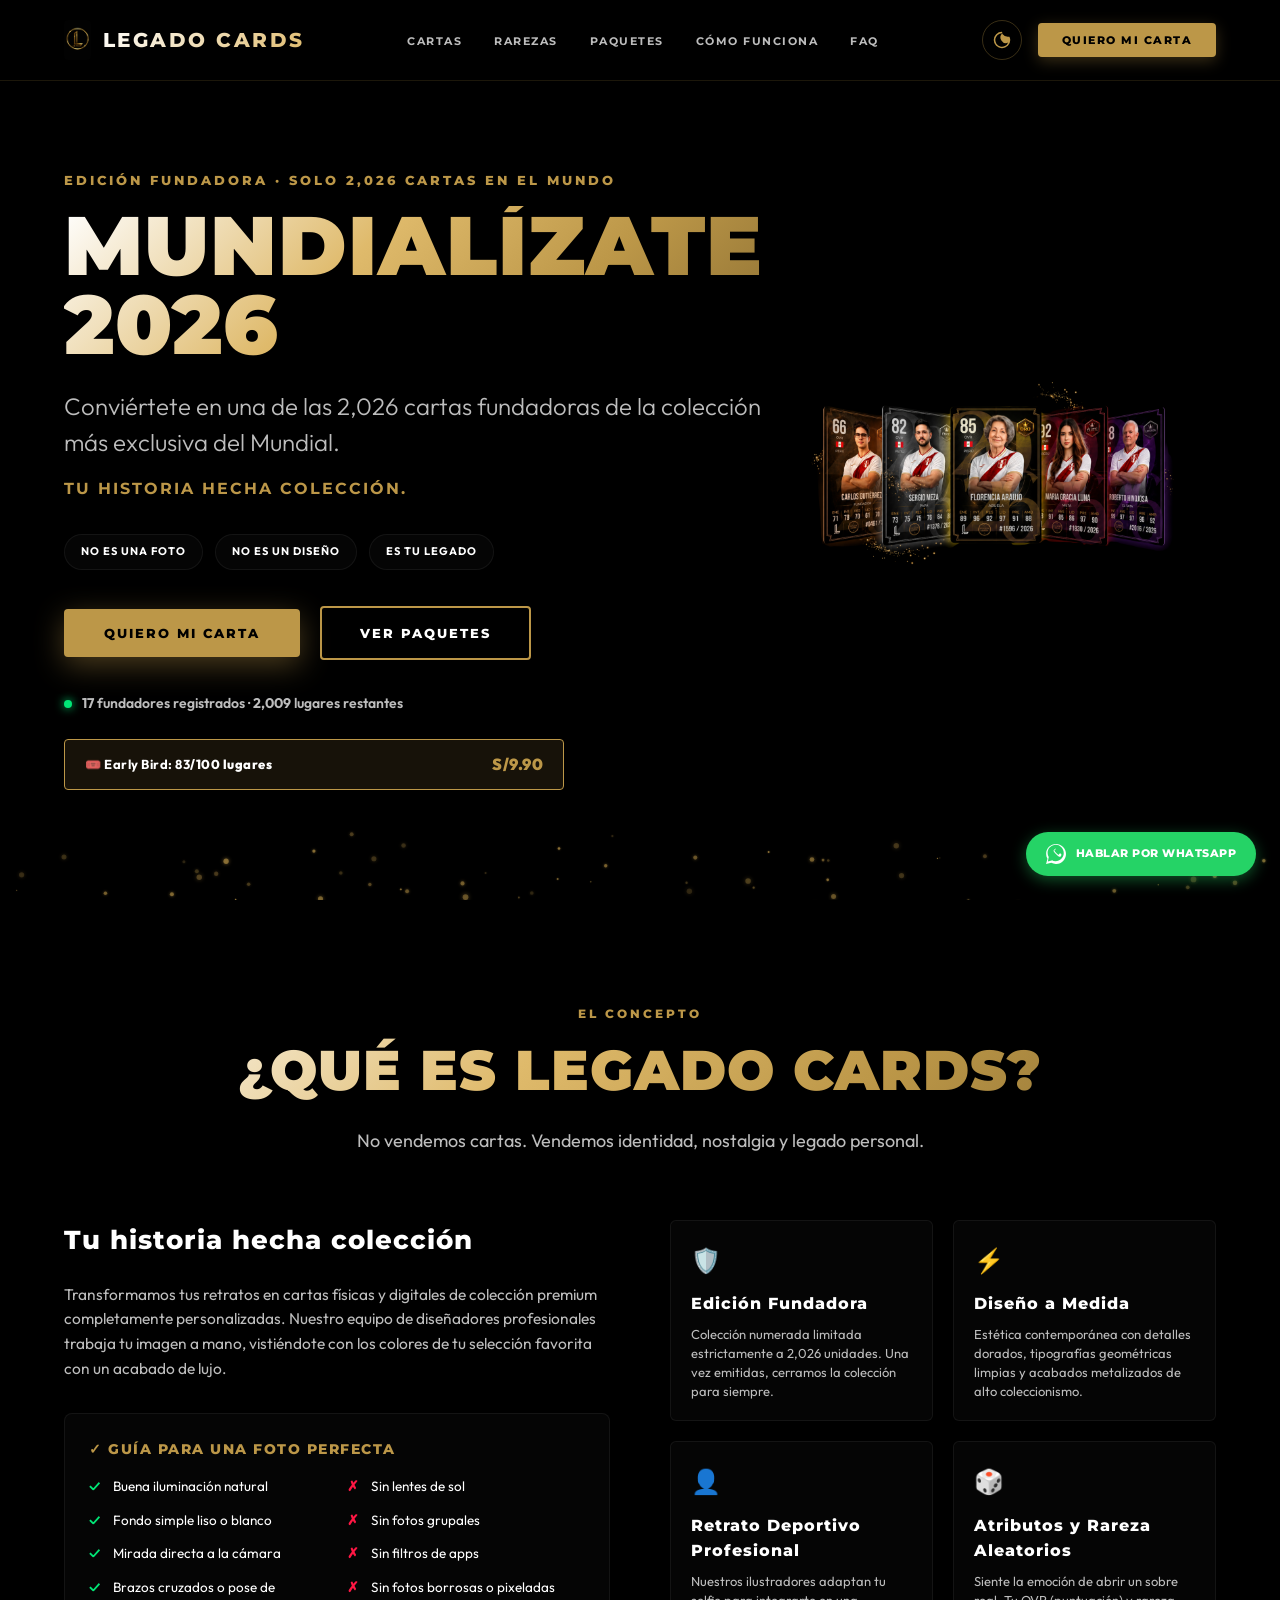
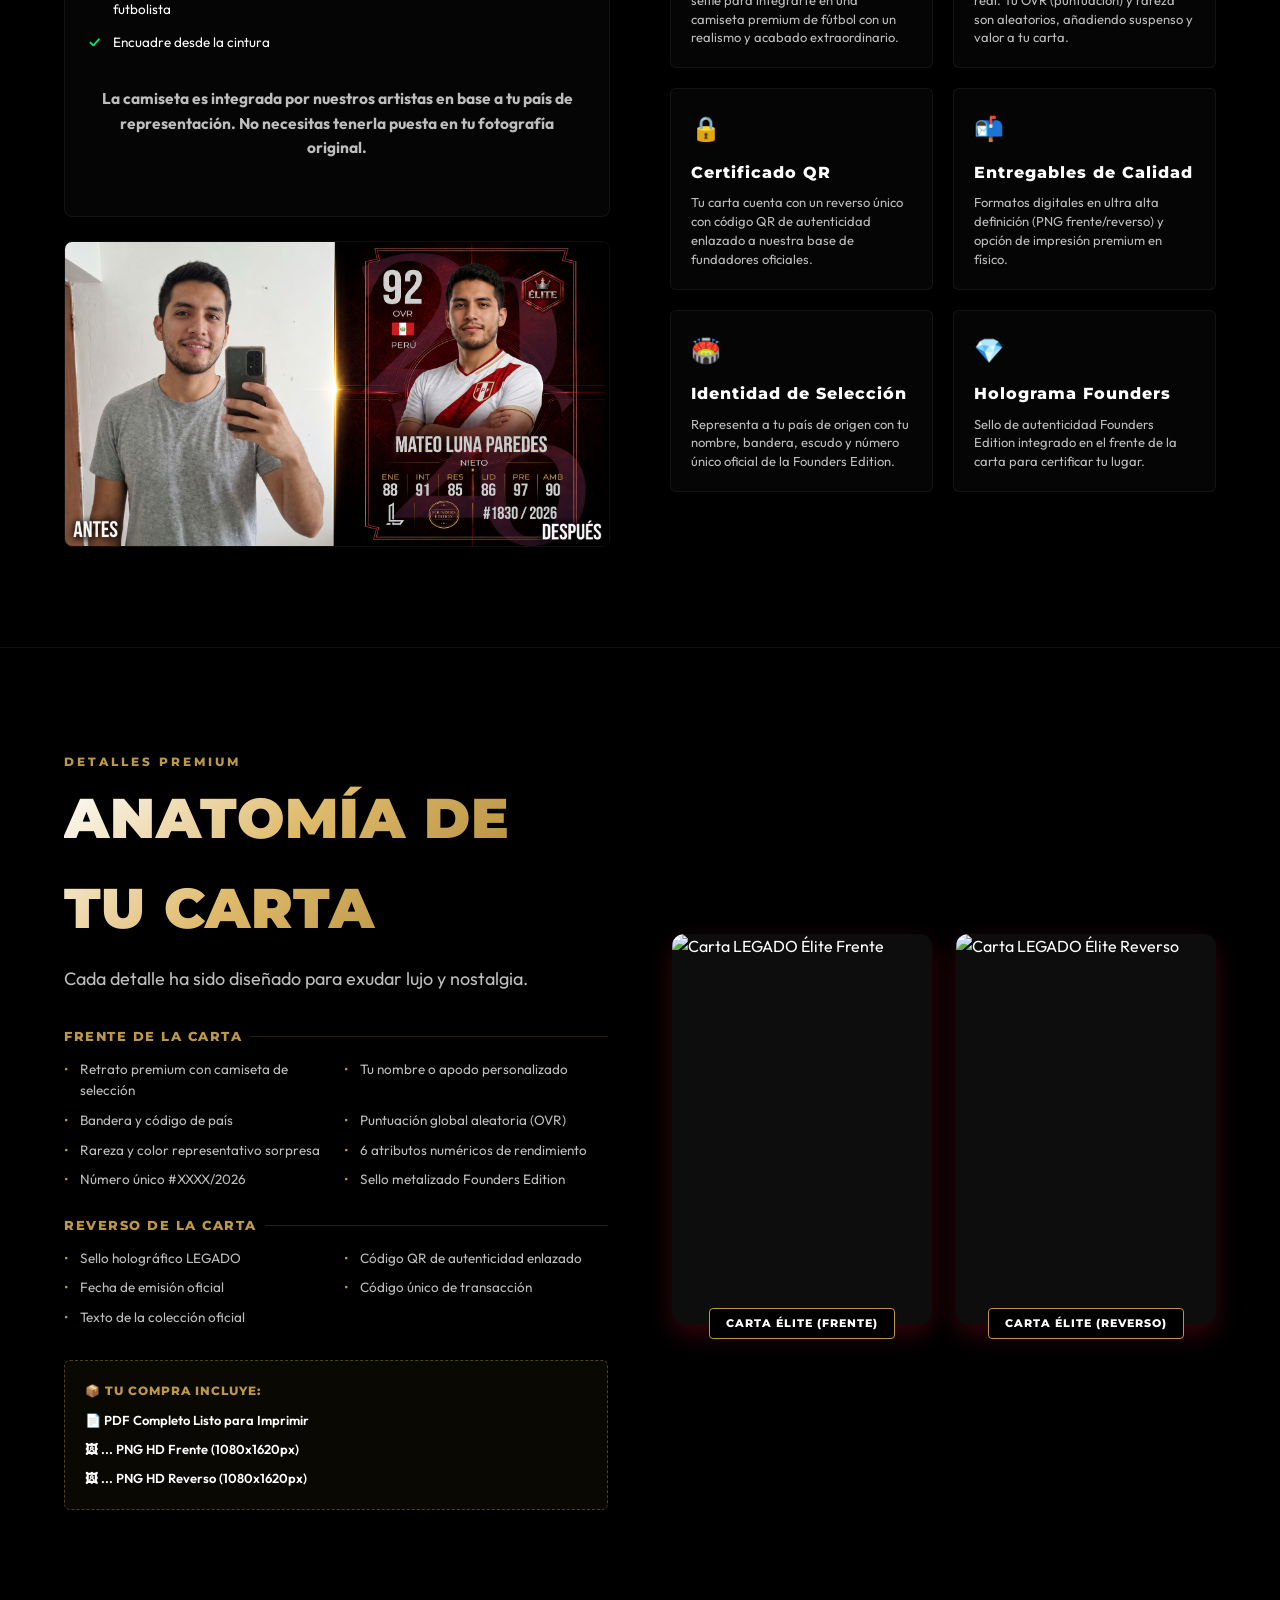
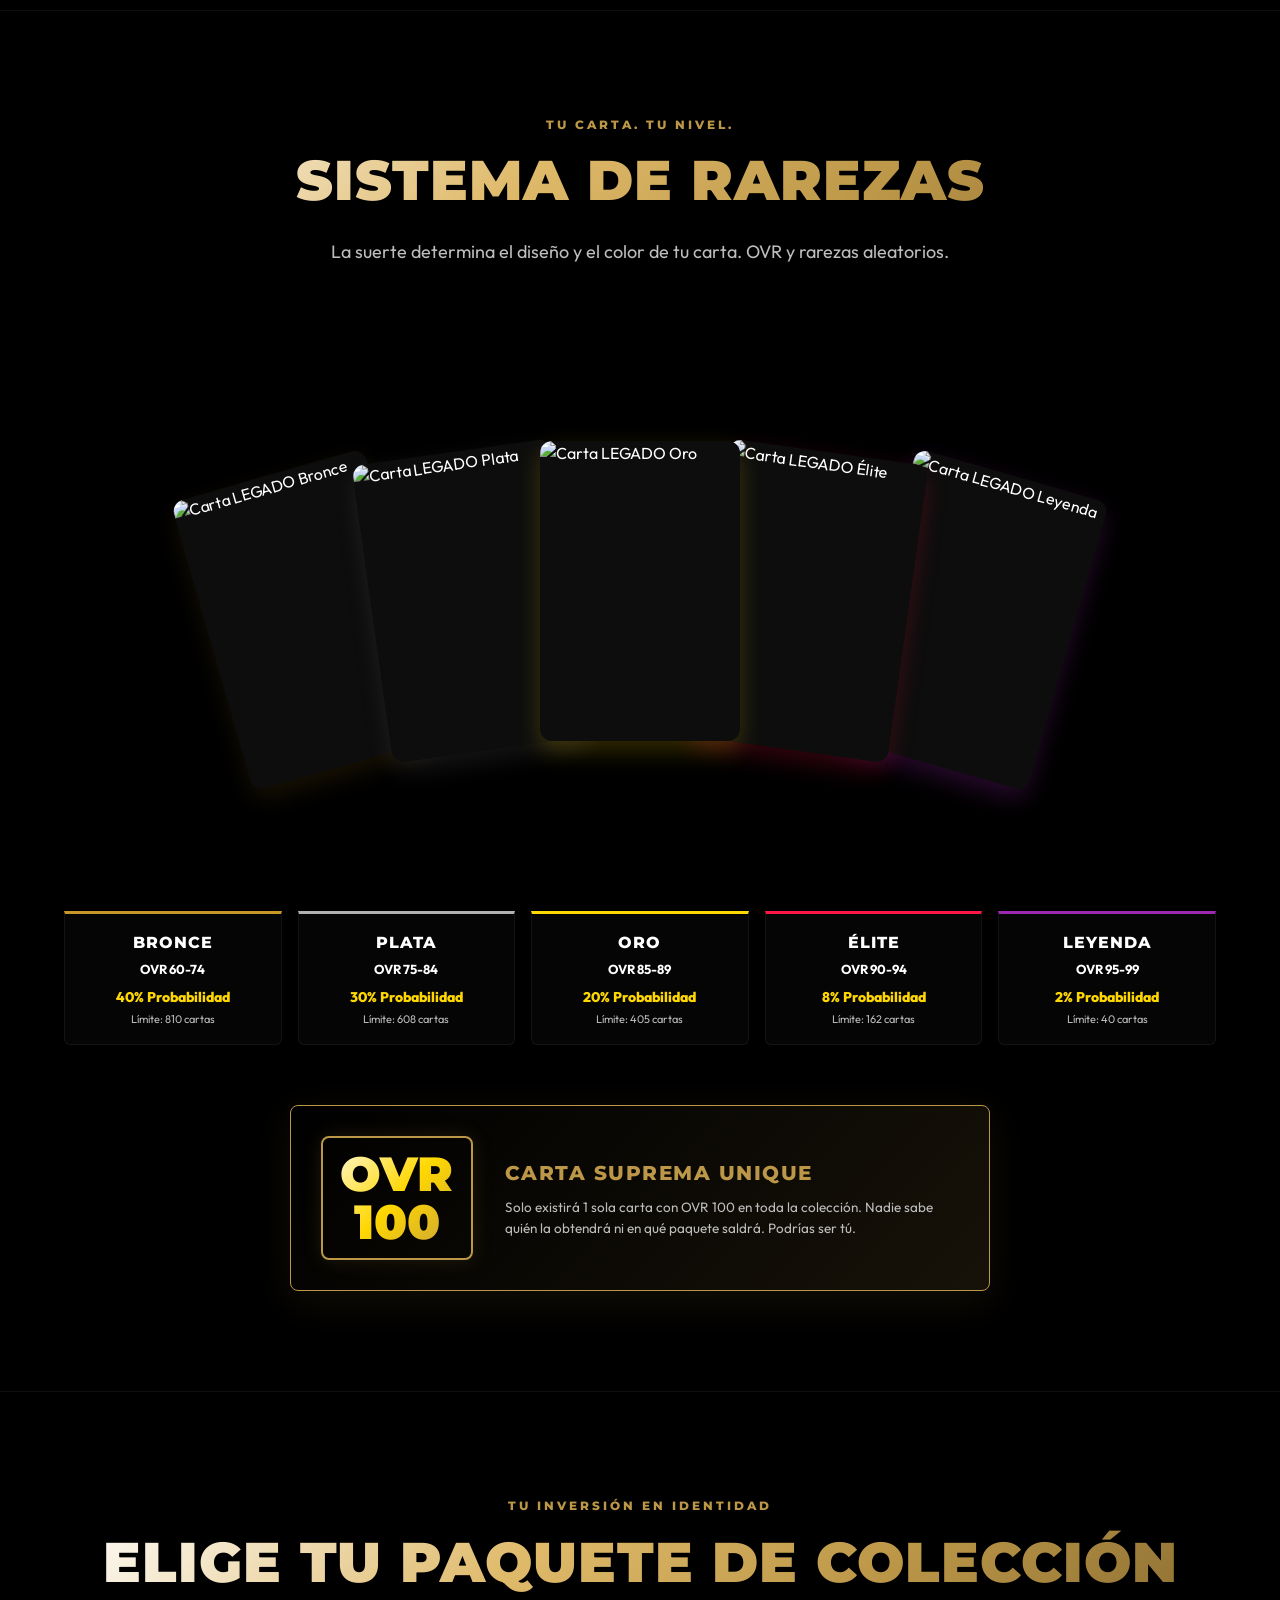
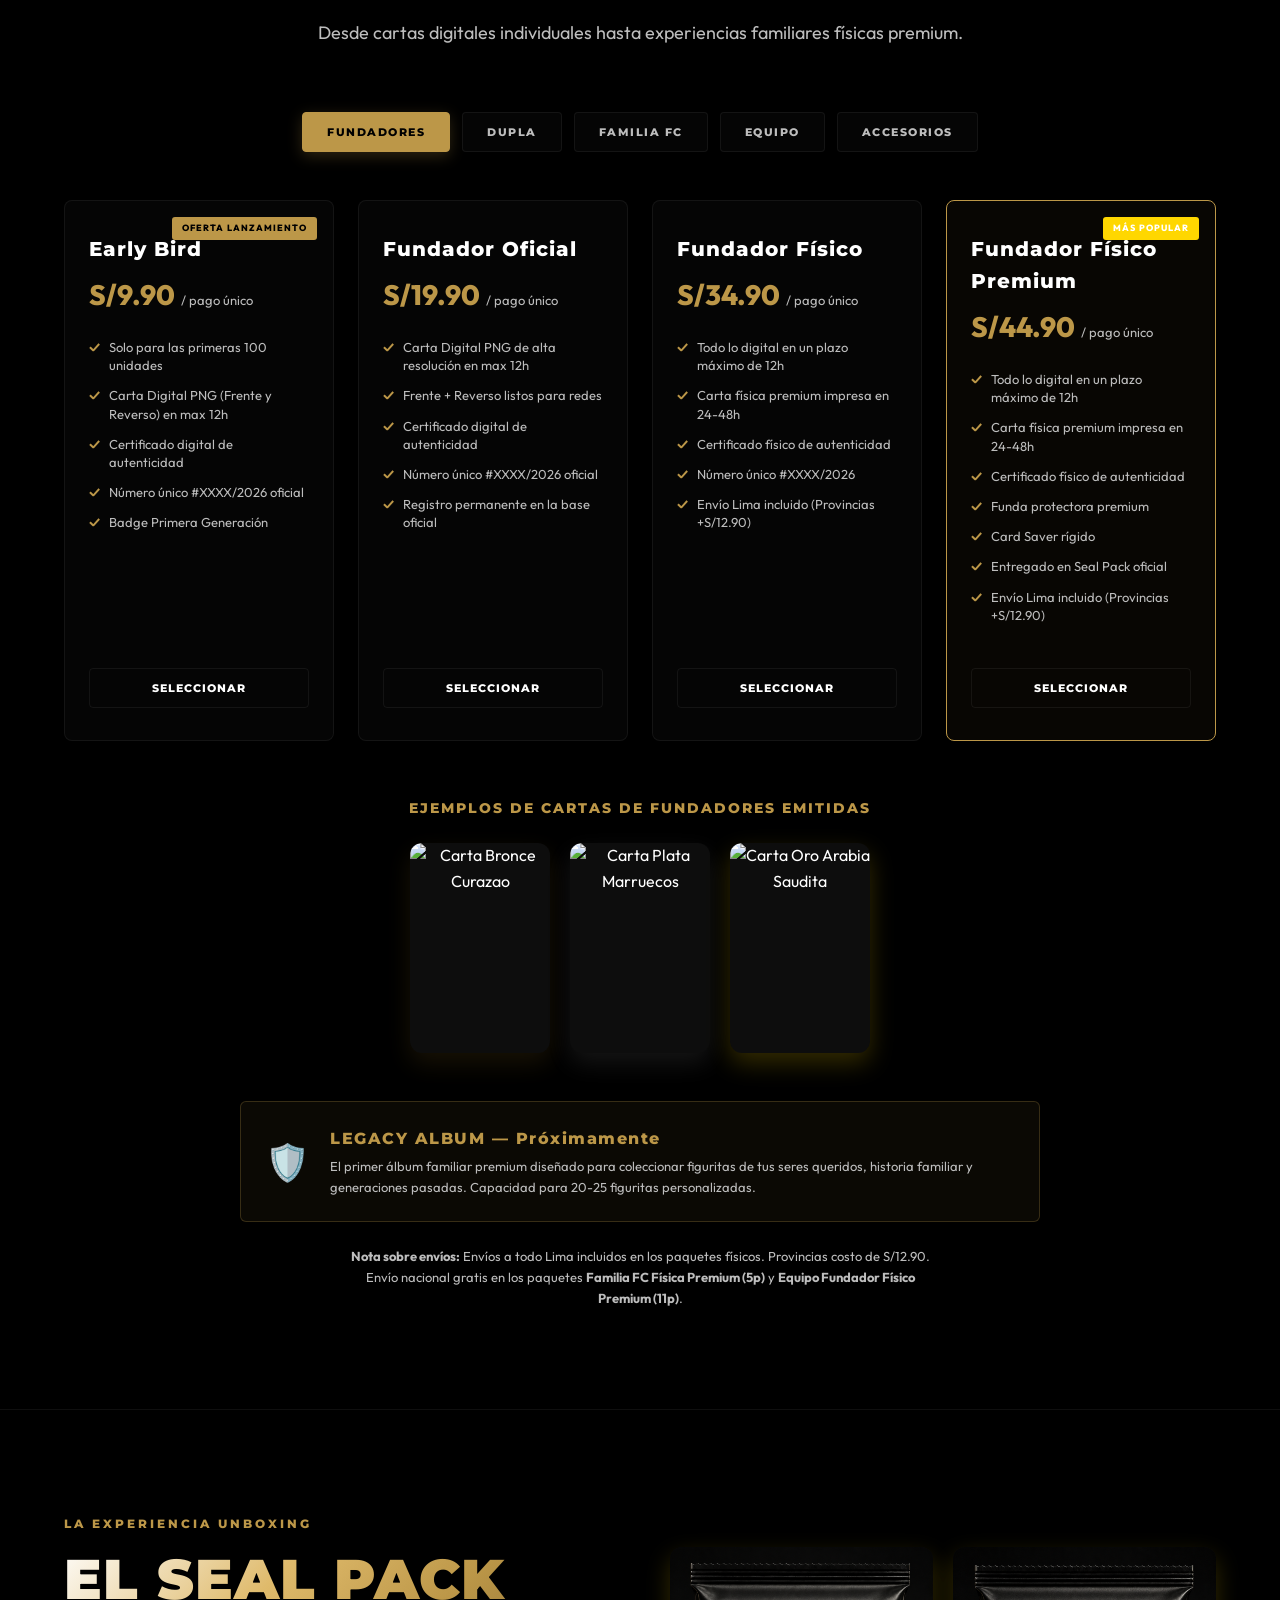
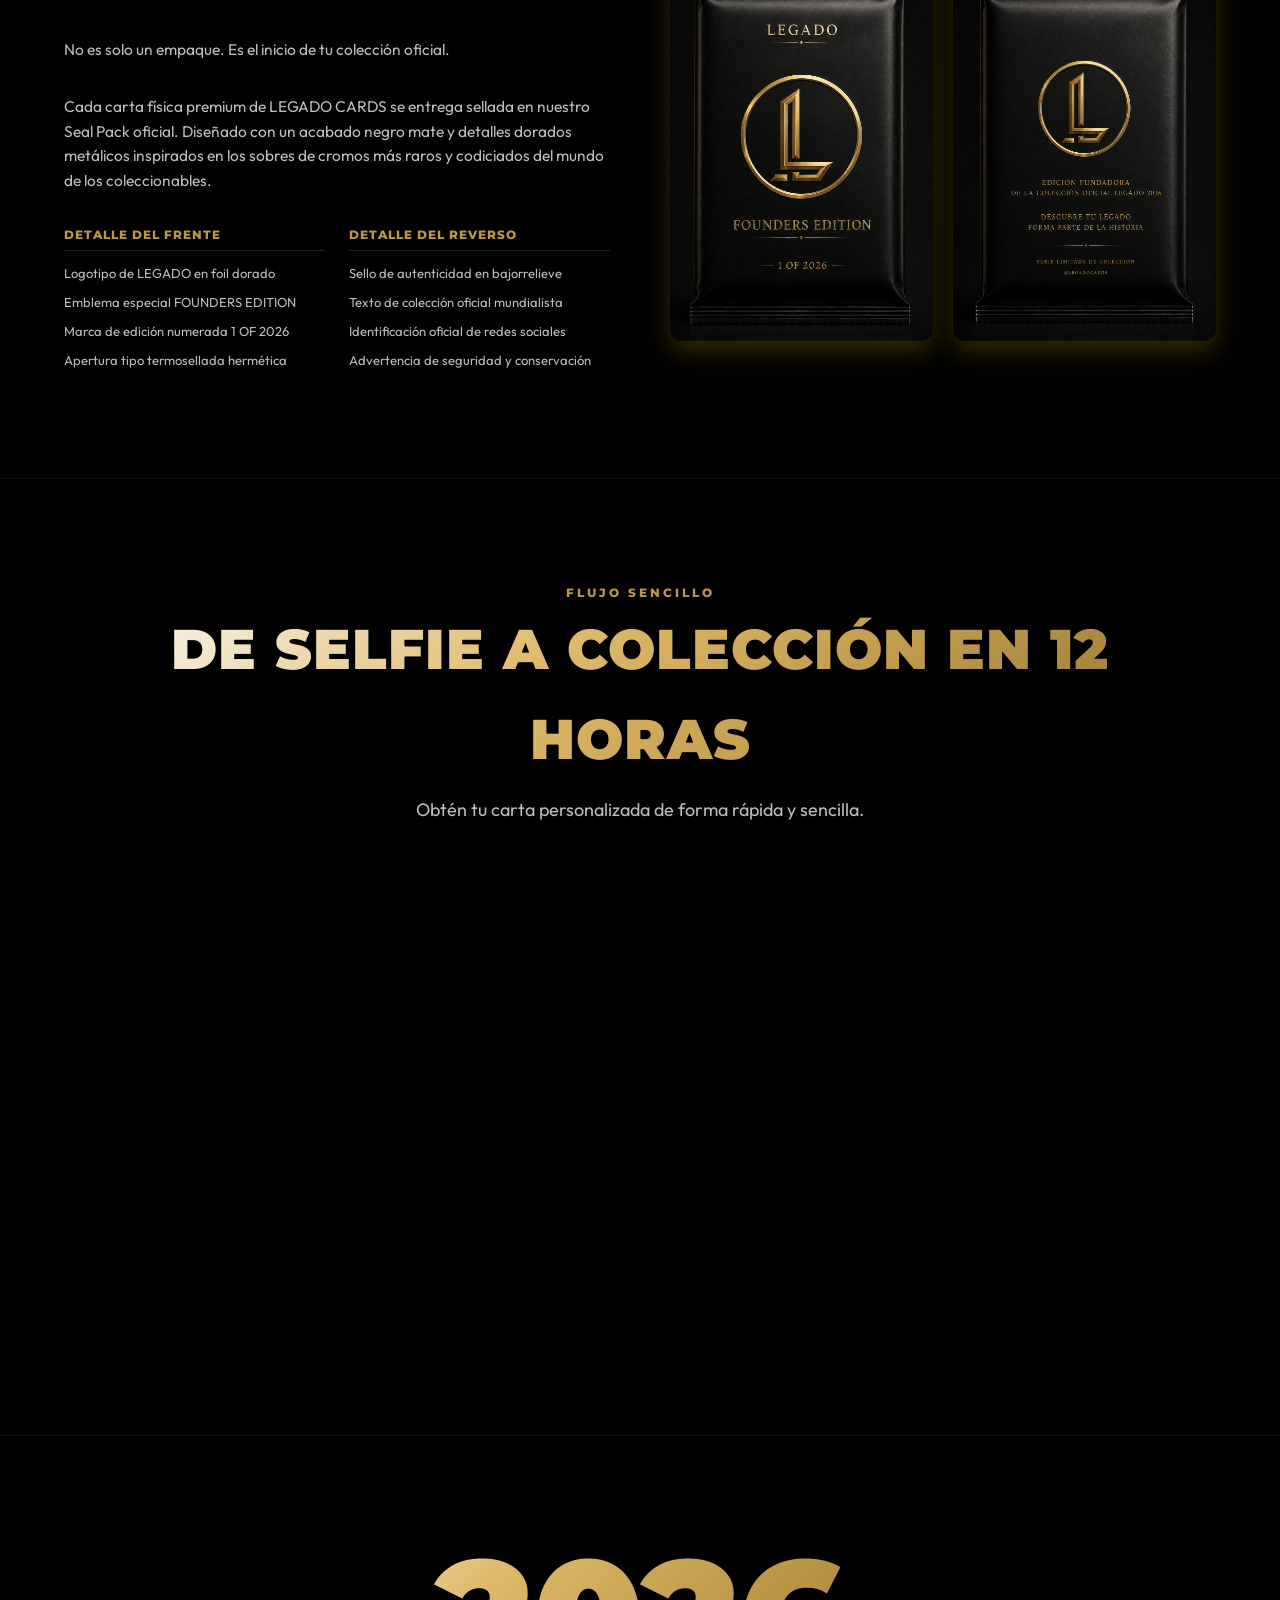
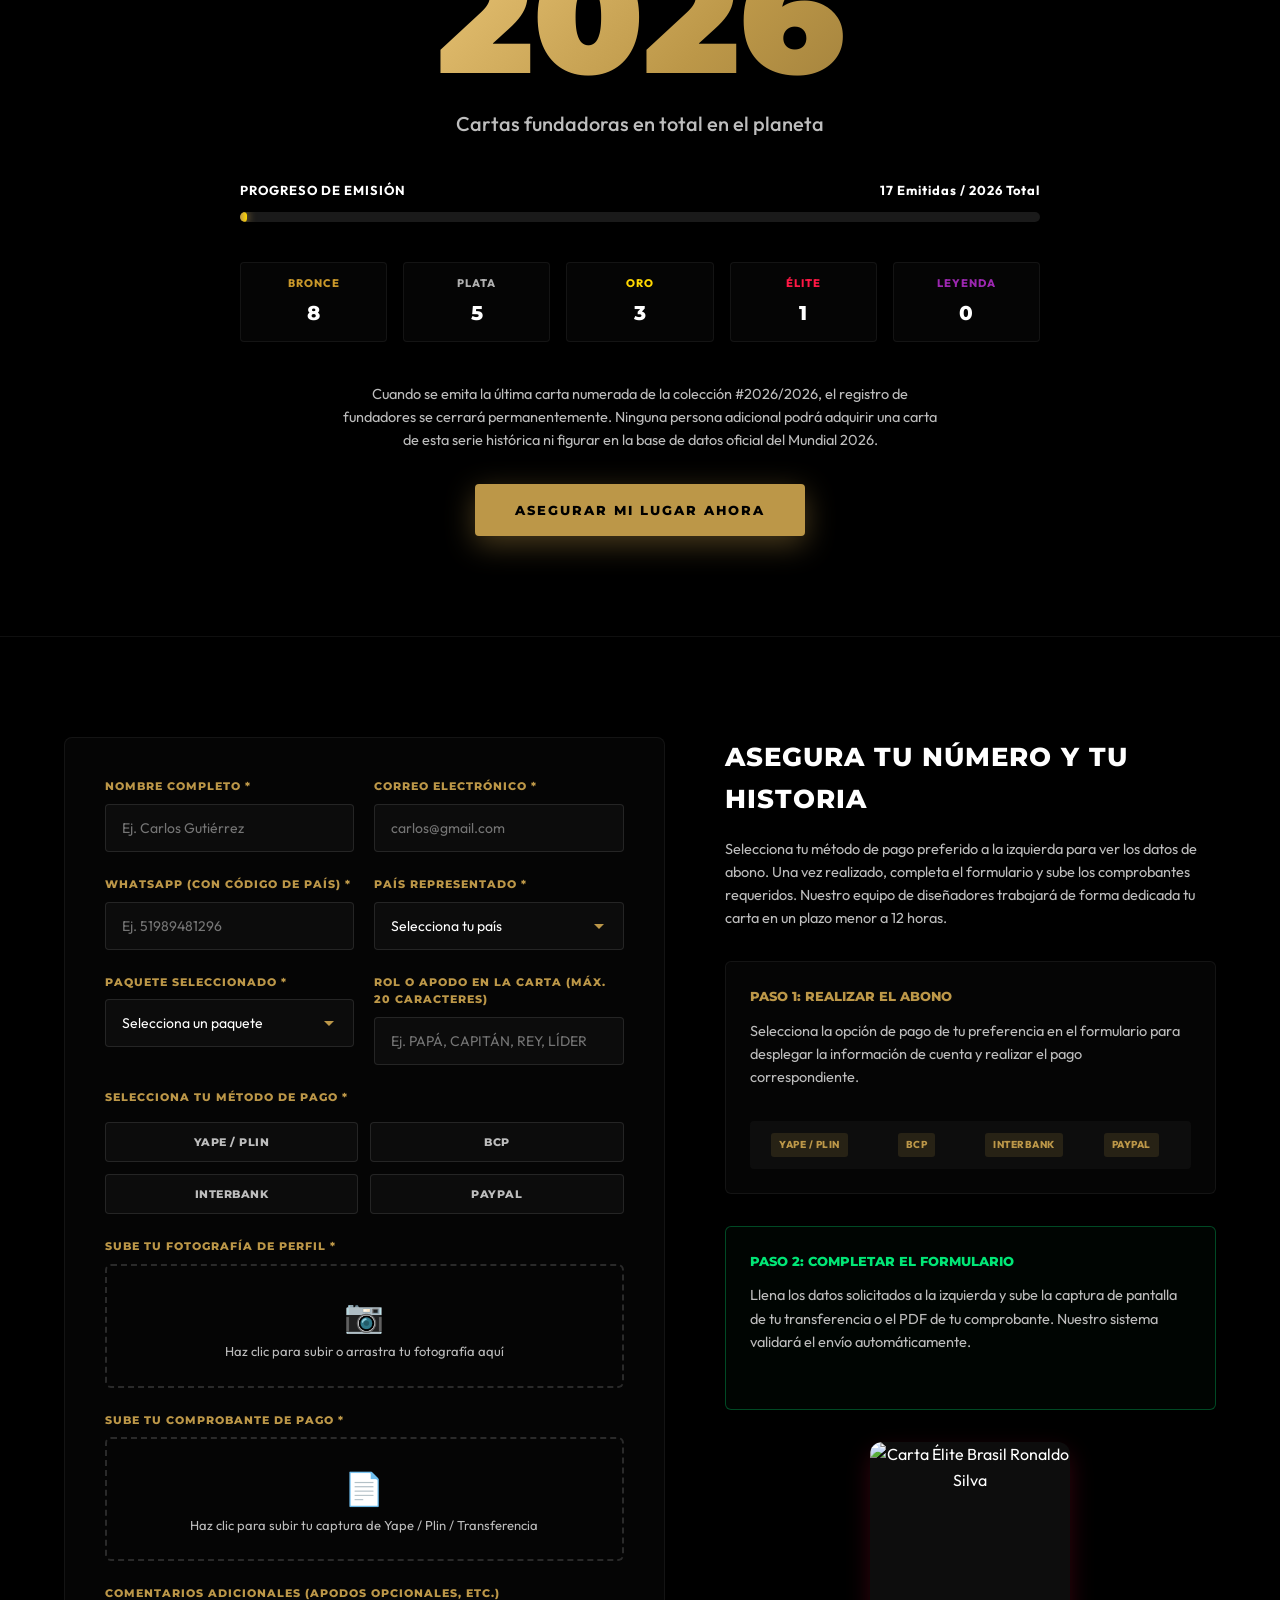
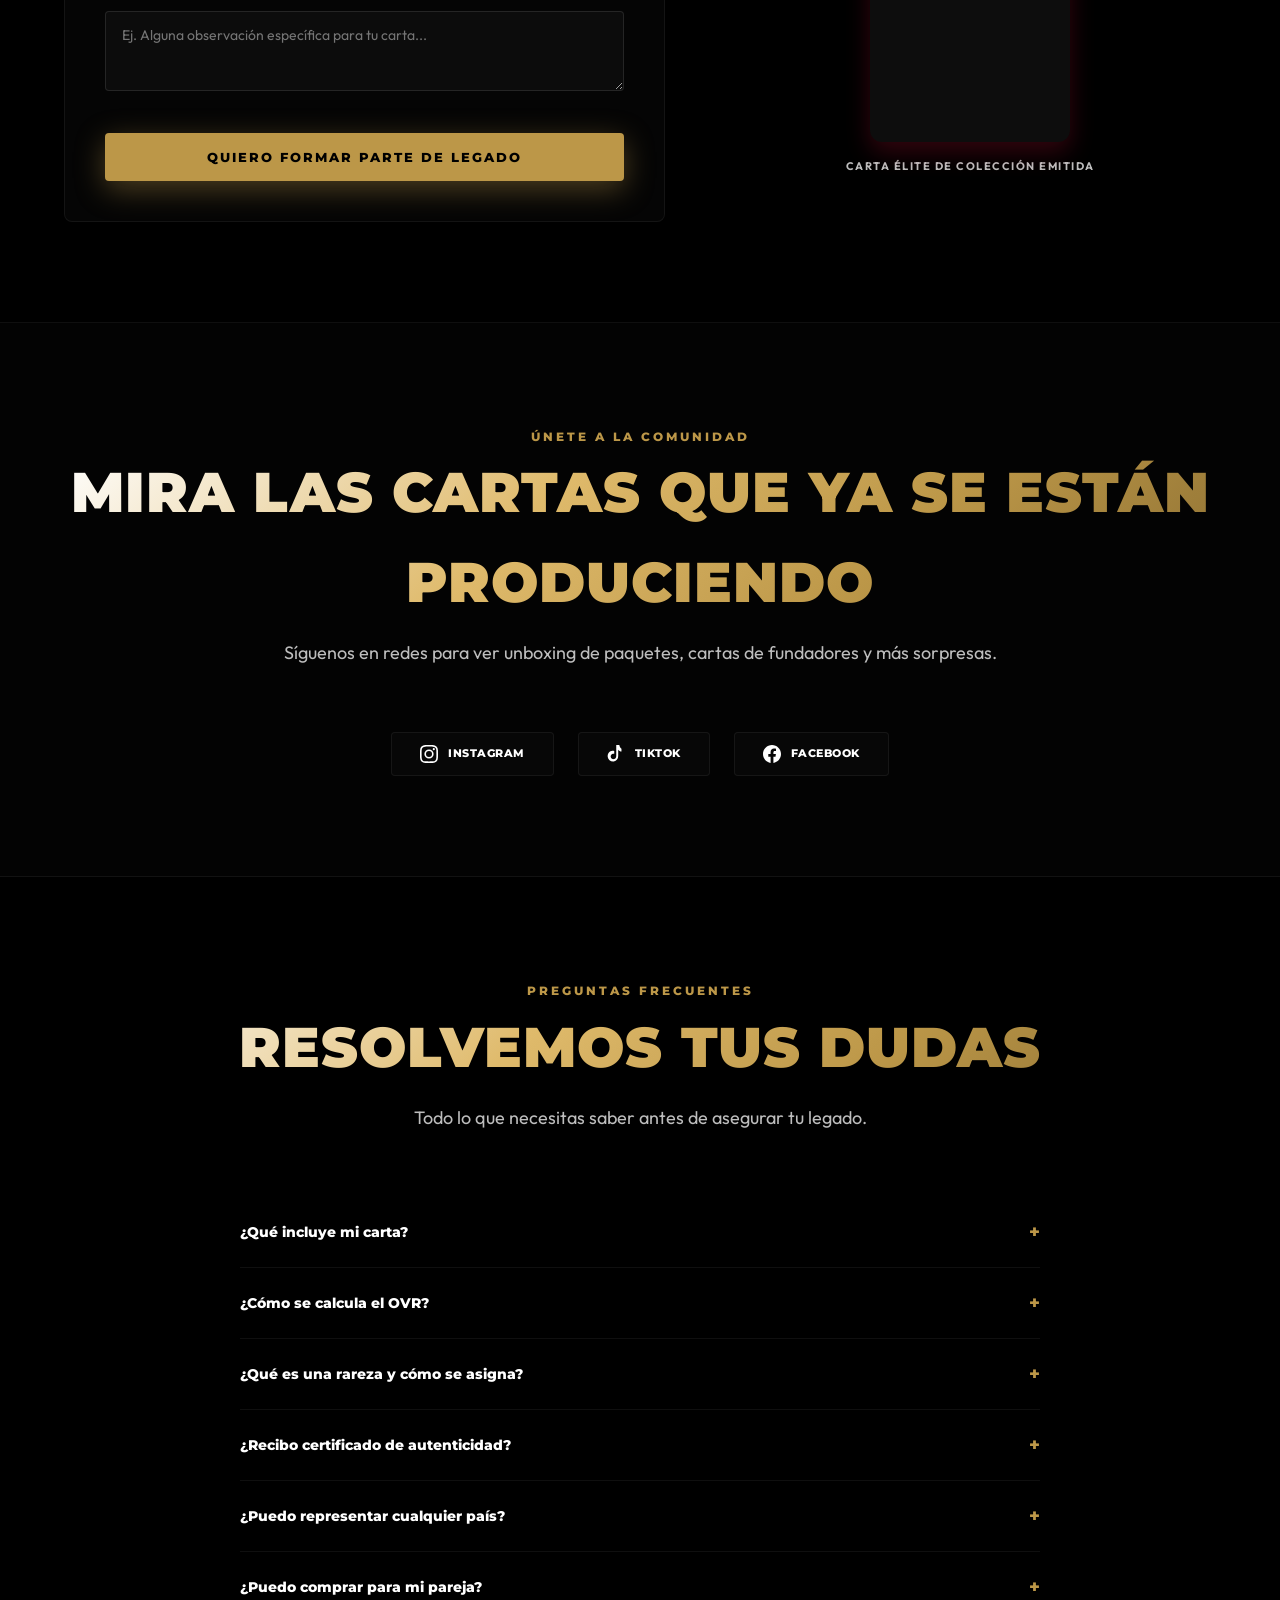
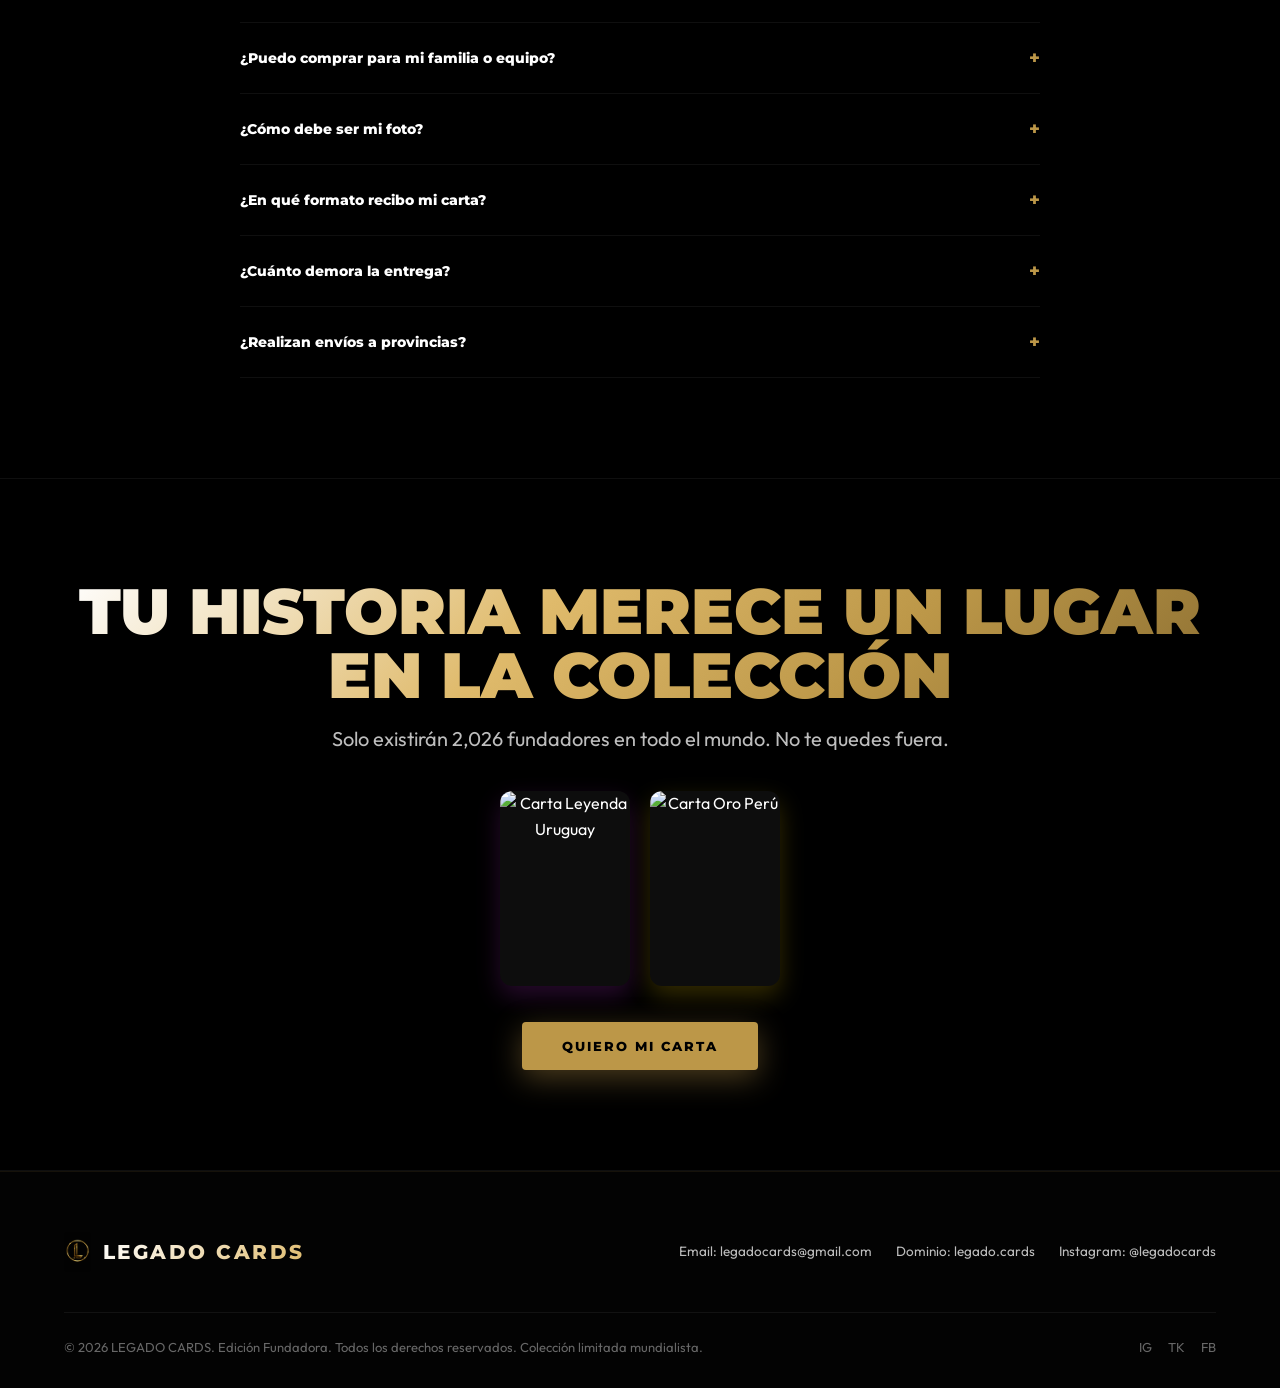
==== index.html @ 83a38742 "Initial commit: Landing page premium LEGADO CARDS" ====
<!DOCTYPE html>
<html lang="es">
<head>
  <meta charset="UTF-8">
  <meta name="viewport" content="width=device-width, initial-scale=1.0">
  
  <!-- SEO & Optimization -->
  <title>LEGADO CARDS | Tu Historia Hecha Colección - Mundial 2026</title>
  <meta name="description" content="Transformamos a personas reales en cartas coleccionables premium personalizadas para el Mundial 2026. Edición Limitada Fundadora.">
  <meta name="keywords" content="legado cards, cartas personalizadas, cartas coleccionables, mundial 2026, coleccionables premium, regalo futbol, custom cards">
  
  <!-- Facebook Open Graph Meta Tags -->
  <meta property="og:title" content="LEGADO CARDS | Tu Historia Hecha Colección - Mundial 2026">
  <meta property="og:description" content="Conviértete en una de las 2,026 cartas fundadoras de la colección más exclusiva del Mundial 2026. Diseñada a mano por expertos.">
  <meta property="og:image" content="CONTENT/hero_cards_international_results_lineup.png">
  <meta property="og:url" content="https://legado.cards">
  <meta property="og:type" content="website">

  <!-- Google Fonts - Montserrat (Geometric Bold Titles) & Outfit (Geometric Contemporary Body) -->
  <link href="https://fonts.googleapis.com/css2?family=Montserrat:wght@500;600;700;800;900&family=Outfit:wght@300;400;500;600;700;800&display=swap" rel="stylesheet">

  <!-- Stylesheet -->
  <link rel="stylesheet" href="styles.css">
</head>
<body>

  <!-- ==========================================
       1. NAV FIJA (GLASSMORPHISM)
       ========================================== -->
  <header class="navbar" id="navbar">
    <div class="container nav-container">
      <a href="#" class="logo-area" id="navLogo">
        <img src="CONTENT/logo_icon_gold_on_black.png" alt="LEGADO Logo" class="logo-img">
        <span class="logo-text">LEGADO CARDS</span>
      </a>
      
      <button class="menu-toggle" id="menuToggle" aria-label="Abrir menú">
        <span></span>
        <span></span>
        <span></span>
      </button>

      <nav class="nav-links" id="navLinks">
        <li><a href="#que-es">Cartas</a></li>
        <li><a href="#rarezas">Rarezas</a></li>
        <li><a href="#paquetes">Paquetes</a></li>
        <li><a href="#como-funciona">Cómo funciona</a></li>
        <li><a href="#faq">FAQ</a></li>
      </nav>

      <div class="nav-actions">
        <!-- Theme Toggle Button -->
        <button class="theme-toggle-btn" id="themeToggle" aria-label="Cambiar tema">
          <!-- Moon Icon (shows in dark mode, click for light) -->
          <svg class="moon-icon" viewBox="0 0 24 24">
            <path d="M12 3c.132 0 .263 0 .393.007a7.5 7.5 0 0 0 7.92 12.446A9 9 0 1 1 12 3zm0-2a11 11 0 1 0 11 11 9.98 9.98 0 0 0-1.07-4.47A9.5 9.5 0 0 1 12.52 4.07 10.93 10.93 0 0 0 12 1z"/>
          </svg>
          <!-- Sun Icon (shows in light mode, click for dark) -->
          <svg class="sun-icon" viewBox="0 0 24 24">
            <path d="M12 7a5 5 0 1 0 0 10 5 5 0 0 0 0-10zm0-5a1 1 0 0 1 1 1v2a1 1 0 0 1-2 0V3a1 1 0 0 1 1-1zm0 16a1 1 0 0 1 1 1v2a1 1 0 0 1-2 0v-2a1 1 0 0 1 1-1zM5.636 4.222a1 1 0 0 1 0 1.414L4.222 7.05a1 1 0 1 1-1.414-1.414l1.414-1.414a1 1 0 0 1 1.414 0zm14.142 14.142a1 1 0 0 1 0 1.414l-1.414 1.414a1 1 0 1 1-1.414-1.414l1.414-1.414a1 1 0 0 1 1.414 0zM2 12a1 1 0 0 1 1-1h2a1 1 0 0 1 0 2H3a1 1 0 0 1-1-1zm16 0a1 1 0 0 1 1-1h2a1 1 0 0 1 0 2h-2a1 1 0 0 1-1-1zM6.343 17.657a1 1 0 0 1 1.414 0l1.414 1.414a1 1 0 1 1-1.414 1.414l-1.414-1.414a1 1 0 0 1 0-1.414zm14.142-14.142a1 1 0 0 1 1.414 0l1.414 1.414a1 1 0 1 1-1.414 1.414l-1.414-1.414a1 1 0 0 1 0-1.414z"/>
          </svg>
        </button>
        <button class="cta-nav" onclick="seleccionarPaquete('')">QUIERO MI CARTA</button>
      </div>
    </div>
  </header>

  <main>
    <!-- ==========================================
         2. HERO SECTION
         ========================================== -->
    <section class="hero" id="hero">
      <canvas id="particles-canvas"></canvas>
      <div class="container hero-grid">
        <div class="hero-content reveal">
          <span class="hero-eyebrow">Edición Fundadora · Solo 2,026 cartas en el mundo</span>
          <h1 class="hero-title text-gold-gradient">MUNDIALÍZATE 2026</h1>
          <p class="hero-subtitle">Conviértete en una de las 2,026 cartas fundadoras de la colección más exclusiva del Mundial.</p>
          <p class="hero-tagline">Tu historia hecha colección.</p>
          
          <div class="hero-pills">
            <span class="pill">No es una foto</span>
            <span class="pill">No es un diseño</span>
            <span class="pill">Es tu legado</span>
          </div>

          <div class="hero-actions">
            <button class="btn-gold pulse" onclick="seleccionarPaquete('')">QUIERO MI CARTA</button>
            <a href="#paquetes" class="btn-outline">VER PAQUETES</a>
          </div>

          <div class="hero-counter">
            <span class="counter-dot"></span>
            <span><strong id="registeredCount">17</strong> fundadores registrados · <strong id="remainingCount">2,009</strong> lugares restantes</span>
          </div>

          <div class="early-bird-banner" style="margin-top: 24px;">
            <span>🎟️ <strong>Early Bird:</strong> <strong id="ebRemaining">83</strong>/100 lugares</span>
            <span class="early-bird-price">S/9.90</span>
          </div>
        </div>

        <div class="hero-visual reveal">
          <!-- Image with transparent background to integrate with page flow naturally -->
          <img src="CONTENT/hero_cards_international_results_lineup.png" alt="LEGADO Cards Colección Familiar Mundial 2026">
        </div>
      </div>
    </section>

    <!-- ==========================================
         3. QUÉ ES LEGADO
         ========================================== -->
    <section class="section-padding bg-texture-dark" id="que-es">
      <div class="container">
        <div class="section-header reveal">
          <span class="section-eyebrow">El Concepto</span>
          <h2 class="section-title text-gold-gradient">¿QUÉ ES LEGADO CARDS?</h2>
          <p class="section-subtitle">No vendemos cartas. Vendemos identidad, nostalgia y legado personal.</p>
        </div>

        <div class="que-es-grid">
          <div class="que-es-content reveal">
            <h3>Tu historia hecha colección</h3>
            <p>Transformamos tus retratos en cartas físicas y digitales de colección premium completamente personalizadas. Nuestro equipo de diseñadores profesionales trabaja tu imagen a mano, vistiéndote con los colores de tu selección favorita con un acabado de lujo.</p>
            
            <div class="guia-foto-card">
              <h4>✓ Guía para una foto perfecta</h4>
              <div class="guia-lists">
                <ul class="guia-list dos">
                  <li>Buena iluminación natural</li>
                  <li>Fondo simple liso o blanco</li>
                  <li>Mirada directa a la cámara</li>
                  <li>Brazos cruzados o pose de futbolista</li>
                  <li>Encuadre desde la cintura</li>
                </ul>
                <ul class="guia-list donts">
                  <li>Sin lentes de sol</li>
                  <li>Sin fotos grupales</li>
                  <li>Sin filtros de apps</li>
                  <li>Sin fotos borrosas o pixeladas</li>
                </ul>
              </div>
              <p class="guia-note">La camiseta es integrada por nuestros artistas en base a tu país de representación. No necesitas tenerla puesta en tu fotografía original.</p>
            </div>

            <!-- New before & after comparison showing full-height card clearly -->
            <div class="photo-comparison-container">
              <img src="CONTENT/befor_after_new.png" alt="Comparativa de foto original a carta LEGADO terminada con dimensiones correctas">
            </div>
          </div>

          <div class="features-grid reveal">
            <!-- Feature 1 -->
            <div class="feature-box">
              <div class="feature-icon">🛡️</div>
              <h4>Edición Fundadora</h4>
              <p>Colección numerada limitada estrictamente a 2,026 unidades. Una vez emitidas, cerramos la colección para siempre.</p>
            </div>
            <!-- Feature 2 -->
            <div class="feature-box">
              <div class="feature-icon">⚡</div>
              <h4>Diseño a Medida</h4>
              <p>Estética contemporánea con detalles dorados, tipografías geométricas limpias y acabados metalizados de alto coleccionismo.</p>
            </div>
            <!-- Feature 3 -->
            <div class="feature-box">
              <div class="feature-icon">👤</div>
              <h4>Retrato Deportivo Profesional</h4>
              <p>Nuestros ilustradores adaptan tu selfie para integrarte en una camiseta premium de fútbol con un realismo y acabado extraordinario.</p>
            </div>
            <!-- Feature 4 -->
            <div class="feature-box">
              <div class="feature-icon">🎲</div>
              <h4>Atributos y Rareza Aleatorios</h4>
              <p>Siente la emoción de abrir un sobre real. Tu OVR (puntuación) y rareza son aleatorios, añadiendo suspenso y valor a tu carta.</p>
            </div>
            <!-- Feature 5 -->
            <div class="feature-box">
              <div class="feature-icon">🔒</div>
              <h4>Certificado QR</h4>
              <p>Tu carta cuenta con un reverso único con código QR de autenticidad enlazado a nuestra base de fundadores oficiales.</p>
            </div>
            <!-- Feature 6 -->
            <div class="feature-box">
              <div class="feature-icon">📬</div>
              <h4>Entregables de Calidad</h4>
              <p>Formatos digitales en ultra alta definición (PNG frente/reverso) y opción de impresión premium en físico.</p>
            </div>
            <!-- Feature 7 -->
            <div class="feature-box">
              <div class="feature-icon">🏟️</div>
              <h4>Identidad de Selección</h4>
              <p>Representa a tu país de origen con tu nombre, bandera, escudo y número único oficial de la Founders Edition.</p>
            </div>
            <!-- Feature 8 -->
            <div class="feature-box">
              <div class="feature-icon">💎</div>
              <h4>Holograma Founders</h4>
              <p>Sello de autenticidad Founders Edition integrado en el frente de la carta para certificar tu lugar.</p>
            </div>
          </div>
        </div>
      </div>
    </section>

    <!-- ==========================================
         4. QUÉ INCLUYE TU CARTA (ANATOMÍA FRENTE Y REVERSO)
         ========================================== -->
    <section class="section-padding" id="que-incluye">
      <div class="container incluye-grid">
        <div class="incluye-text reveal">
          <span class="section-eyebrow">Detalles Premium</span>
          <h2 class="section-title text-gold-gradient">ANATOMÍA DE TU CARTA</h2>
          <p class="section-subtitle">Cada detalle ha sido diseñado para exudar lujo y nostalgia.</p>
          
          <div class="anatomia-details" style="margin-top: 32px;">
            <div class="anatomia-col">
              <h4>Frente de la Carta</h4>
              <ul>
                <li>Retrato premium con camiseta de selección</li>
                <li>Tu nombre o apodo personalizado</li>
                <li>Bandera y código de país</li>
                <li>Puntuación global aleatoria (OVR)</li>
                <li>Rareza y color representativo sorpresa</li>
                <li>6 atributos numéricos de rendimiento</li>
                <li>Número único #XXXX/2026</li>
                <li>Sello metalizado Founders Edition</li>
              </ul>
            </div>

            <div class="anatomia-col">
              <h4>Reverso de la Carta</h4>
              <ul>
                <li>Sello holográfico LEGADO</li>
                <li>Código QR de autenticidad enlazado</li>
                <li>Fecha de emisión oficial</li>
                <li>Código único de transacción</li>
                <li>Texto de la colección oficial</li>
              </ul>
            </div>
          </div>

          <div class="entregables-box">
            <h4>📦 Tu compra incluye:</h4>
            <div class="entregables-items">
              <div class="entregable-item">📄 PDF Completo Listo para Imprimir</div>
              <div class="entregable-item">🖼 ... PNG HD Frente (1080x1620px)</div>
              <div class="entregable-item">🖼 ... PNG HD Reverso (1080x1620px)</div>
            </div>
          </div>
        </div>

        <div class="incluye-visual reveal">
          <!-- Card Frente with 3D Holographic effect -->
          <div class="card-wrapper">
            <div class="card-3d-container" data-rarity="elite">
              <div class="card-3d">
                <img src="CONTENT/card_elite_maria_gracia_luna_front.png" alt="Carta LEGADO Élite Frente" class="card-image-bg">
              </div>
            </div>
            <div class="card-label-overlay">CARTA ÉLITE (FRENTE)</div>
          </div>

          <!-- Card Reverso to show front and back of the exact same Elite card -->
          <div class="card-wrapper">
            <div class="card-3d-container" data-rarity="elite">
              <div class="card-3d">
                <img src="CONTENT/card_back_elite_qr_1830.png" alt="Carta LEGADO Élite Reverso" class="card-image-bg">
              </div>
            </div>
            <div class="card-label-overlay">CARTA ÉLITE (REVERSO)</div>
          </div>
        </div>
      </div>
    </section>

    <!-- ==========================================
         5. RAREZAS (CON BANDEJAS ACTUALIZADAS)
         ========================================== -->
    <section class="section-padding bg-texture-dark" id="rarezas">
      <div class="container">
        <div class="section-header reveal">
          <span class="section-eyebrow">Tu Carta. Tu Nivel.</span>
          <h2 class="section-title text-gold-gradient">SISTEMA DE RAREZAS</h2>
          <p class="section-subtitle">La suerte determina el diseño y el color de tu carta. OVR y rarezas aleatorios.</p>
        </div>

        <!-- Abanico de Cartas en Desktop con la Leyenda corregida con bandera cuadrada -->
        <div class="rarezas-fan-container reveal">
          <!-- Bronce -->
          <div class="rarity-card-wrapper">
            <div class="card-3d-container" data-rarity="bronce">
              <div class="card-3d">
                <img src="CONTENT/card_bronce_carlos_gutierrez_front.png" alt="Carta LEGADO Bronce" class="card-image-bg">
              </div>
            </div>
          </div>
          <!-- Plata -->
          <div class="rarity-card-wrapper">
            <div class="card-3d-container" data-rarity="plata">
              <div class="card-3d">
                <img src="CONTENT/card_plata_diana_quispe_front.png" alt="Carta LEGADO Plata" class="card-image-bg">
              </div>
            </div>
          </div>
          <!-- Oro -->
          <div class="rarity-card-wrapper">
            <div class="card-3d-container" data-rarity="oro">
              <div class="card-3d">
                <img src="CONTENT/card_oro_luis_quispe_front.png" alt="Carta LEGADO Oro" class="card-image-bg">
              </div>
            </div>
          </div>
          <!-- Élite -->
          <div class="rarity-card-wrapper">
            <div class="card-3d-container" data-rarity="elite">
              <div class="card-3d">
                <img src="CONTENT/card_elite_maria_gracia_quispe_front.png" alt="Carta LEGADO Élite" class="card-image-bg">
              </div>
            </div>
          </div>
          <!-- Leyenda (Corregida con la versión de la bandera peruana cuadrada) -->
          <div class="rarity-card-wrapper">
            <div class="card-3d-container" data-rarity="leyenda">
              <div class="card-3d">
                <img src="CONTENT/card_leyenda_roberto_hinojosa_peru_front_alt.png" alt="Carta LEGADO Leyenda" class="card-image-bg">
              </div>
            </div>
          </div>
        </div>

        <!-- Datos de las rarezas -->
        <div class="rarezas-details-grid reveal">
          <div class="rarity-detail-box" style="--border-color: var(--color-bronce);">
            <h4>BRONCE</h4>
            <p class="rarity-ovr">OVR 60-74</p>
            <p class="rarity-percentage">40% Probabilidad</p>
            <p class="rarity-qty">Límite: 810 cartas</p>
          </div>
          <div class="rarity-detail-box" style="--border-color: var(--color-plata);">
            <h4>PLATA</h4>
            <p class="rarity-ovr">OVR 75-84</p>
            <p class="rarity-percentage">30% Probabilidad</p>
            <p class="rarity-qty">Límite: 608 cartas</p>
          </div>
          <div class="rarity-detail-box" style="--border-color: var(--color-oro);">
            <h4>ORO</h4>
            <p class="rarity-ovr">OVR 85-89</p>
            <p class="rarity-percentage">20% Probabilidad</p>
            <p class="rarity-qty">Límite: 405 cartas</p>
          </div>
          <div class="rarity-detail-box" style="--border-color: var(--color-elite);">
            <h4>ÉLITE</h4>
            <p class="rarity-ovr">OVR 90-94</p>
            <p class="rarity-percentage">8% Probabilidad</p>
            <p class="rarity-qty">Límite: 162 cartas</p>
          </div>
          <div class="rarity-detail-box" style="--border-color: var(--color-leyenda);">
            <h4>LEYENDA</h4>
            <p class="rarity-ovr">OVR 95-99</p>
            <p class="rarity-percentage">2% Probabilidad</p>
            <p class="rarity-qty">Límite: 40 cartas</p>
          </div>
        </div>

        <div class="special-card-box reveal">
          <div class="special-ovr-badge">OVR 100</div>
          <div class="special-card-info">
            <h4>CARTA SUPREMA UNIQUE</h4>
            <p>Solo existirá 1 sola carta con OVR 100 en toda la colección. Nadie sabe quién la obtendrá ni en qué paquete saldrá. Podrías ser tú.</p>
          </div>
        </div>
      </div>
    </section>

    <!-- ==========================================
         6. PAQUETES (CON TIEMPOS DE ENTREGA CORREGIDOS Y EJEMPLOS VISUALES)
         ========================================== -->
    <section class="section-padding" id="paquetes">
      <div class="container">
        <div class="section-header reveal">
          <span class="section-eyebrow">Tu Inversión en Identidad</span>
          <h2 class="section-title text-gold-gradient">ELIGE TU PAQUETE DE COLECCIÓN</h2>
          <p class="section-subtitle">Desde cartas digitales individuales hasta experiencias familiares físicas premium.</p>
        </div>

        <!-- Navigation Tabs -->
        <div class="packages-tabs-nav reveal">
          <button class="tab-btn active" data-tab="fundadores">Fundadores</button>
          <button class="tab-btn" data-tab="dupla">Dupla</button>
          <button class="tab-btn" data-tab="familia">Familia FC</button>
          <button class="tab-btn" data-tab="equipo">Equipo</button>
          <button class="tab-btn" data-tab="accesorios">Accesorios</button>
        </div>

        <!-- Tab Panes Content -->
        <div class="tab-panes reveal">
          
          <!-- TAB 1: FUNDADORES -->
          <div class="tab-pane active" id="fundadores">
            
            <!-- Early Bird -->
            <div class="package-card">
              <span class="package-badge">Oferta Lanzamiento</span>
              <h4>Early Bird</h4>
              <div class="package-price">S/9.90<span>/ pago único</span></div>
              <ul class="package-features">
                <li>Solo para las primeras 100 unidades</li>
                <li>Carta Digital PNG (Frente y Reverso) en max 12h</li>
                <li>Certificado digital de autenticidad</li>
                <li>Número único #XXXX/2026 oficial</li>
                <li>Badge Primera Generación</li>
              </ul>
              <button class="btn-package-select" onclick="seleccionarPaquete('Early Bird (S/9.90)')">Seleccionar</button>
            </div>

            <!-- Fundador Oficial -->
            <div class="package-card">
              <h4>Fundador Oficial</h4>
              <div class="package-price">S/19.90<span>/ pago único</span></div>
              <ul class="package-features">
                <li>Carta Digital PNG de alta resolución en max 12h</li>
                <li>Frente + Reverso listos para redes</li>
                <li>Certificado digital de autenticidad</li>
                <li>Número único #XXXX/2026 oficial</li>
                <li>Registro permanente en la base oficial</li>
              </ul>
              <button class="btn-package-select" onclick="seleccionarPaquete('Fundador Oficial (S/19.90)')">Seleccionar</button>
            </div>

            <!-- Fundador Físico -->
            <div class="package-card">
              <h4>Fundador Físico</h4>
              <div class="package-price">S/34.90<span>/ pago único</span></div>
              <ul class="package-features">
                <li>Todo lo digital en un plazo máximo de 12h</li>
                <li>Carta física premium impresa en 24-48h</li>
                <li>Certificado físico de autenticidad</li>
                <li>Número único #XXXX/2026</li>
                <li>Envío Lima incluido (Provincias +S/12.90)</li>
              </ul>
              <button class="btn-package-select" onclick="seleccionarPaquete('Fundador Físico (S/34.90)')">Seleccionar</button>
            </div>

            <!-- Fundador Físico Premium -->
            <div class="package-card" style="border-color: var(--gold-brand); background: rgba(188, 151, 72, 0.04);">
              <span class="package-badge popular">Más Popular</span>
              <h4>Fundador Físico Premium</h4>
              <div class="package-price">S/44.90<span>/ pago único</span></div>
              <ul class="package-features">
                <li>Todo lo digital en un plazo máximo de 12h</li>
                <li>Carta física premium impresa en 24-48h</li>
                <li>Certificado físico de autenticidad</li>
                <li>Funda protectora premium</li>
                <li>Card Saver rígido</li>
                <li>Entregado en Seal Pack oficial</li>
                <li>Envío Lima incluido (Provincias +S/12.90)</li>
              </ul>
              <button class="btn-package-select" onclick="seleccionarPaquete('Fundador Físico Premium (S/44.90)')">Seleccionar</button>
            </div>
            
            <!-- Showcase de cartas reales agregadas para credibilidad visual -->
            <div style="grid-column: 1 / -1; margin-top: 32px; text-align: center;">
              <h5 style="font-family: var(--font-title); font-size: 14px; font-weight: 800; letter-spacing: 2px; color: var(--gold-brand); margin-bottom: 24px; text-transform: uppercase;">Ejemplos de cartas de fundadores emitidas</h5>
              <div style="display: flex; gap: 20px; justify-content: center; flex-wrap: wrap;">
                <div style="width: 140px;">
                  <div class="card-3d-container" data-rarity="bronce">
                    <div class="card-3d">
                      <img src="CONTENT/card_bronce_shon_marchena_curacao_front.png" class="card-image-bg" alt="Carta Bronce Curazao">
                    </div>
                  </div>
                </div>
                <div style="width: 140px;">
                  <div class="card-3d-container" data-rarity="plata">
                    <div class="card-3d">
                      <img src="CONTENT/card_plata_yassine_hakimi_morocco_front.png" class="card-image-bg" alt="Carta Plata Marruecos">
                    </div>
                  </div>
                </div>
                <div style="width: 140px;">
                  <div class="card-3d-container" data-rarity="oro">
                    <div class="card-3d">
                      <img src="CONTENT/card_oro_mohammed_al_abui_saudi_front.png" class="card-image-bg" alt="Carta Oro Arabia Saudita">
                    </div>
                  </div>
                </div>
              </div>
            </div>
          </div>

          <!-- TAB 2: DUPLA -->
          <div class="tab-pane" id="dupla">
            <!-- Dupla Digital -->
            <div class="package-card">
              <h4>Dupla Digital</h4>
              <div class="package-price">S/29.90<span>/ dupla</span></div>
              <ul class="package-features">
                <li>2 cartas digitales PNG Frente/Reverso en max 12h</li>
                <li>2 certificados digitales de autenticidad</li>
                <li>Números únicos consecutivos oficiales</li>
                <li>Escudo exclusivo de Dupla</li>
                <li>Ideal para ti y tu pareja o mejor amigo</li>
              </ul>
              <button class="btn-package-select" onclick="seleccionarPaquete('Dupla Digital (S/29.90)')">Seleccionar</button>
            </div>

            <!-- Dupla Premium Física -->
            <div class="package-card">
              <h4>Dupla Premium Física</h4>
              <div class="package-price">S/59.90<span>/ dupla</span></div>
              <ul class="package-features">
                <li>Todo lo digital de ambas cartas en max 12h</li>
                <li>2 cartas físicas premium en 24-48h</li>
                <li>2 fundas protectoras + 2 Card Savers</li>
                <li>Entregado en Sobre Coleccionable Dupla</li>
                <li>Envío Lima incluido (Provincias +S/12.90)</li>
              </ul>
              <button class="btn-package-select" onclick="seleccionarPaquete('Dupla Premium Física (S/59.90)')">Seleccionar</button>
            </div>

            <div style="grid-column: 1 / -1; margin-top: 32px; display: flex; justify-content: center;">
              <img src="CONTENT/two_cards_bronce_plata_showcase.jpeg" alt="Ejemplo de Dupla LEGADO CARDS" style="max-width: 320px; border-radius: 8px; border: 1px solid var(--card-border); box-shadow: 0 4px 15px rgba(0,0,0,0.3);">
            </div>
          </div>

          <!-- TAB 3: FAMILIA FC -->
          <div class="tab-pane" id="familia">
            <!-- Familia FC Digital 4p -->
            <div class="package-card">
              <h4>Familia FC Digital (4p)</h4>
              <div class="package-price">S/49.90<span>/ 4 personas</span></div>
              <ul class="package-features">
                <li>4 cartas digitales PNG Frente/Reverso en max 12h</li>
                <li>4 certificados digitales oficiales</li>
                <li>Escudo familiar personalizado</li>
                <li>Póster digital de la alineación familiar</li>
              </ul>
              <button class="btn-package-select" onclick="seleccionarPaquete('Familia FC Digital 4p (S/49.90)')">Seleccionar</button>
            </div>

            <!-- Familia FC Digital 5p -->
            <div class="package-card">
              <h4>Familia FC Digital (5p)</h4>
              <div class="package-price">S/59.90<span>/ 5 personas</span></div>
              <ul class="package-features">
                <li>5 cartas digitales PNG Frente/Reverso en max 12h</li>
                <li>5 certificados digitales oficiales</li>
                <li>Escudo familiar personalizado</li>
                <li>Póster digital alineación</li>
                <li>Nombre de equipo personalizado</li>
              </ul>
              <button class="btn-package-select" onclick="seleccionarPaquete('Familia FC Digital 5p (S/59.90)')">Seleccionar</button>
            </div>

            <!-- Familia FC Digital 7p -->
            <div class="package-card">
              <h4>Familia FC Digital (7p)</h4>
              <div class="package-price">S/79.90<span>/ 7 personas</span></div>
              <ul class="package-features">
                <li>7 cartas digitales PNG Frente/Reverso en max 12h</li>
                <li>7 certificados digitales oficiales</li>
                <li>Escudo familiar personalizado</li>
                <li>Póster digital alineación</li>
                <li>Asignación de Capitán y Jugador Revelación</li>
              </ul>
              <button class="btn-package-select" onclick="seleccionarPaquete('Familia FC Digital 7p (S/79.90)')">Seleccionar</button>
            </div>

            <!-- Familia FC Física Premium 5p -->
            <div class="package-card" style="border-color: var(--gold-brand); background: rgba(188, 151, 72, 0.04);">
              <span class="package-badge popular">Más Popular</span>
              <h4>Familia FC Física Premium (5p)</h4>
              <div class="package-price">S/129.90<span>/ 5 personas</span></div>
              <ul class="package-features">
                <li>5 cartas físicas premium impresas en 24-48h</li>
                <li>Todo lo digital de las 5 cartas en max 12h</li>
                <li>5 fundas protectoras + 5 Card Savers rígidos</li>
                <li>Póster impreso A4 de alineación familiar</li>
                <li>Presentado en Caja Coleccionable Oficial</li>
                <li>Envío gratis a todo el Perú</li>
              </ul>
              <button class="btn-package-select" onclick="seleccionarPaquete('Familia FC Física Premium 5p (S/129.90)')">Seleccionar</button>
            </div>

            <div style="grid-column: 1 / -1; margin-top: 32px; display: flex; justify-content: center; gap: 20px; flex-wrap: wrap;">
              <img src="CONTENT/family_unboxing_founders_pack.png" alt="Familia desempaquetando LEGADO" style="max-width: 280px; border-radius: 8px; border: 1px solid var(--card-border);">
              <img src="CONTENT/hero_cards_international_family_lineup.png" alt="Alineación Familiar Internacional LEGADO CARDS" style="max-width: 280px; border-radius: 8px; border: 1px solid var(--card-border);">
            </div>
          </div>

          <!-- TAB 4: EQUIPO -->
          <div class="tab-pane" id="equipo">
            <!-- Equipo Fundador Digital 11p -->
            <div class="package-card">
              <h4>Equipo Fundador Digital</h4>
              <div class="package-price">S/149.90<span>/ 11 personas</span></div>
              <ul class="package-features">
                <li>11 cartas digitales PNG Frente/Reverso en max 12h</li>
                <li>11 certificados digitales de autenticidad</li>
                <li>Escudo de equipo personalizado</li>
                <li>Póster digital de alineación oficial</li>
                <li>Badges especiales: Capitán, MVP y Revelación</li>
                <li>Nombre y colores del equipo personalizados</li>
              </ul>
              <button class="btn-package-select" onclick="seleccionarPaquete('Equipo Fundador Digital 11p (S/149.90)')">Seleccionar</button>
            </div>

            <!-- Equipo Fundador Físico Premium 11p -->
            <div class="package-card" style="border-color: #FF1744; background: rgba(255, 23, 68, 0.02);">
              <span class="package-badge max">Máxima Experiencia</span>
              <h4>Equipo Físico Premium</h4>
              <div class="package-price">S/249.90<span>/ 11 personas</span></div>
              <ul class="package-features">
                <li>11 cartas físicas impresas premium en 24-48h</li>
                <li>Todo lo digital de las 11 cartas en max 12h</li>
                <li>11 fundas protectoras + 11 Card Savers rígidos</li>
                <li>Póster impreso gigante A3 del equipo</li>
                <li>Presentado en Caja Premium de Equipo</li>
                <li>Envío gratis a todo el Perú</li>
              </ul>
              <button class="btn-package-select" onclick="seleccionarPaquete('Equipo Fundador Físico Premium 11p (S/249.90)')">Seleccionar</button>
            </div>

            <div style="grid-column: 1 / -1; margin-top: 32px; display: flex; justify-content: center; gap: 20px;">
              <img src="CONTENT/product_flatlay_multiple_founders_packs.png" alt="Paquetes de Equipos Múltiples" style="max-width: 380px; border-radius: 8px; border: 1px solid var(--card-border); box-shadow: 0 4px 15px rgba(0,0,0,0.3);">
            </div>
          </div>

          <!-- TAB 5: ACCESORIOS -->
          <div class="tab-pane" id="accessories">
            <!-- Funda -->
            <div class="package-card">
              <h4>🛡️ Funda protectora</h4>
              <div class="package-price">S/3.90<span>/ unidad</span></div>
              <ul class="package-features">
                <li>Funda de polipropileno ultra clara</li>
                <li>Protección contra polvo, huellas y humedad</li>
                <li>Tamaño exacto para las cartas físicas</li>
              </ul>
              <button class="btn-package-select" onclick="seleccionarPaquete('Funda protectora (S/3.90)')">Seleccionar</button>
            </div>

            <!-- Card Saver -->
            <div class="package-card">
              <h4>💠 Card Saver rígido</h4>
              <div class="package-price">S/5.90<span>/ unidad</span></div>
              <ul class="package-features">
                <li>Protector semirrígido transparente de alta resistencia</li>
                <li>Evita que las cartas se doblen o rayen</li>
                <li>Ideal para exhibición y conservación a largo plazo</li>
              </ul>
              <button class="btn-package-select" onclick="seleccionarPaquete('Card Saver rígido (S/5.90)')">Seleccionar</button>
            </div>

            <!-- Combo -->
            <div class="package-card">
              <h4>🎁 Combo funda + Card Saver</h4>
              <div class="package-price">S/7.90<span>/ combo</span></div>
              <ul class="package-features">
                <li>1 Funda protectora ultra clara</li>
                <li>1 Card Saver semirrígido premium</li>
                <li>La máxima protección para tu carta</li>
              </ul>
              <button class="btn-package-select" onclick="seleccionarPaquete('Combo funda + Card Saver (S/7.90)')">Seleccionar</button>
            </div>

            <!-- Reimpresión -->
            <div class="package-card">
              <h4>🔁 Reimpresión física</h4>
              <div class="package-price">S/19.90<span>/ unidad</span></div>
              <ul class="package-features">
                <li>Copia física adicional de tu carta ya creada</li>
                <li>Ideal para regalar a tus familiares</li>
                <li>Papel fotográfico texturizado premium</li>
              </ul>
              <button class="btn-package-select" onclick="seleccionarPaquete('Reimpresión física (S/19.90)')">Seleccionar</button>
            </div>
          </div>

        </div>

        <div class="tab-footer-info reveal">
          <div class="legacy-album-box">
            <span class="album-icon">🛡️</span>
            <div>
              <h5>LEGACY ALBUM — Próximamente</h5>
              <p>El primer álbum familiar premium diseñado para coleccionar figuritas de tus seres queridos, historia familiar y generaciones pasadas. Capacidad para 20-25 figuritas personalizadas.</p>
            </div>
          </div>
          <p class="envios-nota"><strong>Nota sobre envíos:</strong> Envíos a todo Lima incluidos en los paquetes físicos. Provincias costo de S/12.90. Envío nacional gratis en los paquetes <strong>Familia FC Física Premium (5p)</strong> y <strong>Equipo Fundador Físico Premium (11p)</strong>.</p>
        </div>
      </div>
    </section>

    <!-- ==========================================
         7. PACKAGING / SEAL PACK
         ========================================== -->
    <section class="section-padding bg-texture-dark" id="seal-pack">
      <div class="container packaging-grid">
        <div class="packaging-text reveal">
          <span class="section-eyebrow">La Experiencia Unboxing</span>
          <h2 class="section-title text-gold-gradient">EL SEAL PACK</h2>
          <p class="section-subtitle">No es solo un empaque. Es el inicio de tu colección oficial.</p>
          <p>Cada carta física premium de LEGADO CARDS se entrega sellada en nuestro Seal Pack oficial. Diseñado con un acabado negro mate y detalles dorados metálicos inspirados en los sobres de cromos más raros y codiciados del mundo de los coleccionables.</p>
          
          <div class="packaging-specs">
            <div class="spec-column">
              <h4>Detalle del Frente</h4>
              <ul>
                <li>Logotipo de LEGADO en foil dorado</li>
                <li>Emblema especial FOUNDERS EDITION</li>
                <li>Marca de edición numerada 1 OF 2026</li>
                <li>Apertura tipo termosellada hermética</li>
              </ul>
            </div>
            
            <div class="spec-column">
              <h4>Detalle del Reverso</h4>
              <ul>
                <li>Sello de autenticidad en bajorrelieve</li>
                <li>Texto de colección oficial mundialista</li>
                <li>Identificación oficial de redes sociales</li>
                <li>Advertencia de seguridad y conservación</li>
              </ul>
            </div>
          </div>
        </div>

        <div class="packaging-visual reveal">
          <div class="card-3d-container" data-rarity="oro">
            <div class="card-3d">
              <img src="CONTENT/packaging_founders_edition_front_logo.png" alt="Empaque Seal Pack de LEGADO CARDS - Frente">
            </div>
          </div>
          <div class="card-3d-container" data-rarity="oro">
            <div class="card-3d">
              <img src="CONTENT/packaging_founders_edition_back_text.png" alt="Empaque Seal Pack de LEGADO CARDS - Reverso">
            </div>
          </div>
        </div>
      </div>
    </section>

    <!-- ==========================================
         8. CÓMO FUNCIONA
         ========================================== -->
    <section class="section-padding" id="como-funciona">
      <div class="container">
        <div class="section-header reveal">
          <span class="section-eyebrow">Flujo Sencillo</span>
          <h2 class="section-title text-gold-gradient">DE SELFIE A COLECCIÓN EN 12 HORAS</h2>
          <p class="section-subtitle">Obtén tu carta personalizada de forma rápida y sencilla.</p>
        </div>

        <div class="timeline reveal">
          <!-- Paso 1 -->
          <div class="timeline-step">
            <span class="step-number">01</span>
            <h4>Completa el formulario</h4>
            <p>Ingresa tus datos básicos, nombre completo y apodo que deseas que figure en tu carta.</p>
          </div>
          <!-- Paso 2 -->
          <div class="timeline-step">
            <span class="step-number">02</span>
            <h4>Sube tu fotografía</h4>
            <p>Elige una foto con buena luz natural, siguiendo las pautas de nuestra guía de fotos para un óptimo retrato.</p>
          </div>
          <!-- Paso 3 -->
          <div class="timeline-step">
            <span class="step-number">03</span>
            <h4>Selecciona tu paquete</h4>
            <p>Elige el tipo de entrega: digital individual, físico premium o familiar grupal con empaque de lujo.</p>
          </div>
          <!-- Paso 4 -->
          <div class="timeline-step">
            <span class="step-number">04</span>
            <h4>Descubre tu OVR y Rareza</h4>
            <p>La rareza y el OVR son completamente aleatorios. Siente el suspenso y la emoción de un coleccionable real.</p>
          </div>
          <!-- Paso 5 -->
          <div class="timeline-step">
            <span class="step-number">05</span>
            <h4>Diseño Dedicado en 12h</h4>
            <p>Nuestros artistas expertos procesan tu foto y la diseñan a mano para integrarte al uniforme oficial en tiempo récord.</p>
          </div>
          <!-- Paso 6 -->
          <div class="timeline-step">
            <span class="step-number">06</span>
            <h4>Certificado de Autenticidad</h4>
            <p>Recibes tu certificado numerado único que certifica tu propiedad en la colección Founders Edition.</p>
          </div>
          <!-- Paso 7 -->
          <div class="timeline-step">
            <span class="step-number">07</span>
            <h4>¡Entrega de tu Legado!</h4>
            <p>Recibes tus archivos digitales en menos de 12 horas o tus cartas físicas en tu domicilio en 24-48 horas.</p>
          </div>
        </div>
      </div>
    </section>

    <!-- ==========================================
         9. ESCASEZ / RESERVAS
         ========================================== -->
    <section class="section-padding bg-texture-dark" id="escasez">
      <div class="container">
        <div class="escasez-box reveal">
          <div class="big-number-pulsing">2026</div>
          <p class="escasez-subtitle">Cartas fundadoras en total en el planeta</p>
          
          <div class="progress-container">
            <div class="progress-header">
              <span>PROGRESO DE EMISIÓN</span>
              <span>17 Emitidas / 2026 Total</span>
            </div>
            <div class="progress-bar-bg">
              <div class="progress-bar-fill" id="progressBarFill"></div>
            </div>
          </div>

          <div class="rarity-breakdown">
            <div class="breakdown-item">
              <div class="breakdown-name" style="color: var(--color-bronce)">Bronce</div>
              <div class="breakdown-val" id="count-bronce">8</div>
            </div>
            <div class="breakdown-item">
              <div class="breakdown-name" style="color: var(--color-plata)">Plata</div>
              <div class="breakdown-val" id="count-plata">5</div>
            </div>
            <div class="breakdown-item">
              <div class="breakdown-name" style="color: var(--color-oro)">Oro</div>
              <div class="breakdown-val" id="count-oro">3</div>
            </div>
            <div class="breakdown-item">
              <div class="breakdown-name" style="color: var(--color-elite)">Élite</div>
              <div class="breakdown-val" id="count-elite">1</div>
            </div>
            <div class="breakdown-item">
              <div class="breakdown-name" style="color: var(--color-leyenda)">Leyenda</div>
              <div class="breakdown-val" id="count-leyenda">0</div>
            </div>
          </div>

          <p class="disclaimer">Cuando se emita la última carta numerada de la colección #2026/2026, el registro de fundadores se cerrará permanentemente. Ninguna persona adicional podrá adquirir una carta de esta serie histórica ni figurar en la base de datos oficial del Mundial 2026.</p>
          
          <a href="#formulario" class="btn-gold">Asegurar mi lugar ahora</a>
        </div>
      </div>
    </section>

    <!-- ==========================================
         10. FORMULARIO DE REGISTRO CON MÉTODOS DE PAGO PRIVADOS E INTERACTIVOS
         ========================================== -->
    <section class="section-padding" id="formulario">
      <div class="container formulario-grid">
        <div class="form-wrapper reveal">
          <form id="legadoForm">
            
            <div class="form-row-2">
              <div class="form-group">
                <label for="nombre">Nombre Completo *</label>
                <input type="text" id="nombre" class="form-control" placeholder="Ej. Carlos Gutiérrez" required>
              </div>
              
              <div class="form-group">
                <label for="email">Correo Electrónico *</label>
                <input type="email" id="email" class="form-control" placeholder="carlos@gmail.com" required>
              </div>
            </div>

            <div class="form-row-2">
              <div class="form-group">
                <label for="whatsapp">WhatsApp (con código de país) *</label>
                <input type="tel" id="whatsapp" class="form-control" placeholder="Ej. 51989481296" required>
              </div>

              <div class="form-group">
                <label for="pais">País Representado *</label>
                <select id="pais" class="form-control" required>
                  <option value="" disabled selected>Selecciona tu país</option>
                  <option value="Perú">Perú 🇵🇪</option>
                  <option value="Argentina">Argentina 🇦🇷</option>
                  <option value="Brasil">Brasil 🇧🇷</option>
                  <option value="Colombia">Colombia 🇨🇴</option>
                  <option value="México">México 🇲🇽</option>
                  <option value="Chile">Chile 🇨🇱</option>
                  <option value="Ecuador">Ecuador 🇪🇨</option>
                  <option value="España">España 🇪🇸</option>
                  <option value="Estados Unidos">Estados Unidos 🇺🇸</option>
                  <option value="Otro">Otro País</option>
                </select>
              </div>
            </div>

            <div class="form-row-2">
              <div class="form-group">
                <label for="paquete">Paquete Seleccionado *</label>
                <select id="paquete" class="form-control" required>
                  <option value="" disabled selected>Selecciona un paquete</option>
                  <optgroup label="Fundadores (Individuales)">
                    <option value="Early Bird (S/9.90)">Early Bird — S/9.90</option>
                    <option value="Fundador Oficial (S/19.90)">Fundador Oficial — S/19.90</option>
                    <option value="Fundador Físico (S/34.90)">Fundador Físico — S/34.90</option>
                    <option value="Fundador Físico Premium (S/44.90)">Fundador Físico Premium (Más Popular) — S/44.90</option>
                  </optgroup>
                  <optgroup label="Duplas">
                    <option value="Dupla Digital (S/29.90)">Dupla Digital — S/29.90</option>
                    <option value="Dupla Premium Física (S/59.90)">Dupla Premium Física — S/59.90</option>
                  </optgroup>
                  <optgroup label="Familia FC">
                    <option value="Familia FC Digital 4p (S/49.90)">Familia FC Digital (4 personas) — S/49.90</option>
                    <option value="Familia FC Digital 5p (S/59.90)">Familia FC Digital (5 personas) — S/59.90</option>
                    <option value="Familia FC Digital 7p (S/79.90)">Familia FC Digital (7 personas) — S/79.90</option>
                    <option value="Familia FC Física Premium 5p (S/129.90)">Familia FC Física Premium (5 personas) — S/129.90</option>
                  </optgroup>
                  <optgroup label="Equipos">
                    <option value="Equipo Fundador Digital 11p (S/149.90)">Equipo Fundador Digital (11 personas) — S/149.90</option>
                    <option value="Equipo Fundador Físico Premium 11p (S/249.90)">Equipo Físico Premium (11 personas) — S/249.90</option>
                  </optgroup>
                  <optgroup label="Accesorios">
                    <option value="Funda protectora (S/3.90)">Funda protectora — S/3.90</option>
                    <option value="Card Saver rígido (S/5.90)">Card Saver rígido — S/5.90</option>
                    <option value="Combo funda + Card Saver (S/7.90)">Combo funda + Card Saver — S/7.90</option>
                    <option value="Reimpresión física (S/19.90)">Reimpresión física — S/19.90</option>
                  </optgroup>
                </select>
              </div>

              <div class="form-group">
                <label for="rol">Rol o Apodo en la Carta (Máx. 20 caracteres)</label>
                <input type="text" id="rol" class="form-control" placeholder="Ej. PAPÁ, CAPITÁN, REY, LÍDER" maxlength="20">
              </div>
            </div>

            <!-- Selector de Métodos de Pago Interactivo (Oculto hasta hacer clic) -->
            <div class="form-group">
              <label>Selecciona tu Método de Pago *</label>
              <div class="payment-selector">
                <button type="button" class="payment-sel-btn" data-method="yape">Yape / Plin</button>
                <button type="button" class="payment-sel-btn" data-method="bcp">BCP</button>
                <button type="button" class="payment-sel-btn" data-method="interbank">Interbank</button>
                <button type="button" class="payment-sel-btn" data-method="paypal">PayPal</button>
              </div>

              <!-- Detalles de Pago Ocultos Dinámicos -->
              <div class="payment-details-container">
                <!-- YAPE / PLIN -->
                <div class="payment-detail-box" id="pay-yape">
                  <p><strong>Número:</strong> +51 944 759 928 <button type="button" class="copy-btn" data-copy="944759928">Copiar</button></p>
                  <p><strong>Beneficiario:</strong> MILUSKA VALENCIA</p>
                  <p style="margin-top: 8px; font-size: 12px; color: var(--gold-brand);">Escanea el código QR desde tu app:</p>
                  <img src="CONTENT/payment_qr_yape_miluska_valencia.jpeg" class="payment-qr-image" alt="QR Yape Miluska Valencia">
                </div>

                <!-- BCP -->
                <div class="payment-detail-box" id="pay-bcp">
                  <p><strong>Cuenta Soles BCP:</strong> 19196324289059 <button type="button" class="copy-btn" data-copy="19196324289059">Copiar</button></p>
                  <p><strong>Cuenta Interbancaria (CCI):</strong> 00219119632428905956 <button type="button" class="copy-btn" data-copy="00219119632428905956">Copiar</button></p>
                  <p><strong>Beneficiario:</strong> MILUSKA VALENCIA</p>
                </div>

                <!-- INTERBANK -->
                <div class="payment-detail-box" id="pay-interbank">
                  <p><strong>Cuenta de Ahorros Interbank:</strong> 045 3358376390 <button type="button" class="copy-btn" data-copy="0453358376390">Copiar</button></p>
                  <p><strong>Cuenta Interbancaria (CCI):</strong> 00304501335837639028 <button type="button" class="copy-btn" data-copy="00304501335837639028">Copiar</button></p>
                  <p><strong>Beneficiario:</strong> MILUSKA VALENCIA</p>
                </div>

                <!-- PAYPAL -->
                <div class="payment-detail-box" id="pay-paypal">
                  <p><strong>Correo PayPal:</strong> josecarlos_lopezva@hotmail.com <button type="button" class="copy-btn" data-copy="josecarlos_lopezva@hotmail.com">Copiar Correo</button></p>
                  <p><strong>Beneficiario:</strong> JOSE CARLOS LOPEZ</p>
                </div>
              </div>
            </div>

            <div class="form-group">
              <label>Sube tu Fotografía de Perfil *</label>
              <div class="upload-box">
                <span class="upload-icon">📷</span>
                <p>Haz clic para subir o arrastra tu fotografía aquí</p>
                <input type="file" id="foto" class="file-input" accept="image/*" required>
              </div>
              <div class="preview-container" id="previewFotoContainer">
                <img src="#" alt="Vista previa de foto" class="img-preview" id="previewFoto">
              </div>
            </div>

            <div class="form-group">
              <label>Sube tu Comprobante de Pago *</label>
              <div class="upload-box">
                <span class="upload-icon">📄</span>
                <p>Haz clic para subir tu captura de Yape / Plin / Transferencia</p>
                <input type="file" id="comprobante" class="file-input" accept="image/*,application/pdf" required>
              </div>
              <div class="preview-container" id="previewComprobanteContainer">
                <img src="#" alt="Vista previa de comprobante" class="img-preview" id="previewComprobante">
              </div>
            </div>

            <div class="form-group">
              <label for="comentarios">Comentarios Adicionales (Apodos opcionales, etc.)</label>
              <textarea id="comentarios" class="form-control" placeholder="Ej. Alguna observación específica para tu carta..."></textarea>
            </div>

            <button type="submit" class="btn-gold pulse" style="width: 100%; margin-top: 10px;">QUIERO FORMAR PARTE DE LEGADO</button>
          </form>
        </div>

        <div class="form-info-side reveal">
          <h3>ASEGURA TU NÚMERO Y TU HISTORIA</h3>
          <p>Selecciona tu método de pago preferido a la izquierda para ver los datos de abono. Una vez realizado, completa el formulario y sube los comprobantes requeridos. Nuestro equipo de diseñadores trabajará de forma dedicada tu carta en un plazo menor a 12 horas.</p>
          
          <div class="pago-instrucciones">
            <h4>Paso 1: Realizar el Abono</h4>
            <p>Selecciona la opción de pago de tu preferencia en el formulario para desplegar la información de cuenta y realizar el pago correspondiente.</p>
            
            <div class="pago-metodos-grid">
              <span class="pago-metodo-tag">YAPE / PLIN</span>
              <span class="pago-metodo-tag">BCP</span>
              <span class="pago-metodo-tag">INTERBANK</span>
              <span class="pago-metodo-tag">PAYPAL</span>
            </div>
          </div>

          <div class="pago-instrucciones" style="border-color: rgba(0, 230, 118, 0.3); background: rgba(0, 230, 118, 0.02);">
            <h4 style="color: #00E676;">Paso 2: Completar el Formulario</h4>
            <p>Llena los datos solicitados a la izquierda y sube la captura de pantalla de tu transferencia o el PDF de tu comprobante. Nuestro sistema validará el envío automáticamente.</p>
          </div>
          
          <!-- Extra Visual Credibility Card Showcase -->
          <div style="margin-top: 32px; text-align: center;">
            <div class="card-3d-container" data-rarity="elite" style="max-width: 200px; margin: 0 auto;">
              <div class="card-3d">
                <img src="CONTENT/card_elite_ronaldo_silva_brazil_front.png" class="card-image-bg" alt="Carta Élite Brasil Ronaldo Silva">
              </div>
            </div>
            <p style="font-size: 11px; color: var(--text-secondary); margin-top: 16px; font-weight: 700; text-transform: uppercase; letter-spacing: 1.5px;">Carta Élite de colección emitida</p>
          </div>
        </div>
      </div>
    </section>

    <!-- Modal de confirmación -->
    <div class="modal-overlay" id="confirmacionModal">
      <div class="modal-content">
        <span class="modal-icon">🏆</span>
        <h3>¡BIENVENIDO A LEGADO!</h3>
        <p>Tu solicitud ha sido procesada con éxito. Se te ha asignado provisionalmente el siguiente ID de la Founders Edition:</p>
        <div class="modal-card-id" id="modalCardId">#0018/2026</div>
        <p>Para culminar la verificación, te redirigiremos a nuestro chat de WhatsApp de soporte. Por favor envíanos la confirmación de este mensaje.</p>
        <button class="btn-gold" id="closeModalBtn" style="width: 100%;">CONTINUAR A WHATSAPP</button>
      </div>
    </div>

    <!-- ==========================================
         11. REDES SOCIALES
         ========================================== -->
    <section class="section-padding bg-texture-dark socials-section" id="redes">
      <div class="container">
        <div class="section-header reveal">
          <span class="section-eyebrow">Únete a la Comunidad</span>
          <h2 class="section-title text-gold-gradient">MIRA LAS CARTAS QUE YA SE ESTÁN PRODUCIENDO</h2>
          <p class="section-subtitle">Síguenos en redes para ver unboxing de paquetes, cartas de fundadores y más sorpresas.</p>
        </div>

        <div class="social-btns-container reveal">
          <a href="https://www.instagram.com/legadocards/" target="_blank" class="btn-social ig">
            <svg viewBox="0 0 24 24"><path d="M12 2.163c3.204 0 3.584.012 4.85.07 3.252.148 4.771 1.691 4.919 4.919.058 1.265.069 1.645.069 4.849 0 3.205-.012 3.584-.069 4.849-.149 3.225-1.664 4.771-4.919 4.919-1.266.058-1.644.07-4.85.07-3.204 0-3.584-.012-4.849-.07-3.26-.149-4.771-1.699-4.919-4.92-.058-1.265-.07-1.644-.07-4.849 0-3.204.013-3.583.07-4.849.149-3.227 1.664-4.771 4.919-4.919 1.266-.057 1.645-.069 4.849-.069zM12 0C8.741 0 8.333.014 7.053.072 2.695.272.273 2.69.073 7.051.014 8.333 0 8.741 0 12c0 3.259.014 3.668.072 4.948.2 4.358 2.618 6.78 6.98 6.98 1.281.058 1.689.072 4.948.072 3.259 0 3.668-.014 4.948-.072 4.354-.2 6.782-2.618 6.979-6.98.059-1.28.073-1.689.073-4.948 0-3.259-.014-3.667-.072-4.947-.196-4.354-2.617-6.78-6.979-6.98C15.668.014 15.259 0 12 0zm0 5.838a6.162 6.162 0 100 12.324 6.162 6.162 0 000-12.324zM12 16a4 4 0 110-8 4 4 0 010 8zm6.406-11.845a1.44 1.44 0 100 2.881 1.44 1.44 0 000-2.881z"/></svg>
            <span>Instagram</span>
          </a>
          
          <a href="https://www.tiktok.com/@legadocards" target="_blank" class="btn-social tiktok">
            <svg viewBox="0 0 24 24"><path d="M12.525.02c1.31-.032 2.612-.02 3.918-.02.22 2.012 1.185 3.791 2.861 4.877v3.915c-1.745-.236-3.284-1.127-4.37-2.464V14.5c0 3.473-2.1 6.845-5.918 7.357-3.905.524-7.53-2.029-8.038-5.945-.52-4.015 2.152-7.854 6.196-8.243.834-.08 1.678.016 2.476.278V11.8c-.524-.183-1.085-.235-1.636-.15-2.072.316-3.41 2.228-3.036 4.303.375 2.083 2.378 3.327 4.453 2.808 1.93-.483 2.923-2.3 2.905-4.218V.02z"/></svg>
            <span>TikTok</span>
          </a>

          <a href="https://www.facebook.com/profile.php?id=61590639786483" target="_blank" class="btn-social fb">
            <svg viewBox="0 0 24 24"><path d="M24 12.073c0-6.627-5.373-12-12-12s-12 5.373-12 12c0 5.99 4.388 10.954 10.125 11.854v-8.385H7.078v-3.47h3.047V9.43c0-3.007 1.792-4.669 4.533-4.669 1.312 0 2.686.235 2.686.235v2.953H15.83c-1.491 0-1.956.925-1.956 1.874v2.25h3.328l-.532 3.47h-2.796v8.385C19.612 23.027 24 18.062 24 12.073z"/></svg>
            <span>Facebook</span>
          </a>
        </div>
      </div>
    </section>

    <!-- ==========================================
         12. FAQ ACORDEÓN (CON TEXTOS Y TIEMPOS ACTUALIZADOS)
         ========================================== -->
    <section class="section-padding" id="faq">
      <div class="container">
        <div class="section-header reveal">
          <span class="section-eyebrow">Preguntas Frecuentes</span>
          <h2 class="section-title text-gold-gradient">RESOLVEMOS TUS DUDAS</h2>
          <p class="section-subtitle">Todo lo que necesitas saber antes de asegurar tu legado.</p>
        </div>

        <div class="faq-container reveal">
          <!-- Q1 -->
          <div class="faq-item">
            <button class="faq-question">
              <span>¿Qué incluye mi carta?</span>
              <span class="faq-icon">+</span>
            </button>
            <div class="faq-answer">
              <p>Tu compra incluye archivos digitales de ultra alta resolución (PDF listo para impresión y archivos PNG del frente y el reverso en formato 1080x1620px). Si compraste un paquete físico, también recibirás la carta física impresa con papel fotográfico texturizado premium en el Seal Pack oficial con certificado físico.</p>
            </div>
          </div>
          <!-- Q2 -->
          <div class="faq-item">
            <button class="faq-question">
              <span>¿Cómo se calcula el OVR?</span>
              <span class="faq-icon">+</span>
            </button>
            <div class="faq-answer">
              <p>El OVR y la rareza de tu carta son completamente aleatorios, como abrir un sobre de figuritas. No existe ninguna fórmula o criterio basado en tu persona. Cualquier fundador puede recibir Bronce, Plata, Oro, Élite, Leyenda o incluso la carta especial OVR 100. Eso es parte de la magia y del suspenso.</p>
            </div>
          </div>
          <!-- Q3 -->
          <div class="faq-item">
            <button class="faq-question">
              <span>¿Qué es una rareza y cómo se asigna?</span>
              <span class="faq-icon">+</span>
            </button>
            <div class="faq-answer">
              <p>La rareza es el nivel de exclusividad de tu carta dentro de la colección. Se asigna de forma completamente aleatoria al abrir tu sobre de colección. No puedes elegirla ni sugerirla. Lo que sí puedes incluir en el formulario es tu rol o apodo preferido para que aparezca en tu carta.</p>
            </div>
          </div>
          <!-- Q4 -->
          <div class="faq-item">
            <button class="faq-question">
              <span>¿Recibo certificado de autenticidad?</span>
              <span class="faq-icon">+</span>
            </button>
            <div class="faq-answer">
              <p>Sí, absolutamente. Todas las cartas cuentan con un certificado de autenticidad numerado del #0001/2026 al #2026/2026 enlazado con un código QR en el reverso, certificando que eres un miembro oficial de la Founders Edition.</p>
            </div>
          </div>
          <!-- Q5 -->
          <div class="faq-item">
            <button class="faq-question">
              <span>¿Puedo representar cualquier país?</span>
              <span class="faq-icon">+</span>
            </button>
            <div class="faq-answer">
              <p>Sí, puedes representar a cualquier país del mundo. Nuestros diseñadores adaptarán el uniforme oficial de la selección nacional que elijas al renderizar tu retrato.</p>
            </div>
          </div>
          <!-- Q6 -->
          <div class="faq-item">
            <button class="faq-question">
              <span>¿Puedo comprar para mi pareja?</span>
              <span class="faq-icon">+</span>
            </button>
            <div class="faq-answer">
              <p>¡Claro! El paquete Dupla (Digital o Físico) está pensado específicamente para parejas, amigos o hermanos. Incluye 2 cartas con números de serie oficiales consecutivos y un escudo exclusivo de dupla.</p>
            </div>
          </div>
          <!-- Q7 -->
          <div class="faq-item">
            <button class="faq-question">
              <span>¿Puedo comprar para mi familia o equipo?</span>
              <span class="faq-icon">+</span>
            </button>
            <div class="faq-answer">
              <p>Sí, tenemos el paquete Familia FC (de 4, 5 o 7 integrantes) y el paquete Equipo Fundador (de 11 integrantes) que incluyen descuentos significativos, pósteres grupales impresos o digitales y cajas de presentación de lujo.</p>
            </div>
          </div>
          <!-- Q8 -->
          <div class="faq-item">
            <button class="faq-question">
              <span>¿Cómo debe ser mi foto?</span>
              <span class="faq-icon">+</span>
            </button>
            <div class="faq-answer">
              <p>Tu foto debe tener buena iluminación natural, de preferencia tomada de día, frente a un fondo de color liso o pared clara. Te recomendamos posar con los brazos cruzados y mirando directo a la cámara para lograr una pose auténtica de jugador. Evita usar lentes de sol, filtros exagerados, fotos borrosas o grupales.</p>
            </div>
          </div>
          <!-- Q9 -->
          <div class="faq-item">
            <button class="faq-question">
              <span>¿En qué formato recibo mi carta?</span>
              <span class="faq-icon">+</span>
            </button>
            <div class="faq-answer">
              <p>Los archivos digitales se entregan en formato PNG ultra nítido de alta resolución y un archivo PDF listo para su impresión premium.</p>
            </div>
          </div>
          <!-- Q10 -->
          <div class="faq-item">
            <button class="faq-question">
              <span>¿Cuánto demora la entrega?</span>
              <span class="faq-icon">+</span>
            </button>
            <div class="faq-answer">
              <p>Las entregas digitales se realizan en un máximo de 12 horas laborables tras validar tu pago. Las entregas físicas en Lima y provincias se realizan en un rango de 24 a 48 horas dependiendo de la dirección de destino.</p>
            </div>
          </div>
          <!-- Q11 -->
          <div class="faq-item">
            <button class="faq-question">
              <span>¿Realizan envíos a provincias?</span>
              <span class="faq-icon">+</span>
            </button>
            <div class="faq-answer">
              <p>Sí, realizamos envíos a todo el Perú a través de Olva Courier o Shalom por un costo fijo de S/12.90. Recuerda que los paquetes premium grupales (Familia FC Física Premium y Equipo Físico Premium) cuentan con envío gratis a nivel nacional.</p>
            </div>
          </div>
        </div>
      </div>
    </section>

    <!-- ==========================================
         13. CIERRE / CTA FINAL
         ========================================== -->
    <section class="section-padding bg-texture-dark cierre-section" id="cierre">
      <div class="container">
        <div class="cierre-box reveal">
          <h3 class="text-gold-gradient">TU HISTORIA MERECE UN LUGAR EN LA COLECCIÓN</h3>
          <p>Solo existirán 2,026 fundadores en todo el mundo. No te quedes fuera.</p>
          
          <!-- Extra visual cards to build credibility at CTA -->
          <div style="display: flex; gap: 20px; justify-content: center; margin-bottom: 36px; flex-wrap: wrap;">
            <div style="width: 130px;">
              <div class="card-3d-container" data-rarity="leyenda">
                <div class="card-3d">
                  <img src="CONTENT/card_leyenda_juan_martinez_uruguay_front.png" class="card-image-bg" alt="Carta Leyenda Uruguay">
                </div>
              </div>
            </div>
            <div style="width: 130px;">
              <div class="card-3d-container" data-rarity="oro">
                <div class="card-3d">
                  <img src="CONTENT/card_oro_luis_quispe_front.png" class="card-image-bg" alt="Carta Oro Perú">
                </div>
              </div>
            </div>
          </div>

          <button class="btn-gold pulse" onclick="seleccionarPaquete('')">QUIERO MI CARTA</button>
        </div>
      </div>
    </section>
  </main>

  <!-- ==========================================
       14. FOOTER
       ========================================== -->
  <footer class="footer">
    <div class="container">
      <div class="footer-top">
        <div class="logo-area">
          <img src="CONTENT/logo_icon_gold_on_black.png" alt="LEGADO Logo" class="logo-img">
          <span class="logo-text">LEGADO CARDS</span>
        </div>
        
        <div class="footer-contacts">
          <a href="mailto:legadocards@gmail.com">Email: legadocards@gmail.com</a>
          <a href="https://legado.cards">Dominio: legado.cards</a>
          <a href="https://www.instagram.com/legadocards/" target="_blank">Instagram: @legadocards</a>
        </div>
      </div>

      <div class="footer-bottom">
        <span>© 2026 LEGADO CARDS. Edición Fundadora. Todos los derechos reservados. Colección limitada mundialista.</span>
        <div style="display: flex; gap: 16px;">
          <a href="https://www.instagram.com/legadocards/" target="_blank">IG</a>
          <a href="https://www.tiktok.com/@legadocards" target="_blank">TK</a>
          <a href="https://www.facebook.com/profile.php?id=61590639786483" target="_blank">FB</a>
        </div>
      </div>
    </div>
  </footer>

  <!-- ==========================================
       15. BOTÓN FLOTANTE WHATSAPP
       ========================================== -->
  <a href="https://wa.me/51989481296" target="_blank" class="whatsapp-float" id="wppFloatBtn">
    <svg viewBox="0 0 24 24">
      <path d="M.057 24l1.687-6.163c-1.041-1.804-1.588-3.849-1.587-5.946C.06 5.348 5.397.01 12.008.01c3.202.001 6.212 1.246 8.477 3.514 2.266 2.268 3.507 5.28 3.505 8.484-.004 6.657-5.34 11.997-11.953 11.997-2.005-.001-3.973-.502-5.724-1.455L0 24zm6.59-4.846c1.62.964 3.206 1.48 4.813 1.48 5.43 0 9.85-4.414 9.853-9.84.002-2.63-1.023-5.1-2.885-6.963C16.566 1.968 14.1 .94 11.758.94c-5.43 0-9.851 4.415-9.854 9.84-.001 1.762.476 3.236 1.385 4.805L2.247 21.03l5.59-1.465.11-.067z"/>
      <path d="M12.01 6.002c-.31 0-.616.03-.92.091-.837.166-1.517.653-1.838 1.32-.107.22-.162.46-.162.705 0 .285.074.56.215.795.534.896 1.546 2.052 2.85 3.326 1.353 1.322 2.56 2.378 3.483 2.923.23.136.495.207.766.207.234 0 .463-.05.674-.15.636-.302 1.1-.945 1.266-1.734.058-.29.088-.582.088-.876 0-1.127-1.173-1.614-1.92-1.226-.3.155-.55.4-.716.716l-.288.55c-.14.267-.487.35-.74.177-.66-.45-1.528-1.218-2.483-2.15-.956-.934-1.745-1.815-2.21-2.486-.178-.256-.1-.598.16-.744l.58-.3c.333-.173.585-.436.726-.747.362-.8-.15-1.928-1.216-1.928z"/>
    </svg>
    <span>Hablar por WhatsApp</span>
  </a>

  <!-- JavaScript Base -->
  <script src="app.js"></script>
</body>
</html>
---- styles.css ----
/* ==========================================================================
   CSS SYSTEM - LEGADO CARDS (LANDING PAGE PREMIUM)
   ========================================================================== */

/* Fonts Import */
@import url('https://fonts.googleapis.com/css2?family=Montserrat:wght@500;600;700;800;900&family=Outfit:wght@300;400;500;600;700;800&display=swap');

:root {
  /* Color Palette (Dark Mode Base) */
  --bg-color: #000000;
  --text-color: #FFFFFF;
  --text-secondary: #BDBDBD;
  --gold-brand: #BC9748;
  --gold-highlight: #FFD700;
  --gold-dark: #8C6F32;
  --gold-light: #DFBA6B;
  
  /* Rarity Colors */
  --color-bronce: #C8972A;
  --color-plata: #B0B0B0;
  --color-oro: #FFD700;
  --color-elite: #FF1744;
  --color-leyenda: #9C27B0;

  /* Typography - Modern Contemporary Luxury */
  --font-title: 'Montserrat', sans-serif;
  --font-body: 'Outfit', sans-serif;

  /* Transitions */
  --transition-smooth: all 0.4s cubic-bezier(0.16, 1, 0.3, 1);
  --transition-fast: all 0.2s cubic-bezier(0.16, 1, 0.3, 1);
  
  /* Layout */
  --max-width: 1200px;

  /* Custom styling helpers */
  --card-bg: rgba(255, 255, 255, 0.02);
  --card-border: rgba(255, 255, 255, 0.06);
  --overlay-opacity: 0.94;
}

/* Light Theme Overrides */
body.light-theme {
  --bg-color: #F5F0E8; /* Luxurious warm cream/champagne background */
  --text-color: #0F0E0C; /* Charcoal black */
  --text-secondary: #5C5852; /* Warm muted grey */
  --card-bg: rgba(0, 0, 0, 0.02);
  --card-border: rgba(0, 0, 0, 0.08);
  --overlay-opacity: 0.96;
  --gold-highlight: #A07F35;
}

/* Reset & Base Styles */
*, *::before, *::after {
  box-sizing: border-box;
  margin: 0;
  padding: 0;
}

html {
  scroll-behavior: smooth;
  background-color: var(--bg-color);
  color: var(--text-color);
  font-family: var(--font-body);
  -webkit-font-smoothing: antialiased;
  -moz-osx-font-smoothing: grayscale;
  transition: background-color 0.4s ease, color 0.4s ease;
}

body {
  overflow-x: hidden;
  line-height: 1.6;
}

a {
  color: inherit;
  text-decoration: none;
  transition: var(--transition-fast);
}

button, input, select, textarea {
  font-family: inherit;
}

/* Scroll Reveal Base */
.reveal {
  opacity: 0;
  transform: translateY(30px);
  transition: opacity 0.8s cubic-bezier(0.16, 1, 0.3, 1), transform 0.8s cubic-bezier(0.16, 1, 0.3, 1);
}

.reveal.visible {
  opacity: 1;
  transform: translateY(0);
}

/* Background Texture Utility */
.bg-texture-dark {
  background-image: linear-gradient(180deg, rgba(0, 0, 0, 0.92) 0%, rgba(0, 0, 0, 0.97) 100%), url('CONTENT/texture_bg_dark_metallic_gold.jpeg');
  background-size: cover;
  background-position: center;
  background-attachment: fixed;
  transition: background-image 0.4s ease;
}

body.light-theme .bg-texture-dark {
  background-image: linear-gradient(180deg, rgba(245, 240, 232, 0.94) 0%, rgba(245, 240, 232, 0.98) 100%), url('CONTENT/texture_bg_dark_metallic_gold.jpeg');
}

/* Gold Gradient Text */
.text-gold-gradient {
  background: linear-gradient(135deg, var(--text-color) 0%, var(--gold-light) 40%, var(--gold-brand) 70%, var(--gold-dark) 100%);
  -webkit-background-clip: text;
  -webkit-text-fill-color: transparent;
  background-clip: text;
}

body.light-theme .text-gold-gradient {
  background: linear-gradient(135deg, #0F0E0C 0%, var(--gold-brand) 50%, var(--gold-dark) 100%);
  -webkit-background-clip: text;
  -webkit-text-fill-color: transparent;
  background-clip: text;
}

/* Container */
.container {
  width: 100%;
  max-width: var(--max-width);
  margin: 0 auto;
  padding: 0 24px;
}

/* Navigation */
.navbar {
  position: fixed;
  top: 0;
  left: 0;
  width: 100%;
  z-index: 1000;
  background: rgba(0, 0, 0, 0.75);
  backdrop-filter: blur(16px);
  -webkit-backdrop-filter: blur(16px);
  border-bottom: 1px solid rgba(188, 151, 72, 0.15);
  transition: var(--transition-smooth);
}

body.light-theme .navbar {
  background: rgba(245, 240, 232, 0.8);
  border-bottom: 1px solid rgba(188, 151, 72, 0.25);
}

.nav-container {
  display: flex;
  justify-content: space-between;
  align-items: center;
  height: 80px;
}

.logo-area {
  display: flex;
  align-items: center;
  gap: 12px;
}

.logo-img {
  height: 40px;
  width: auto;
  border-radius: 4px;
}

.logo-text {
  font-family: var(--font-title);
  font-weight: 800;
  font-size: 20px;
  letter-spacing: 2.5px;
  background: linear-gradient(135deg, #FFFFFF, var(--gold-light));
  -webkit-background-clip: text;
  -webkit-text-fill-color: transparent;
}

body.light-theme .logo-text {
  background: linear-gradient(135deg, #0F0E0C, var(--gold-brand));
  -webkit-background-clip: text;
  -webkit-text-fill-color: transparent;
}

.nav-links {
  display: flex;
  gap: 32px;
  list-style: none;
}

.nav-links a {
  font-family: var(--font-title);
  font-size: 11px;
  font-weight: 700;
  letter-spacing: 1.5px;
  text-transform: uppercase;
  color: var(--text-secondary);
}

.nav-links a:hover {
  color: var(--gold-brand);
}

body.light-theme .nav-links a {
  color: var(--text-secondary);
}

body.light-theme .nav-links a:hover {
  color: var(--gold-brand);
}

/* Nav Actions Container (Toggle + Button) */
.nav-actions {
  display: flex;
  align-items: center;
  gap: 16px;
}

/* Theme Toggle Button */
.theme-toggle-btn {
  background: none;
  border: 1px solid rgba(188, 151, 72, 0.3);
  color: var(--gold-brand);
  cursor: pointer;
  width: 40px;
  height: 40px;
  border-radius: 50%;
  display: flex;
  align-items: center;
  justify-content: center;
  transition: var(--transition-smooth);
}

.theme-toggle-btn:hover {
  background: rgba(188, 151, 72, 0.1);
  border-color: var(--gold-brand);
  transform: scale(1.05);
}

.theme-toggle-btn svg {
  width: 18px;
  height: 18px;
  fill: currentColor;
}

/* Hide/Show icons based on active theme */
.theme-toggle-btn .sun-icon {
  display: none;
}

body.light-theme .theme-toggle-btn .moon-icon {
  display: none;
}

body.light-theme .theme-toggle-btn .sun-icon {
  display: block;
}

.cta-nav {
  display: inline-block;
  padding: 10px 24px;
  font-family: var(--font-title);
  font-weight: 800;
  font-size: 11px;
  letter-spacing: 1.5px;
  text-transform: uppercase;
  background: var(--gold-brand);
  color: #000;
  border: none;
  border-radius: 4px;
  cursor: pointer;
  transition: var(--transition-smooth);
  box-shadow: 0 4px 15px rgba(188, 151, 72, 0.3);
}

.cta-nav:hover {
  background: var(--gold-highlight);
  box-shadow: 0 6px 20px rgba(255, 215, 0, 0.5);
  transform: translateY(-2px);
}

.menu-toggle {
  display: none;
  flex-direction: column;
  gap: 6px;
  background: none;
  border: none;
  cursor: pointer;
}

.menu-toggle span {
  display: block;
  width: 28px;
  height: 2px;
  background-color: var(--text-color);
  transition: var(--transition-fast);
}

/* Buttons */
.btn-gold {
  position: relative;
  display: inline-block;
  padding: 16px 40px;
  font-family: var(--font-title);
  font-weight: 800;
  font-size: 13px;
  letter-spacing: 2px;
  text-transform: uppercase;
  background: var(--gold-brand);
  color: #000;
  border: none;
  border-radius: 4px;
  cursor: pointer;
  transition: var(--transition-smooth);
  box-shadow: 0 8px 30px rgba(188, 151, 72, 0.4);
  text-align: center;
}

.btn-gold:hover {
  background: var(--gold-highlight);
  box-shadow: 0 10px 35px rgba(255, 215, 0, 0.6);
  transform: translateY(-3px);
}

.btn-gold.pulse {
  animation: pulse-gold 2s infinite;
}

.btn-outline {
  display: inline-block;
  padding: 15px 38px;
  font-family: var(--font-title);
  font-weight: 800;
  font-size: 13px;
  letter-spacing: 2px;
  text-transform: uppercase;
  background: transparent;
  color: var(--text-color);
  border: 2px solid var(--gold-brand);
  border-radius: 4px;
  cursor: pointer;
  transition: var(--transition-smooth);
  text-align: center;
}

.btn-outline:hover {
  background: rgba(188, 151, 72, 0.1);
  border-color: var(--gold-highlight);
  transform: translateY(-3px);
}

body.light-theme .btn-outline {
  color: #0F0E0C;
}

/* Animations Keyframes */
@keyframes pulse-gold {
  0% {
    box-shadow: 0 0 0 0 rgba(188, 151, 72, 0.6);
  }
  70% {
    box-shadow: 0 0 0 15px rgba(188, 151, 72, 0);
  }
  100% {
    box-shadow: 0 0 0 0 rgba(188, 151, 72, 0);
  }
}

@keyframes gold-pulse-gradient {
  0% {
    opacity: 0.9;
    text-shadow: 0 0 10px rgba(188, 151, 72, 0.2);
  }
  50% {
    opacity: 1;
    text-shadow: 0 0 30px rgba(188, 151, 72, 0.6);
  }
  100% {
    opacity: 0.9;
    text-shadow: 0 0 10px rgba(188, 151, 72, 0.2);
  }
}

/* Hero Section */
.hero {
  position: relative;
  min-height: 100vh;
  padding: 140px 0 80px 0;
  display: flex;
  align-items: center;
  overflow: hidden;
}

#particles-canvas {
  position: absolute;
  top: 0;
  left: 0;
  width: 100%;
  height: 100%;
  z-index: 1;
  pointer-events: none;
}

.hero-grid {
  position: relative;
  z-index: 2;
  display: grid;
  grid-template-columns: 1.1fr 0.9fr;
  gap: 48px;
  align-items: center;
}

.hero-content {
  display: flex;
  flex-direction: column;
}

.hero-eyebrow {
  font-family: var(--font-title);
  color: var(--gold-brand);
  font-size: 13px;
  font-weight: 800;
  letter-spacing: 3px;
  text-transform: uppercase;
  margin-bottom: 16px;
}

.hero-title {
  font-family: var(--font-title);
  font-weight: 900;
  font-size: clamp(40px, 6.5vw, 84px);
  line-height: 0.95;
  letter-spacing: 1px;
  margin-bottom: 24px;
}

.hero-subtitle {
  font-family: var(--font-body);
  font-size: clamp(18px, 2.2vw, 24px);
  font-weight: 300;
  color: var(--text-secondary);
  line-height: 1.5;
  margin-bottom: 16px;
}

.hero-tagline {
  font-family: var(--font-title);
  font-size: 16px;
  font-weight: 700;
  letter-spacing: 2px;
  text-transform: uppercase;
  color: var(--gold-brand);
  margin-bottom: 32px;
}

.hero-pills {
  display: flex;
  flex-wrap: wrap;
  gap: 12px;
  margin-bottom: 36px;
}

.pill {
  padding: 8px 16px;
  background: var(--card-bg);
  border: 1px solid var(--card-border);
  border-radius: 50px;
  font-size: 11px;
  font-weight: 700;
  letter-spacing: 1px;
  text-transform: uppercase;
}

.hero-actions {
  display: flex;
  gap: 20px;
  align-items: center;
  margin-bottom: 32px;
}

.hero-counter {
  display: flex;
  align-items: center;
  gap: 10px;
  font-size: 14px;
  font-weight: 600;
  color: var(--text-secondary);
}

.counter-dot {
  display: inline-block;
  width: 8px;
  height: 8px;
  background-color: #00E676;
  border-radius: 50%;
  box-shadow: 0 0 10px #00E676;
  animation: dot-pulse 1.5s infinite;
}

@keyframes dot-pulse {
  0% { transform: scale(1); opacity: 1; }
  50% { transform: scale(1.4); opacity: 0.5; }
  100% { transform: scale(1); opacity: 1; }
}

.early-bird-banner {
  background: rgba(188, 151, 72, 0.12);
  border: 1px solid var(--gold-brand);
  border-radius: 4px;
  padding: 12px 20px;
  font-size: 13px;
  font-weight: 800;
  letter-spacing: 0.5px;
  display: flex;
  align-items: center;
  justify-content: space-between;
  max-width: 500px;
}

.early-bird-price {
  color: var(--gold-brand);
  font-size: 16px;
  font-weight: 900;
}

body.light-theme .early-bird-price {
  color: #0F0E0C;
}

.hero-visual {
  display: flex;
  justify-content: center;
  position: relative;
}

.hero-visual img {
  width: 100%;
  max-width: 520px;
  height: auto;
  filter: drop-shadow(0 20px 40px rgba(0, 0, 0, 0.7));
}

body.light-theme .hero-visual img {
  filter: drop-shadow(0 15px 30px rgba(0, 0, 0, 0.15));
}

/* SECTION COMMON STYLES */
.section-padding {
  padding: 100px 0;
  position: relative;
  border-bottom: 1px solid var(--card-border);
}

.section-header {
  text-align: center;
  margin-bottom: 64px;
}

.section-eyebrow {
  font-family: var(--font-title);
  font-size: 12px;
  font-weight: 800;
  letter-spacing: 3px;
  text-transform: uppercase;
  color: var(--gold-brand);
  margin-bottom: 12px;
}

.section-title {
  font-family: var(--font-title);
  font-weight: 900;
  font-size: clamp(32px, 4.5vw, 56px);
  letter-spacing: 1px;
}

.section-subtitle {
  font-family: var(--font-body);
  font-size: 18px;
  color: var(--text-secondary);
  margin-top: 12px;
}

/* Section 3: QUÉ ES LEGADO */
.que-es-grid {
  display: grid;
  grid-template-columns: 1fr 1fr;
  gap: 60px;
  align-items: flex-start;
}

.que-es-content h3 {
  font-family: var(--font-title);
  font-size: 26px;
  font-weight: 800;
  letter-spacing: 1px;
  margin-bottom: 20px;
}

.que-es-content p {
  color: var(--text-secondary);
  font-size: 15.5px;
  margin-bottom: 32px;
}

.guia-foto-card {
  background: var(--card-bg);
  border: 1px solid var(--card-border);
  border-radius: 8px;
  padding: 24px;
}

.guia-foto-card h4 {
  font-family: var(--font-title);
  font-size: 14px;
  font-weight: 800;
  letter-spacing: 1.5px;
  text-transform: uppercase;
  color: var(--gold-brand);
  margin-bottom: 16px;
}

.guia-lists {
  display: grid;
  grid-template-columns: 1fr 1fr;
  gap: 20px;
}

.guia-list {
  list-style: none;
}

.guia-list li {
  font-size: 13.5px;
  margin-bottom: 12px;
  position: relative;
  padding-left: 24px;
}

.guia-list.dos li::before {
  content: "✓";
  color: #00E676;
  position: absolute;
  left: 0;
  font-weight: 700;
}

.guia-list.donts li::before {
  content: "✗";
  color: #FF1744;
  position: absolute;
  left: 0;
  font-weight: 700;
}

.guia-note {
  margin-top: 20px;
  font-size: 12.5px;
  font-weight: 700;
  color: var(--gold-brand);
  text-align: center;
}

.photo-comparison-container {
  margin-top: 24px;
  border-radius: 8px;
  overflow: hidden;
  border: 1px solid var(--card-border);
  box-shadow: 0 10px 30px rgba(0,0,0,0.5);
}

body.light-theme .photo-comparison-container {
  box-shadow: 0 8px 24px rgba(0,0,0,0.1);
}

.photo-comparison-container img {
  width: 100%;
  display: block;
  height: auto;
}

/* Features Grid */
.features-grid {
  display: grid;
  grid-template-columns: 1fr 1fr;
  gap: 20px;
}

.feature-box {
  background: var(--card-bg);
  border: 1px solid var(--card-border);
  border-radius: 6px;
  padding: 20px;
  transition: var(--transition-smooth);
}

.feature-box:hover {
  background: rgba(188, 151, 72, 0.05);
  border-color: rgba(188, 151, 72, 0.3);
}

body.light-theme .feature-box:hover {
  background: rgba(188, 151, 72, 0.08);
}

.feature-icon {
  font-size: 24px;
  color: var(--gold-brand);
  margin-bottom: 12px;
}

.feature-box h4 {
  font-family: var(--font-title);
  font-weight: 800;
  font-size: 16px;
  letter-spacing: 1px;
  margin-bottom: 8px;
}

.feature-box p {
  font-size: 13px;
  color: var(--text-secondary);
  line-height: 1.45;
}

/* Section 4: QUÉ INCLUYE TU CARTA */
.incluye-grid {
  display: grid;
  grid-template-columns: 1fr 1fr;
  gap: 64px;
  align-items: center;
}

.incluye-text h3 {
  font-family: var(--font-title);
  font-size: 28px;
  font-weight: 800;
  letter-spacing: 1px;
  margin-bottom: 24px;
}

.anatomia-details {
  display: flex;
  flex-direction: column;
  gap: 24px;
  margin-bottom: 32px;
}

.anatomia-col h4 {
  font-family: var(--font-title);
  font-size: 13px;
  font-weight: 800;
  letter-spacing: 1.5px;
  text-transform: uppercase;
  color: var(--gold-brand);
  margin-bottom: 12px;
  display: flex;
  align-items: center;
  gap: 8px;
}

.anatomia-col h4::after {
  content: "";
  flex: 1;
  height: 1px;
  background: rgba(188, 151, 72, 0.2);
}

.anatomia-col ul {
  list-style: none;
  display: grid;
  grid-template-columns: 1fr 1fr;
  gap: 8px 16px;
}

.anatomia-col li {
  font-size: 13.5px;
  color: var(--text-secondary);
  position: relative;
  padding-left: 16px;
}

.anatomia-col li::before {
  content: "•";
  color: var(--gold-brand);
  position: absolute;
  left: 0;
}

.entregables-box {
  background: rgba(188, 151, 72, 0.05);
  border: 1px dashed rgba(188, 151, 72, 0.4);
  border-radius: 6px;
  padding: 20px;
}

.entregables-box h4 {
  font-family: var(--font-title);
  font-size: 12px;
  font-weight: 800;
  text-transform: uppercase;
  letter-spacing: 1px;
  color: var(--gold-brand);
  margin-bottom: 10px;
}

.entregables-items {
  display: flex;
  flex-direction: column;
  gap: 8px;
}

.entregable-item {
  font-size: 13px;
  font-weight: 600;
  display: flex;
  align-items: center;
  gap: 6px;
}

.incluye-visual {
  display: grid;
  grid-template-columns: 1fr 1fr;
  gap: 24px;
}

.incluye-visual .card-wrapper {
  position: relative;
  width: 100%;
}

/* ==========================================================================
   PREMIUM 3D HOLOGRAPHIC TILT EFFECT
   ========================================================================== */
.card-3d-container {
  perspective: 1000px;
  width: 100%;
  animation: float-card 6s ease-in-out infinite;
  animation-delay: var(--float-delay, 0s);
}

@keyframes float-card {
  0% { transform: translateY(0px) rotate(0deg); }
  50% { transform: translateY(-8px) rotate(0.6deg); }
  100% { transform: translateY(0px) rotate(0deg); }
}

.card-3d {
  position: relative;
  aspect-ratio: 1080 / 1620;
  width: 100%;
  border-radius: 12px;
  transform-style: preserve-3d;
  transition: transform 0.15s ease-out, box-shadow 0.3s ease;
  cursor: pointer;
  overflow: hidden;
  background-color: #0d0d0d;
}

.card-image-bg {
  width: 100%;
  height: 100%;
  object-fit: cover;
  display: block;
}

/* Card Glows based on Rarity */
.card-3d-container[data-rarity="bronce"] .card-3d { box-shadow: 0 10px 25px rgba(200, 151, 42, 0.12); }
.card-3d-container[data-rarity="plata"] .card-3d { box-shadow: 0 10px 25px rgba(176, 176, 176, 0.12); }
.card-3d-container[data-rarity="oro"] .card-3d { box-shadow: 0 10px 25px rgba(255, 215, 0, 0.2); }
.card-3d-container[data-rarity="elite"] .card-3d { box-shadow: 0 10px 25px rgba(255, 23, 68, 0.2); }
.card-3d-container[data-rarity="leyenda"] .card-3d { box-shadow: 0 10px 25px rgba(156, 39, 176, 0.25); }

/* Hover Intensified Glows */
.card-3d-container[data-rarity="bronce"]:hover .card-3d { box-shadow: 0 15px 40px rgba(200, 151, 42, 0.45); }
.card-3d-container[data-rarity="plata"]:hover .card-3d { box-shadow: 0 15px 40px rgba(176, 176, 176, 0.45); }
.card-3d-container[data-rarity="oro"]:hover .card-3d { box-shadow: 0 15px 45px rgba(255, 215, 0, 0.6); }
.card-3d-container[data-rarity="elite"]:hover .card-3d { box-shadow: 0 15px 45px rgba(255, 23, 68, 0.65); }
.card-3d-container[data-rarity="leyenda"]:hover .card-3d { box-shadow: 0 15px 45px rgba(156, 39, 176, 0.7); }

/* Unified Holographic Multicolor Shimmer Overlay */
.card-3d::after {
  content: "";
  position: absolute;
  top: 0; left: 0; right: 0; bottom: 0;
  /* Dynamic gradient stops with soft pastel colors representing foil reflection */
  background: linear-gradient(
    var(--angle, 115deg),
    rgba(0, 229, 255, 0) 10%,
    rgba(0, 229, 255, 0.14) 25%,
    rgba(255, 23, 68, 0.16) 45%,
    rgba(255, 215, 0, 0.2) 55%,
    rgba(156, 39, 176, 0.14) 75%,
    rgba(0, 229, 255, 0) 90%
  );
  background-size: 200% 200%;
  background-position: var(--x, 50%) var(--y, 50%);
  mix-blend-mode: color-dodge;
  opacity: var(--opacity, 0);
  transition: opacity 0.3s ease;
  pointer-events: none;
  z-index: 5;
}

.card-label-overlay {
  position: absolute;
  bottom: -15px;
  left: 50%;
  transform: translateX(-50%);
  background: #000;
  border: 1px solid var(--gold-brand);
  padding: 6px 16px;
  border-radius: 4px;
  font-family: var(--font-title);
  font-size: 11px;
  font-weight: 800;
  letter-spacing: 1px;
  color: var(--text-color);
  pointer-events: none;
  text-align: center;
  white-space: nowrap;
  z-index: 10;
}

body.light-theme .card-label-overlay {
  background: #F5F0E8;
  color: #0F0E0C;
}

/* Section 5: RAREZAS */
.rarezas-fan-container {
  display: flex;
  justify-content: center;
  align-items: center;
  min-height: 520px;
  padding: 40px 0;
  position: relative;
  margin-bottom: 60px;
}

/* Fan configuration */
.rarity-card-wrapper {
  position: absolute;
  width: 200px;
  z-index: 1;
  transition: transform 0.4s cubic-bezier(0.16, 1, 0.3, 1), z-index 0.2s ease;
}

.rarity-card-wrapper:hover {
  z-index: 10 !important;
}

.rarity-card-wrapper .card-3d-container {
  animation: none !important; /* Stop floating inside fan to prevent overlapping issues */
}

/* Default absolute fan positions on desktop */
.rarity-card-wrapper:nth-child(1) { transform: translateX(-340px) rotate(-16deg) translateY(30px); z-index: 2; }
.rarity-card-wrapper:nth-child(2) { transform: translateX(-170px) rotate(-8deg) translateY(10px); z-index: 3; }
.rarity-card-wrapper:nth-child(3) { transform: translateX(0px) rotate(0deg) translateY(0px); z-index: 4; }
.rarity-card-wrapper:nth-child(4) { transform: translateX(170px) rotate(8deg) translateY(10px); z-index: 3; }
.rarity-card-wrapper:nth-child(5) { transform: translateX(340px) rotate(16deg) translateY(30px); z-index: 2; }

/* Scale up on hover without losing fan orientation completely, or reset orientation for full focus */
.rarity-card-wrapper:nth-child(1):hover { transform: translateX(-340px) scale(1.15) rotate(0deg) translateY(-20px); }
.rarity-card-wrapper:nth-child(2):hover { transform: translateX(-170px) scale(1.15) rotate(0deg) translateY(-20px); }
.rarity-card-wrapper:nth-child(3):hover { transform: translateX(0px) scale(1.15) rotate(0deg) translateY(-20px); }
.rarity-card-wrapper:nth-child(4):hover { transform: translateX(170px) scale(1.15) rotate(0deg) translateY(-20px); }
.rarity-card-wrapper:nth-child(5):hover { transform: translateX(340px) scale(1.15) rotate(0deg) translateY(-20px); }

/* Info table/list below fan */
.rarezas-details-grid {
  display: grid;
  grid-template-columns: repeat(5, 1fr);
  gap: 16px;
  margin-bottom: 60px;
}

.rarity-detail-box {
  background: var(--card-bg);
  border-top: 3px solid var(--border-color);
  border-left: 1px solid var(--card-border);
  border-right: 1px solid var(--card-border);
  border-bottom: 1px solid var(--card-border);
  border-radius: 0 0 6px 6px;
  padding: 16px;
  text-align: center;
  transition: var(--transition-smooth);
}

.rarity-detail-box:hover {
  background: rgba(255, 255, 255, 0.04);
  transform: translateY(-5px);
}

body.light-theme .rarity-detail-box:hover {
  background: rgba(0, 0, 0, 0.04);
}

.rarity-detail-box h4 {
  font-family: var(--font-title);
  font-weight: 800;
  font-size: 16px;
  letter-spacing: 1px;
  margin-bottom: 4px;
}

.rarity-ovr {
  font-size: 13px;
  font-weight: 700;
  color: var(--text-color);
  margin-bottom: 6px;
}

.rarity-percentage {
  font-size: 14px;
  font-weight: 800;
  color: var(--gold-highlight);
  margin-bottom: 2px;
}

.rarity-qty {
  font-size: 11px;
  color: var(--text-secondary);
}

/* OVR 100 Box */
.special-card-box {
  background: linear-gradient(135deg, rgba(0,0,0,0.9) 0%, rgba(188, 151, 72, 0.12) 100%);
  border: 1px solid var(--gold-brand);
  border-radius: 8px;
  padding: 30px;
  max-width: 700px;
  margin: 0 auto;
  display: flex;
  align-items: center;
  gap: 32px;
  box-shadow: 0 10px 40px rgba(188, 151, 72, 0.1);
}

body.light-theme .special-card-box {
  background: linear-gradient(135deg, rgba(255,255,255,0.9) 0%, rgba(188, 151, 72, 0.08) 100%);
}

.special-ovr-badge {
  font-family: var(--font-title);
  font-weight: 900;
  font-size: 48px;
  background: linear-gradient(135deg, var(--text-color), var(--gold-highlight), var(--gold-brand));
  -webkit-background-clip: text;
  -webkit-text-fill-color: transparent;
  line-height: 1;
  padding: 12px;
  border: 2px solid var(--gold-brand);
  border-radius: 8px;
  min-width: 100px;
  text-align: center;
  box-shadow: 0 0 20px rgba(188, 151, 72, 0.15);
}

.special-card-info h4 {
  font-family: var(--font-title);
  font-weight: 800;
  font-size: 20px;
  letter-spacing: 1.5px;
  color: var(--gold-brand);
  margin-bottom: 8px;
}

.special-card-info p {
  color: var(--text-secondary);
  font-size: 13.5px;
}

/* Section 6: PAQUETES */
.packages-tabs-nav {
  display: flex;
  justify-content: center;
  gap: 12px;
  margin-bottom: 48px;
  flex-wrap: wrap;
}

.tab-btn {
  background: var(--card-bg);
  color: var(--text-secondary);
  border: 1px solid var(--card-border);
  padding: 12px 24px;
  font-family: var(--font-title);
  font-size: 11px;
  font-weight: 800;
  letter-spacing: 1.5px;
  text-transform: uppercase;
  border-radius: 4px;
  cursor: pointer;
  transition: var(--transition-smooth);
}

.tab-btn:hover, .tab-btn.active {
  background: var(--gold-brand);
  color: #000;
  border-color: var(--gold-brand);
  box-shadow: 0 4px 15px rgba(188, 151, 72, 0.25);
}

.tab-panes {
  position: relative;
  min-height: 400px;
}

.tab-pane {
  display: none;
  opacity: 0;
  transform: translateY(15px);
  transition: opacity 0.4s ease, transform 0.4s ease;
}

.tab-pane.active {
  display: grid;
  grid-template-columns: repeat(auto-fit, minmax(260px, 1fr));
  gap: 24px;
  opacity: 1;
  transform: translateY(0);
}

/* Package Card */
.package-card {
  background: var(--card-bg);
  border: 1px solid var(--card-border);
  border-radius: 8px;
  padding: 32px 24px;
  display: flex;
  flex-direction: column;
  position: relative;
  transition: var(--transition-smooth);
}

.package-card:hover {
  border-color: rgba(188, 151, 72, 0.4);
  background: rgba(255, 255, 255, 0.04);
  transform: translateY(-6px);
  box-shadow: 0 15px 35px rgba(0, 0, 0, 0.4);
}

body.light-theme .package-card:hover {
  background: rgba(0, 0, 0, 0.03);
  box-shadow: 0 10px 25px rgba(0, 0, 0, 0.08);
}

.package-badge {
  position: absolute;
  top: 16px;
  right: 16px;
  background: var(--gold-brand);
  color: #000;
  font-size: 9px;
  font-weight: 800;
  letter-spacing: 1px;
  text-transform: uppercase;
  padding: 4px 10px;
  border-radius: 3px;
}

.package-badge.popular {
  background: var(--gold-highlight);
  color: #FFF;
}

body.light-theme .package-badge.popular {
  background: #A07F35;
}

.package-badge.max {
  background: #FF1744;
  color: #FFF;
}

.package-card h4 {
  font-family: var(--font-title);
  font-weight: 800;
  font-size: 20px;
  letter-spacing: 1px;
  margin-bottom: 8px;
}

.package-price {
  font-family: var(--font-body);
  font-size: 28px;
  font-weight: 800;
  color: var(--gold-brand);
  margin-bottom: 20px;
  display: flex;
  align-items: baseline;
}

body.light-theme .package-price {
  color: #A07F35;
}

.package-price span {
  font-size: 13px;
  font-weight: 400;
  color: var(--text-secondary);
  margin-left: 6px;
}

.package-features {
  list-style: none;
  margin-bottom: 32px;
  flex-grow: 1;
}

.package-features li {
  font-size: 13px;
  color: var(--text-secondary);
  margin-bottom: 12px;
  padding-left: 20px;
  position: relative;
  line-height: 1.4;
}

.package-features li::before {
  content: "✓";
  color: var(--gold-brand);
  position: absolute;
  left: 0;
  font-weight: 800;
}

.btn-package-select {
  width: 100%;
  padding: 12px;
  font-family: var(--font-title);
  font-weight: 800;
  font-size: 11px;
  letter-spacing: 1px;
  text-transform: uppercase;
  background: transparent;
  color: var(--text-color);
  border: 1px solid var(--card-border);
  border-radius: 4px;
  cursor: pointer;
  transition: var(--transition-fast);
}

.package-card:hover .btn-package-select {
  background: var(--gold-brand);
  color: #000;
  border-color: var(--gold-brand);
}

/* Accessories layout override */
#accessories.active {
  grid-template-columns: repeat(auto-fit, minmax(220px, 1fr));
}

.tab-footer-info {
  margin-top: 48px;
  text-align: center;
}

.legacy-album-box {
  background: rgba(188, 151, 72, 0.06);
  border: 1px solid rgba(188, 151, 72, 0.25);
  border-radius: 6px;
  padding: 24px;
  max-width: 800px;
  margin: 0 auto 24px auto;
  text-align: left;
  display: flex;
  align-items: center;
  gap: 20px;
}

.album-icon {
  font-size: 36px;
}

.legacy-album-box h5 {
  font-family: var(--font-title);
  font-weight: 800;
  font-size: 16px;
  letter-spacing: 1.5px;
  color: var(--gold-brand);
  margin-bottom: 4px;
}

.legacy-album-box p {
  font-size: 13px;
  color: var(--text-secondary);
}

.envios-nota {
  font-size: 13px;
  color: var(--text-secondary);
  max-width: 600px;
  margin: 0 auto;
}

/* Section 7: PACKAGING / SEAL PACK */
.packaging-grid {
  display: grid;
  grid-template-columns: 1fr 1fr;
  gap: 60px;
  align-items: center;
}

.packaging-text h3 {
  font-family: var(--font-title);
  font-weight: 800;
  font-size: 32px;
  letter-spacing: 1.5px;
  margin-bottom: 18px;
}

.packaging-text p {
  color: var(--text-secondary);
  font-size: 15.5px;
  margin-bottom: 32px;
}

.packaging-specs {
  display: grid;
  grid-template-columns: 1fr 1fr;
  gap: 24px;
}

.spec-column h4 {
  font-family: var(--font-title);
  font-size: 12px;
  font-weight: 800;
  text-transform: uppercase;
  color: var(--gold-brand);
  letter-spacing: 1px;
  margin-bottom: 12px;
  border-bottom: 1px solid rgba(188, 151, 72, 0.2);
  padding-bottom: 6px;
}

.spec-column ul {
  list-style: none;
}

.spec-column li {
  font-size: 13px;
  color: var(--text-secondary);
  margin-bottom: 8px;
}

.packaging-visual {
  display: flex;
  gap: 20px;
}

.packaging-visual .card-3d-container {
  width: calc(50% - 10px);
}

.packaging-visual img {
  width: 100%;
  border-radius: 8px;
  box-shadow: 0 15px 35px rgba(0, 0, 0, 0.7);
  transition: var(--transition-smooth);
}

body.light-theme .packaging-visual img {
  box-shadow: 0 8px 25px rgba(0, 0, 0, 0.15);
}

/* Section 8: CÓMO FUNCIONA */
.timeline {
  display: grid;
  grid-template-columns: repeat(auto-fit, minmax(260px, 1fr));
  gap: 32px;
  position: relative;
}

.timeline-step {
  background: var(--card-bg);
  border: 1px solid var(--card-border);
  border-radius: 6px;
  padding: 30px 24px;
  position: relative;
  transition: var(--transition-smooth);
}

.timeline-step:hover {
  background: rgba(188, 151, 72, 0.02);
  border-color: rgba(188, 151, 72, 0.2);
  transform: translateY(-5px);
}

body.light-theme .timeline-step:hover {
  background: rgba(188, 151, 72, 0.05);
}

.step-number {
  font-family: var(--font-title);
  font-weight: 800;
  font-size: 40px;
  line-height: 1;
  color: rgba(188, 151, 72, 0.2);
  position: absolute;
  top: 16px;
  right: 20px;
}

.timeline-step:hover .step-number {
  color: rgba(188, 151, 72, 0.5);
}

.timeline-step h4 {
  font-family: var(--font-title);
  font-weight: 800;
  font-size: 15px;
  letter-spacing: 1px;
  margin-top: 16px;
  margin-bottom: 8px;
}

.timeline-step p {
  font-size: 13px;
  color: var(--text-secondary);
}

/* Section 9: ESCASEZ */
.escasez-box {
  text-align: center;
  max-width: 800px;
  margin: 0 auto;
}

.big-number-pulsing {
  font-family: var(--font-title);
  font-weight: 900;
  font-size: clamp(90px, 15vw, 160px);
  line-height: 1;
  background: linear-gradient(135deg, var(--text-color) 0%, var(--gold-light) 30%, var(--gold-brand) 60%, var(--gold-dark) 100%);
  -webkit-background-clip: text;
  -webkit-text-fill-color: transparent;
  background-clip: text;
  margin-bottom: 12px;
  animation: gold-pulse-gradient 3s ease-in-out infinite;
}

.escasez-subtitle {
  font-family: var(--font-body);
  font-size: 20px;
  font-weight: 500;
  color: var(--text-secondary);
  margin-bottom: 40px;
}

.progress-container {
  margin-bottom: 40px;
}

.progress-header {
  display: flex;
  justify-content: space-between;
  font-weight: 700;
  font-size: 13px;
  margin-bottom: 12px;
  letter-spacing: 1px;
}

.progress-bar-bg {
  width: 100%;
  height: 10px;
  background: rgba(255, 255, 255, 0.1);
  border-radius: 50px;
  overflow: hidden;
}

body.light-theme .progress-bar-bg {
  background: rgba(0, 0, 0, 0.08);
}

.progress-bar-fill {
  height: 100%;
  width: 0%; /* JS animated */
  background: linear-gradient(90deg, var(--gold-brand), var(--gold-highlight));
  border-radius: 50px;
  transition: width 1.5s cubic-bezier(0.16, 1, 0.3, 1);
  box-shadow: 0 0 10px var(--gold-brand);
}

.rarity-breakdown {
  display: grid;
  grid-template-columns: repeat(5, 1fr);
  gap: 16px;
  margin-bottom: 40px;
}

.breakdown-item {
  background: var(--card-bg);
  border: 1px solid var(--card-border);
  border-radius: 4px;
  padding: 12px 6px;
}

.breakdown-name {
  font-size: 11px;
  font-weight: 800;
  letter-spacing: 1px;
  text-transform: uppercase;
  margin-bottom: 4px;
}

.breakdown-val {
  font-family: var(--font-title);
  font-weight: 800;
  font-size: 20px;
}

.escasez-box p.disclaimer {
  color: var(--text-secondary);
  font-size: 14.5px;
  max-width: 600px;
  margin: 0 auto 32px auto;
  line-height: 1.6;
}

/* Section 10: FORMULARIO */
.formulario-grid {
  display: grid;
  grid-template-columns: 1.1fr 0.9fr;
  gap: 60px;
  align-items: flex-start;
}

.form-wrapper {
  background: var(--card-bg);
  border: 1px solid var(--card-border);
  border-radius: 8px;
  padding: 40px;
}

.form-group {
  margin-bottom: 24px;
}

.form-row-2 {
  display: grid;
  grid-template-columns: 1fr 1fr;
  gap: 20px;
}

.form-group label {
  display: block;
  font-family: var(--font-title);
  font-size: 11px;
  font-weight: 800;
  letter-spacing: 1px;
  text-transform: uppercase;
  color: var(--gold-brand);
  margin-bottom: 8px;
}

.form-control {
  width: 100%;
  background: rgba(255, 255, 255, 0.03);
  border: 1px solid rgba(255, 255, 255, 0.1);
  border-radius: 4px;
  padding: 14px 16px;
  color: #FFF;
  font-size: 14px;
  transition: var(--transition-fast);
}

body.light-theme .form-control {
  background: #FFF;
  border-color: rgba(0,0,0,0.12);
  color: #0F0E0C;
}

.form-control:focus {
  outline: none;
  border-color: var(--gold-brand);
  background: rgba(255, 255, 255, 0.06);
  box-shadow: 0 0 8px rgba(188, 151, 72, 0.2);
}

body.light-theme .form-control:focus {
  background: #FFF;
  border-color: var(--gold-brand);
}

textarea.form-control {
  resize: vertical;
  min-height: 80px;
}

/* Dropdown Legibility Fix */
.form-control select, .form-control option {
  background-color: #0d0d0d !important;
  color: #FFF !important;
}

body.light-theme select.form-control, body.light-theme select.form-control option {
  background-color: #F5F0E8 !important;
  color: #0F0E0C !important;
}

select.form-control {
  appearance: none;
  -webkit-appearance: none;
  background-image: url("data:image/svg+xml;utf8,<svg fill='%23BC9748' height='24' viewBox='0 0 24 24' width='24' xmlns='http://www.w3.org/2000/svg'><path d='M7 10l5 5 5-5z'/><path d='M0 0h24v24H0z' fill='none'/></svg>");
  background-repeat: no-repeat;
  background-position: right 12px center;
  padding-right: 32px;
}

.upload-box {
  border: 2px dashed rgba(255, 255, 255, 0.15);
  border-radius: 6px;
  padding: 24px;
  text-align: center;
  position: relative;
  cursor: pointer;
  transition: var(--transition-fast);
}

body.light-theme .upload-box {
  border-color: rgba(0, 0, 0, 0.15);
}

.upload-box:hover {
  border-color: var(--gold-brand);
  background: rgba(188, 151, 72, 0.02);
}

body.light-theme .upload-box:hover {
  background: rgba(188, 151, 72, 0.04);
}

.upload-icon {
  font-size: 32px;
  color: var(--gold-brand);
  margin-bottom: 8px;
}

.upload-box p {
  font-size: 13px;
  color: var(--text-secondary);
}

.file-input {
  position: absolute;
  top: 0;
  left: 0;
  width: 100%;
  height: 100%;
  opacity: 0;
  cursor: pointer;
}

.preview-container {
  margin-top: 12px;
  display: none;
  justify-content: center;
}

.img-preview {
  max-width: 150px;
  max-height: 150px;
  border-radius: 4px;
  border: 1px solid var(--gold-brand);
}

.form-info-side h3 {
  font-family: var(--font-title);
  font-weight: 800;
  font-size: 26px;
  letter-spacing: 1px;
  margin-bottom: 16px;
}

.form-info-side p {
  color: var(--text-secondary);
  font-size: 14.5px;
  margin-bottom: 32px;
}

/* ==========================================
   INTERACTIVE PAYMENT DRAWER SYSTEM
   ========================================== */
.payment-selector {
  display: grid;
  grid-template-columns: repeat(2, 1fr);
  gap: 12px;
  margin-bottom: 24px;
  margin-top: 16px;
}

.payment-sel-btn {
  background: rgba(255, 255, 255, 0.03);
  border: 1px solid rgba(255, 255, 255, 0.1);
  color: var(--text-secondary);
  padding: 12px;
  font-family: var(--font-title);
  font-weight: 800;
  font-size: 11px;
  letter-spacing: 0.5px;
  border-radius: 4px;
  cursor: pointer;
  transition: var(--transition-smooth);
  text-align: center;
  text-transform: uppercase;
}

.payment-sel-btn:hover, .payment-sel-btn.active {
  border-color: var(--gold-brand);
  color: var(--text-color);
  background: rgba(188, 151, 72, 0.08);
}

body.light-theme .payment-sel-btn {
  background: rgba(0, 0, 0, 0.02);
  border-color: rgba(0, 0, 0, 0.08);
  color: var(--text-secondary);
}

body.light-theme .payment-sel-btn:hover, body.light-theme .payment-sel-btn.active {
  background: rgba(188, 151, 72, 0.1);
  color: #0F0E0C;
  border-color: var(--gold-brand);
}

.payment-detail-box {
  display: none;
  background: rgba(255, 255, 255, 0.02);
  border: 1px solid rgba(188, 151, 72, 0.2);
  border-radius: 6px;
  padding: 24px;
  margin-top: 16px;
}

body.light-theme .payment-detail-box {
  background: rgba(0, 0, 0, 0.015);
}

.payment-detail-box.active {
  display: block;
  animation: paymentFadeIn 0.4s ease forwards;
}

@keyframes paymentFadeIn {
  from { opacity: 0; transform: translateY(10px); }
  to { opacity: 1; transform: translateY(0); }
}

.pago-instrucciones {
  border: 1px solid var(--card-border);
  background: var(--card-bg);
  border-radius: 6px;
  padding: 24px;
  margin-bottom: 32px;
}

.pago-instrucciones h4 {
  font-family: var(--font-title);
  font-weight: 800;
  font-size: 13px;
  text-transform: uppercase;
  color: var(--gold-brand);
  margin-bottom: 12px;
}

.pago-metodos-grid {
  display: grid;
  grid-template-columns: repeat(4, 1fr);
  gap: 12px;
  align-items: center;
  justify-items: center;
  margin-top: 20px;
  background: rgba(255,255,255,0.03);
  padding: 12px;
  border-radius: 4px;
}

body.light-theme .pago-metodos-grid {
  background: rgba(0, 0, 0, 0.03);
}

.pago-metodo-tag {
  font-size: 10px;
  font-weight: 800;
  background: rgba(188, 151, 72, 0.15);
  color: var(--gold-brand);
  padding: 4px 8px;
  border-radius: 3px;
  letter-spacing: 0.5px;
}

.payment-qr-image {
  max-width: 160px;
  display: block;
  margin: 16px auto 0 auto;
  border-radius: 6px;
  border: 1px solid var(--gold-brand);
  box-shadow: 0 4px 15px rgba(0,0,0,0.3);
}

.copy-btn {
  background: none;
  border: 1px solid rgba(188, 151, 72, 0.3);
  color: var(--gold-brand);
  padding: 2px 8px;
  font-family: var(--font-title);
  font-size: 9px;
  font-weight: 800;
  border-radius: 3px;
  cursor: pointer;
  margin-left: 8px;
  text-transform: uppercase;
  transition: var(--transition-fast);
}

.copy-btn:hover {
  background: var(--gold-brand);
  color: #000;
}

/* Modal */
.modal-overlay {
  position: fixed;
  top: 0;
  left: 0;
  width: 100%;
  height: 100%;
  background: rgba(0, 0, 0, 0.85);
  backdrop-filter: blur(8px);
  display: none;
  justify-content: center;
  align-items: center;
  z-index: 1100;
}

.modal-content {
  background: #0D0D0D;
  border: 1px solid var(--gold-brand);
  border-radius: 8px;
  padding: 40px;
  max-width: 500px;
  width: 90%;
  text-align: center;
  box-shadow: 0 20px 50px rgba(188, 151, 72, 0.25);
  transform: scale(0.9);
  transition: transform 0.3s ease;
}

.modal-overlay.active {
  display: flex;
}

.modal-overlay.active .modal-content {
  transform: scale(1);
}

.modal-icon {
  font-size: 54px;
  color: var(--gold-brand);
  margin-bottom: 16px;
}

.modal-content h3 {
  font-family: var(--font-title);
  font-weight: 800;
  font-size: 24px;
  letter-spacing: 1.5px;
  margin-bottom: 12px;
}

.modal-card-id {
  font-family: var(--font-title);
  font-size: 18px;
  font-weight: 800;
  color: var(--gold-brand);
  background: rgba(188, 151, 72, 0.1);
  padding: 8px 16px;
  border-radius: 4px;
  border: 1px solid var(--gold-brand);
  display: inline-block;
  margin-bottom: 20px;
}

.modal-content p {
  color: var(--text-secondary);
  font-size: 14px;
  margin-bottom: 24px;
}

/* Section 11: REDES SOCIALES */
.socials-section {
  text-align: center;
  background: rgba(255, 255, 255, 0.01);
}

.social-btns-container {
  display: flex;
  justify-content: center;
  gap: 24px;
  margin-top: 32px;
}

.btn-social {
  display: flex;
  align-items: center;
  gap: 10px;
  padding: 12px 28px;
  background: var(--card-bg);
  border: 1px solid var(--card-border);
  border-radius: 4px;
  font-family: var(--font-title);
  font-weight: 800;
  font-size: 11px;
  letter-spacing: 0.5px;
  text-transform: uppercase;
  transition: var(--transition-smooth);
}

.btn-social svg {
  fill: currentColor;
  width: 18px;
  height: 18px;
}

.btn-social:hover {
  background: var(--text-color);
  color: #000;
  transform: translateY(-3px);
}

.btn-social.ig:hover {
  background: radial-gradient(circle at 30% 107%, #fdf497 0%, #fdf497 5%, #fd5949 45%,#d6249f 60%,#285AEB 90%);
  color: #FFF;
  border-color: transparent;
}

.btn-social.tiktok:hover {
  background: #010101;
  color: #FFF;
  border-color: #00f2fe;
  box-shadow: 2px 2px 0 #00f2fe, -2px -2px 0 #fe0979;
}

.btn-social.fb:hover {
  background: #1877F2;
  color: #FFF;
  border-color: #1877F2;
}

/* Section 12: FAQ Acordeón */
.faq-container {
  max-width: 800px;
  margin: 0 auto;
}

.faq-item {
  border-bottom: 1px solid var(--card-border);
}

.faq-question {
  display: flex;
  justify-content: space-between;
  align-items: center;
  padding: 24px 0;
  background: none;
  border: none;
  width: 100%;
  text-align: left;
  color: var(--text-color);
  font-family: var(--font-title);
  font-size: 14px;
  font-weight: 800;
  cursor: pointer;
  transition: var(--transition-fast);
}

.faq-question:hover {
  color: var(--gold-brand);
}

.faq-icon {
  font-size: 18px;
  color: var(--gold-brand);
  transition: transform 0.3s ease;
}

.faq-answer {
  max-height: 0;
  overflow: hidden;
  transition: max-height 0.3s cubic-bezier(0.16, 1, 0.3, 1);
}

.faq-answer p {
  color: var(--text-secondary);
  font-size: 14px;
  padding-bottom: 24px;
  line-height: 1.6;
}

.faq-item.active .faq-icon {
  transform: rotate(45deg);
}

.faq-item.active .faq-answer {
  max-height: 300px; /* high value for auto height */
}

/* Section 13: CIERRE */
.cierre-section {
  text-align: center;
}

.cierre-box h3 {
  font-family: var(--font-title);
  font-weight: 900;
  font-size: clamp(32px, 6vw, 64px);
  line-height: 1;
  margin-bottom: 16px;
}

.cierre-box p {
  font-family: var(--font-body);
  font-size: 20px;
  font-weight: 400;
  color: var(--text-secondary);
  margin-bottom: 36px;
}

/* Footer */
.footer {
  background: #030303;
  padding: 60px 0 30px 0;
  border-top: 1px solid rgba(188, 151, 72, 0.1);
  transition: background-color 0.4s ease;
}

body.light-theme .footer {
  background: #EADFC9;
  border-top: 1px solid rgba(188, 151, 72, 0.2);
}

.footer-top {
  display: flex;
  justify-content: space-between;
  align-items: center;
  margin-bottom: 40px;
  flex-wrap: wrap;
  gap: 24px;
}

.footer-contacts {
  display: flex;
  gap: 24px;
  font-size: 13.5px;
  color: var(--text-secondary);
  flex-wrap: wrap;
}

.footer-contacts a:hover {
  color: var(--gold-brand);
}

.footer-bottom {
  border-top: 1px solid var(--card-border);
  padding-top: 24px;
  display: flex;
  justify-content: space-between;
  align-items: center;
  font-size: 13px;
  color: rgba(255, 255, 255, 0.4);
  flex-wrap: wrap;
  gap: 12px;
}

body.light-theme .footer-bottom {
  color: rgba(0, 0, 0, 0.5);
}

/* Floating WhatsApp Button */
.whatsapp-float {
  position: fixed;
  bottom: 24px;
  right: 24px;
  background-color: #25D366;
  color: #FFF;
  padding: 12px 20px;
  border-radius: 50px;
  display: flex;
  align-items: center;
  gap: 10px;
  box-shadow: 0 4px 15px rgba(37, 211, 102, 0.4);
  font-family: var(--font-title);
  font-weight: 800;
  font-size: 11px;
  letter-spacing: 0.5px;
  text-transform: uppercase;
  z-index: 999;
  transition: var(--transition-smooth);
}

.whatsapp-float svg {
  fill: currentColor;
  width: 20px;
  height: 20px;
}

.whatsapp-float:hover {
  background-color: #20BA5A;
  transform: translateY(-4px) scale(1.03);
  box-shadow: 0 6px 20px rgba(37, 211, 102, 0.6);
}

/* Responsive Styles */
@media (max-width: 1024px) {
  .hero-grid, .que-es-grid, .incluye-grid, .packaging-grid, .formulario-grid {
    grid-template-columns: 1fr;
    gap: 40px;
  }

  .hero {
    padding-top: 120px;
  }

  .hero-visual {
    order: -1;
  }

  .incluye-visual {
    max-width: 500px;
    margin: 0 auto;
  }

  .rarezas-fan-container {
    min-height: auto;
    display: grid;
    grid-template-columns: repeat(5, 1fr);
    gap: 12px;
    padding: 20px 0;
  }

  .rarity-card-wrapper {
    position: static;
    width: 100%;
    transform: none !important;
  }
  
  .rarity-card-wrapper:hover {
    transform: scale(1.05) !important;
  }

  .rarezas-details-grid {
    margin-top: 24px;
  }
}

@media (max-width: 768px) {
  .nav-links {
    display: none;
    position: absolute;
    top: 80px;
    left: 0;
    width: 100%;
    background: rgba(0, 0, 0, 0.95);
    flex-direction: column;
    padding: 30px;
    gap: 20px;
    text-align: center;
    border-bottom: 1px solid rgba(188, 151, 72, 0.2);
  }

  body.light-theme .nav-links {
    background: rgba(245, 240, 232, 0.98);
    border-bottom: 1px solid rgba(188, 151, 72, 0.2);
  }

  .nav-links.active {
    display: flex;
  }

  .menu-toggle {
    display: flex;
  }

  .hero-actions {
    flex-direction: column;
    align-items: stretch;
  }

  .btn-gold, .btn-outline {
    width: 100%;
  }

  .early-bird-banner {
    flex-direction: column;
    gap: 8px;
    text-align: center;
  }

  .guia-lists {
    grid-template-columns: 1fr;
  }

  .features-grid {
    grid-template-columns: 1fr;
  }

  .rarezas-fan-container {
    grid-template-columns: repeat(3, 1fr);
    gap: 10px;
  }

  .rarity-card-wrapper:nth-child(4), .rarity-card-wrapper:nth-child(5) {
    grid-column: span 1;
  }

  .rarezas-details-grid {
    grid-template-columns: 1fr;
    gap: 8px;
  }

  .special-card-box {
    flex-direction: column;
    text-align: center;
  }

  .packaging-specs {
    grid-template-columns: 1fr;
  }

  .rarity-breakdown {
    grid-template-columns: repeat(3, 1fr);
  }

  .form-row-2 {
    grid-template-columns: 1fr;
  }

  .social-btns-container {
    flex-direction: column;
    gap: 12px;
  }

  .footer-top {
    flex-direction: column;
    text-align: center;
  }

  .footer-contacts {
    flex-direction: column;
    align-items: center;
    gap: 12px;
  }

  .footer-bottom {
    flex-direction: column;
    text-align: center;
  }
}

@media (max-width: 480px) {
  .rarezas-fan-container {
    grid-template-columns: 1fr 1fr;
  }
  
  .rarity-card-wrapper:last-child {
    grid-column: span 2;
    max-width: 50%;
    margin: 0 auto;
  }

  .rarity-breakdown {
    grid-template-columns: 1fr 1fr;
  }
  
  .breakdown-item:last-child {
    grid-column: span 2;
  }
}

/* Reduced Motion Override */
@media (prefers-reduced-motion: reduce) {
  * {
    animation-delay: 0s !important;
    animation-duration: 0s !important;
    animation-iteration-count: 1 !important;
    transition-duration: 0s !important;
    scroll-behavior: auto !important;
    transform: none !important;
  }

  .reveal {
    opacity: 1 !important;
    transform: none !important;
  }

  .card-3d {
    transform: none !important;
  }
  
  .card-3d::after {
    display: none !important;
  }
  
  .card-3d-container {
    animation: none !important;
  }
}
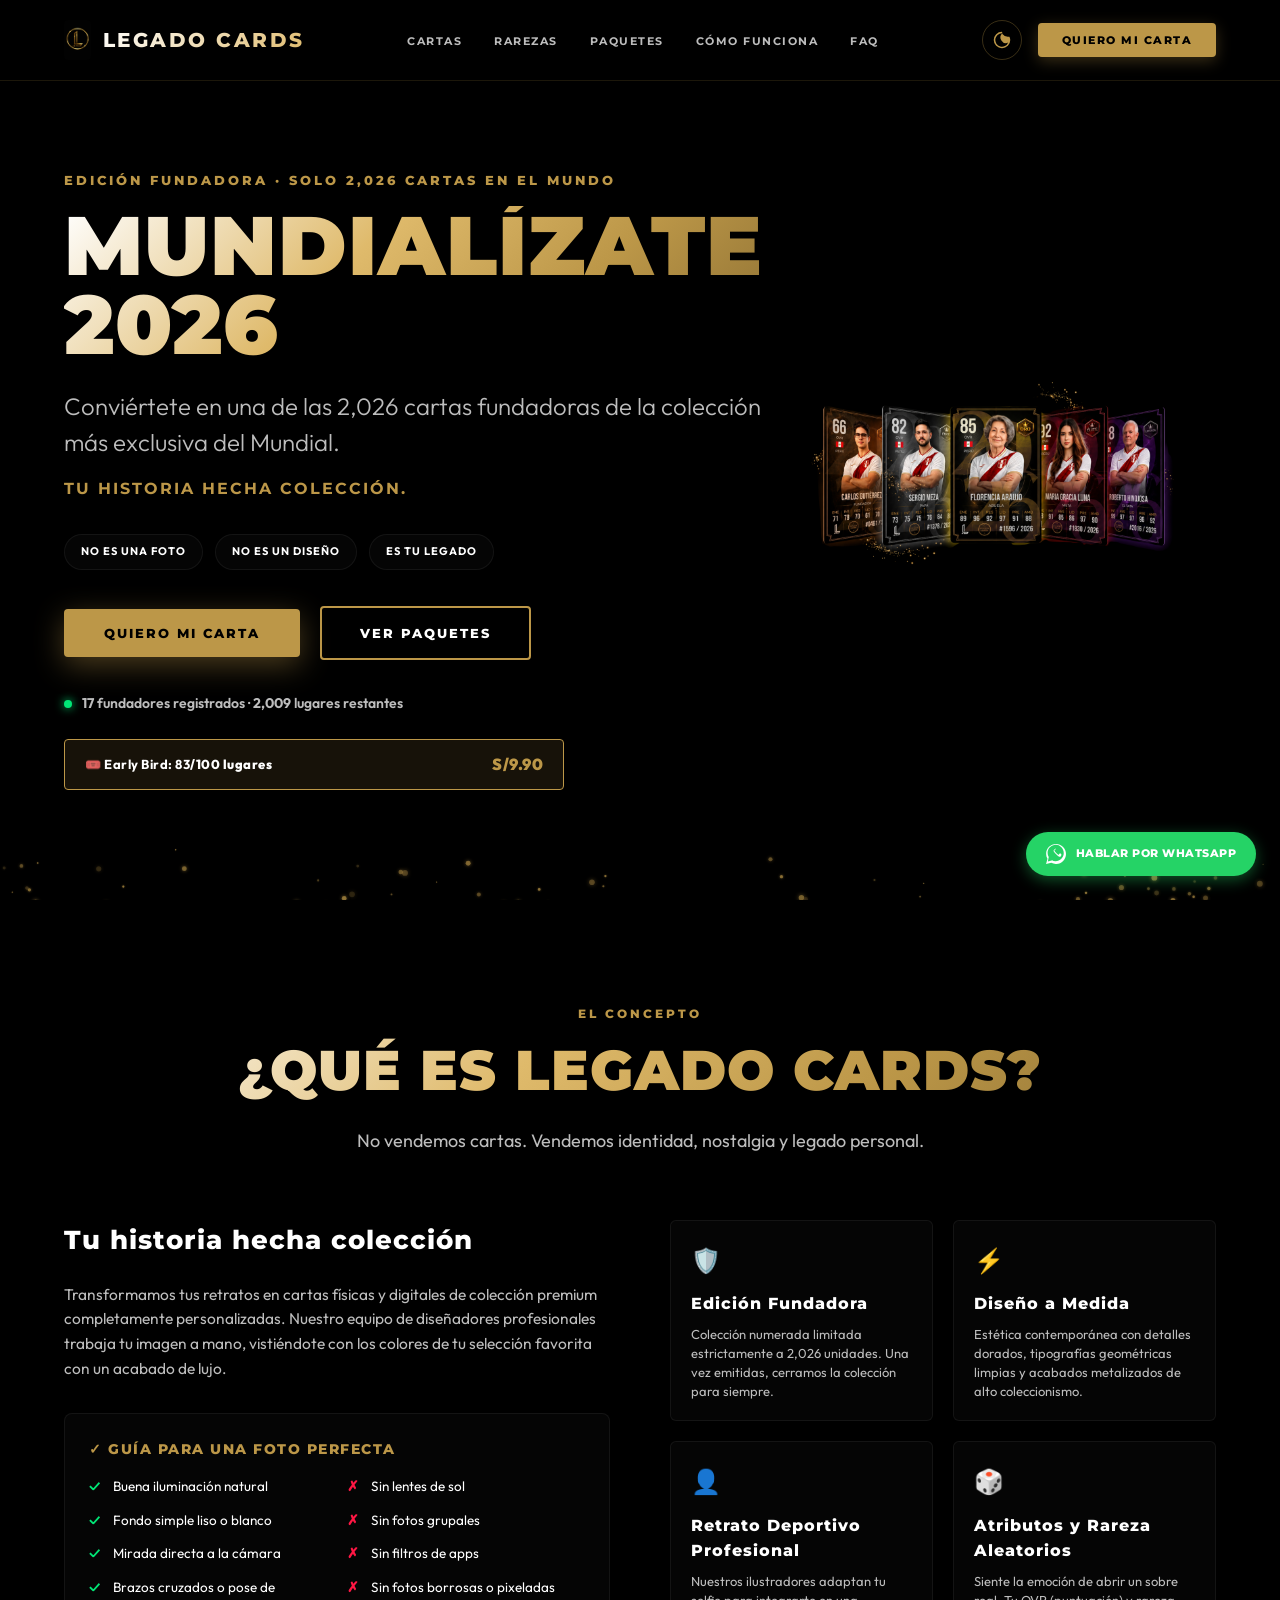
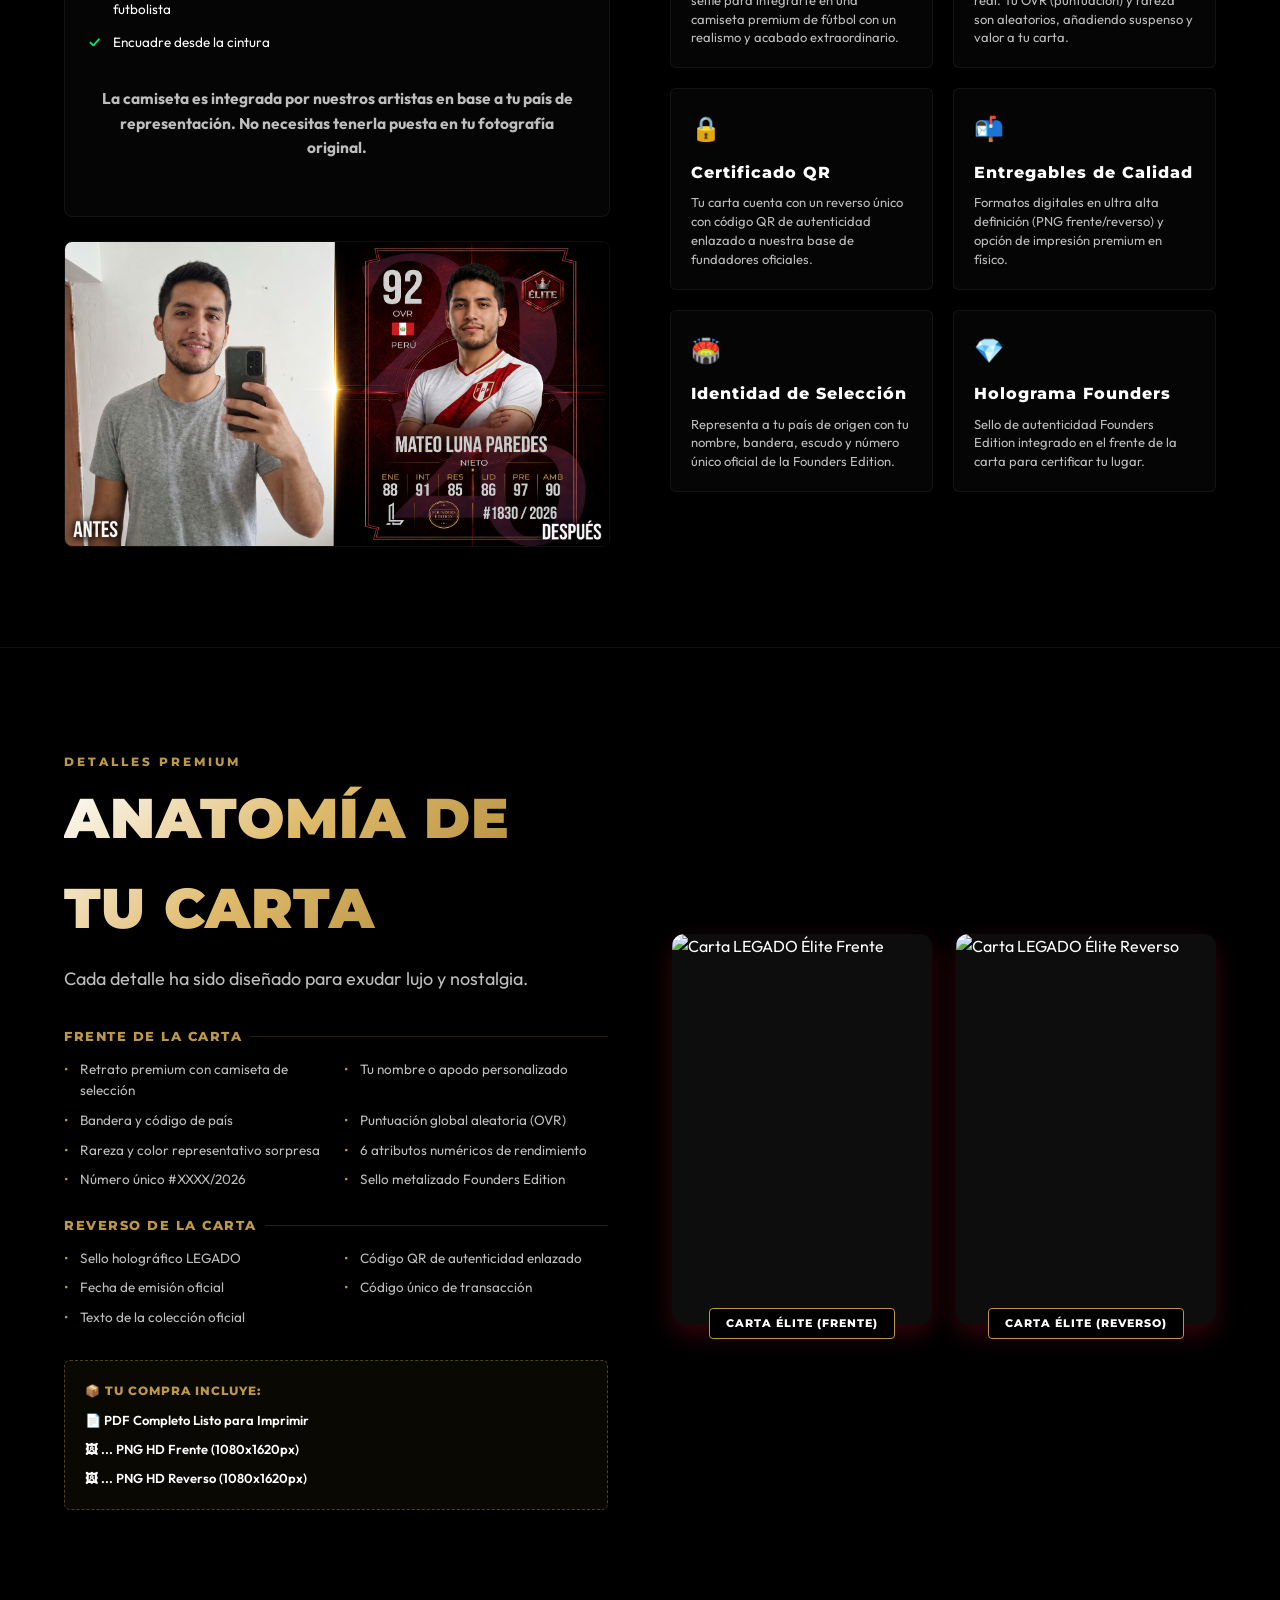
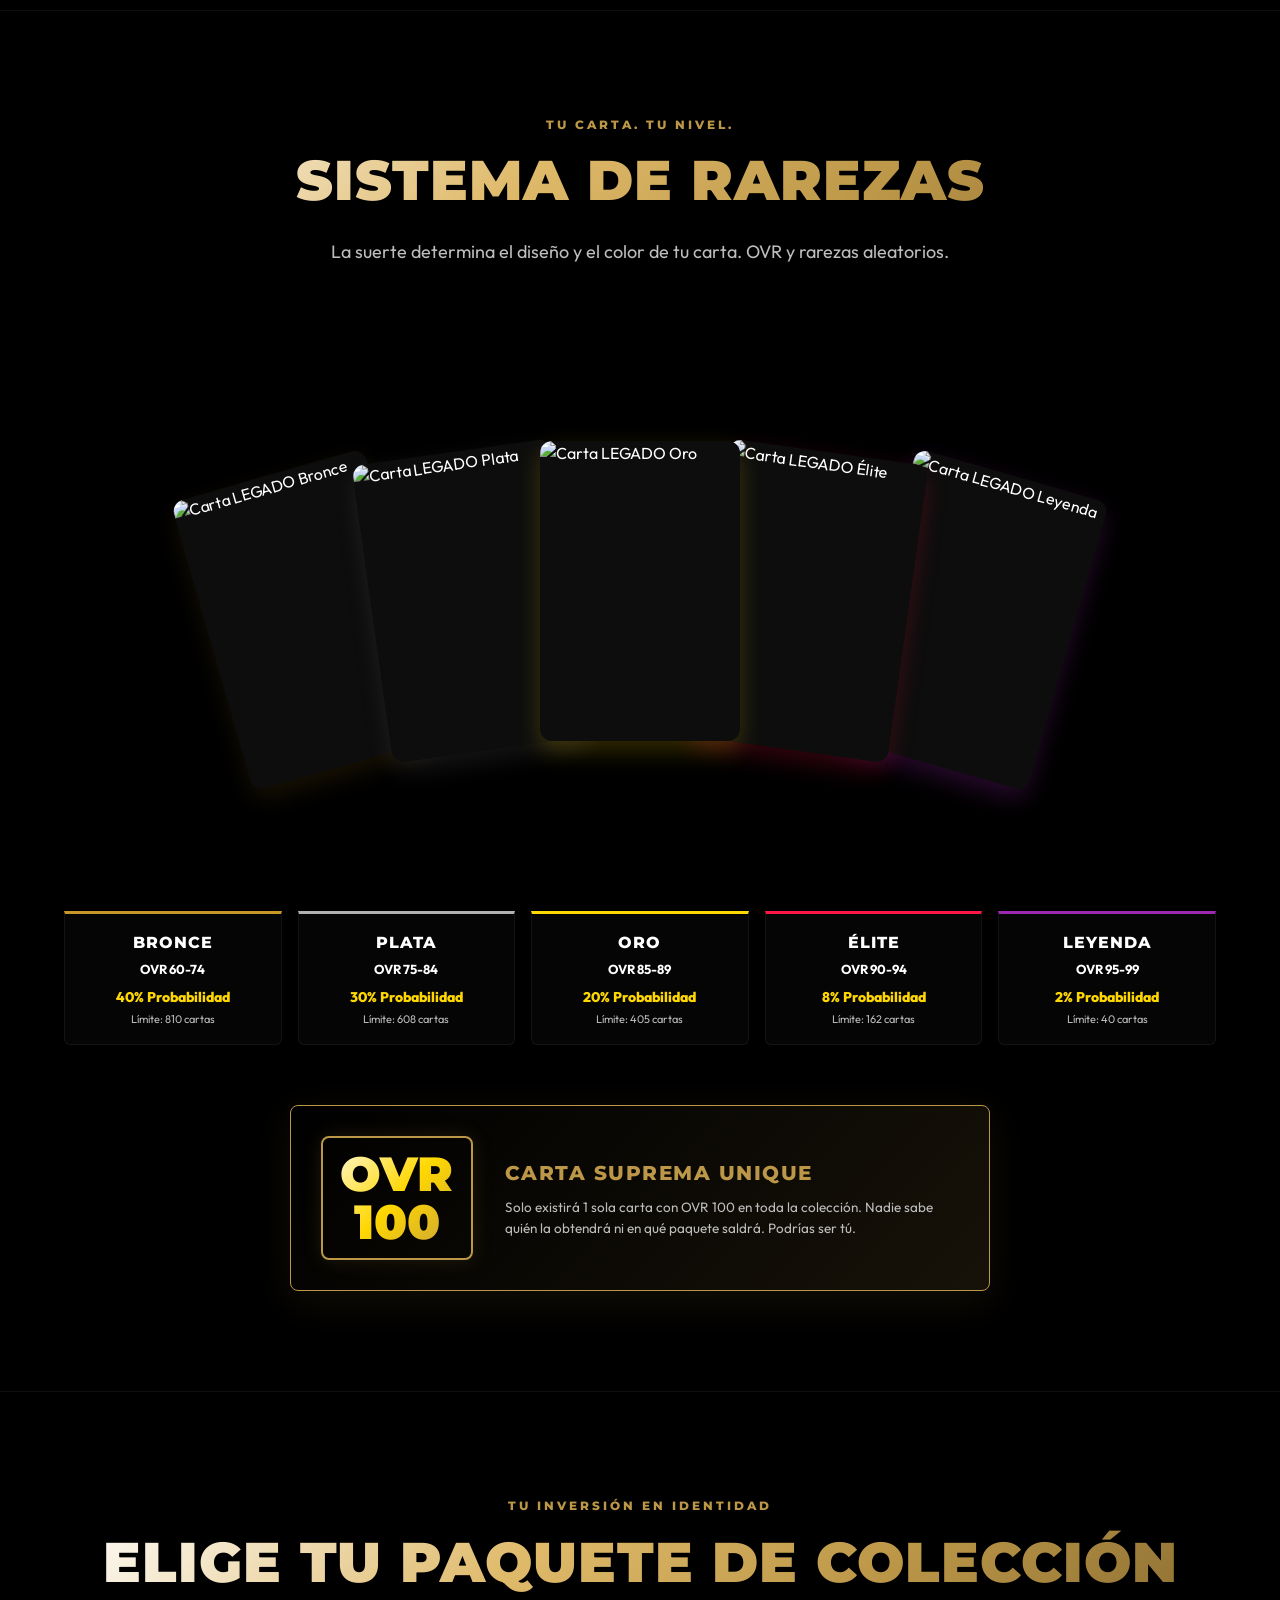
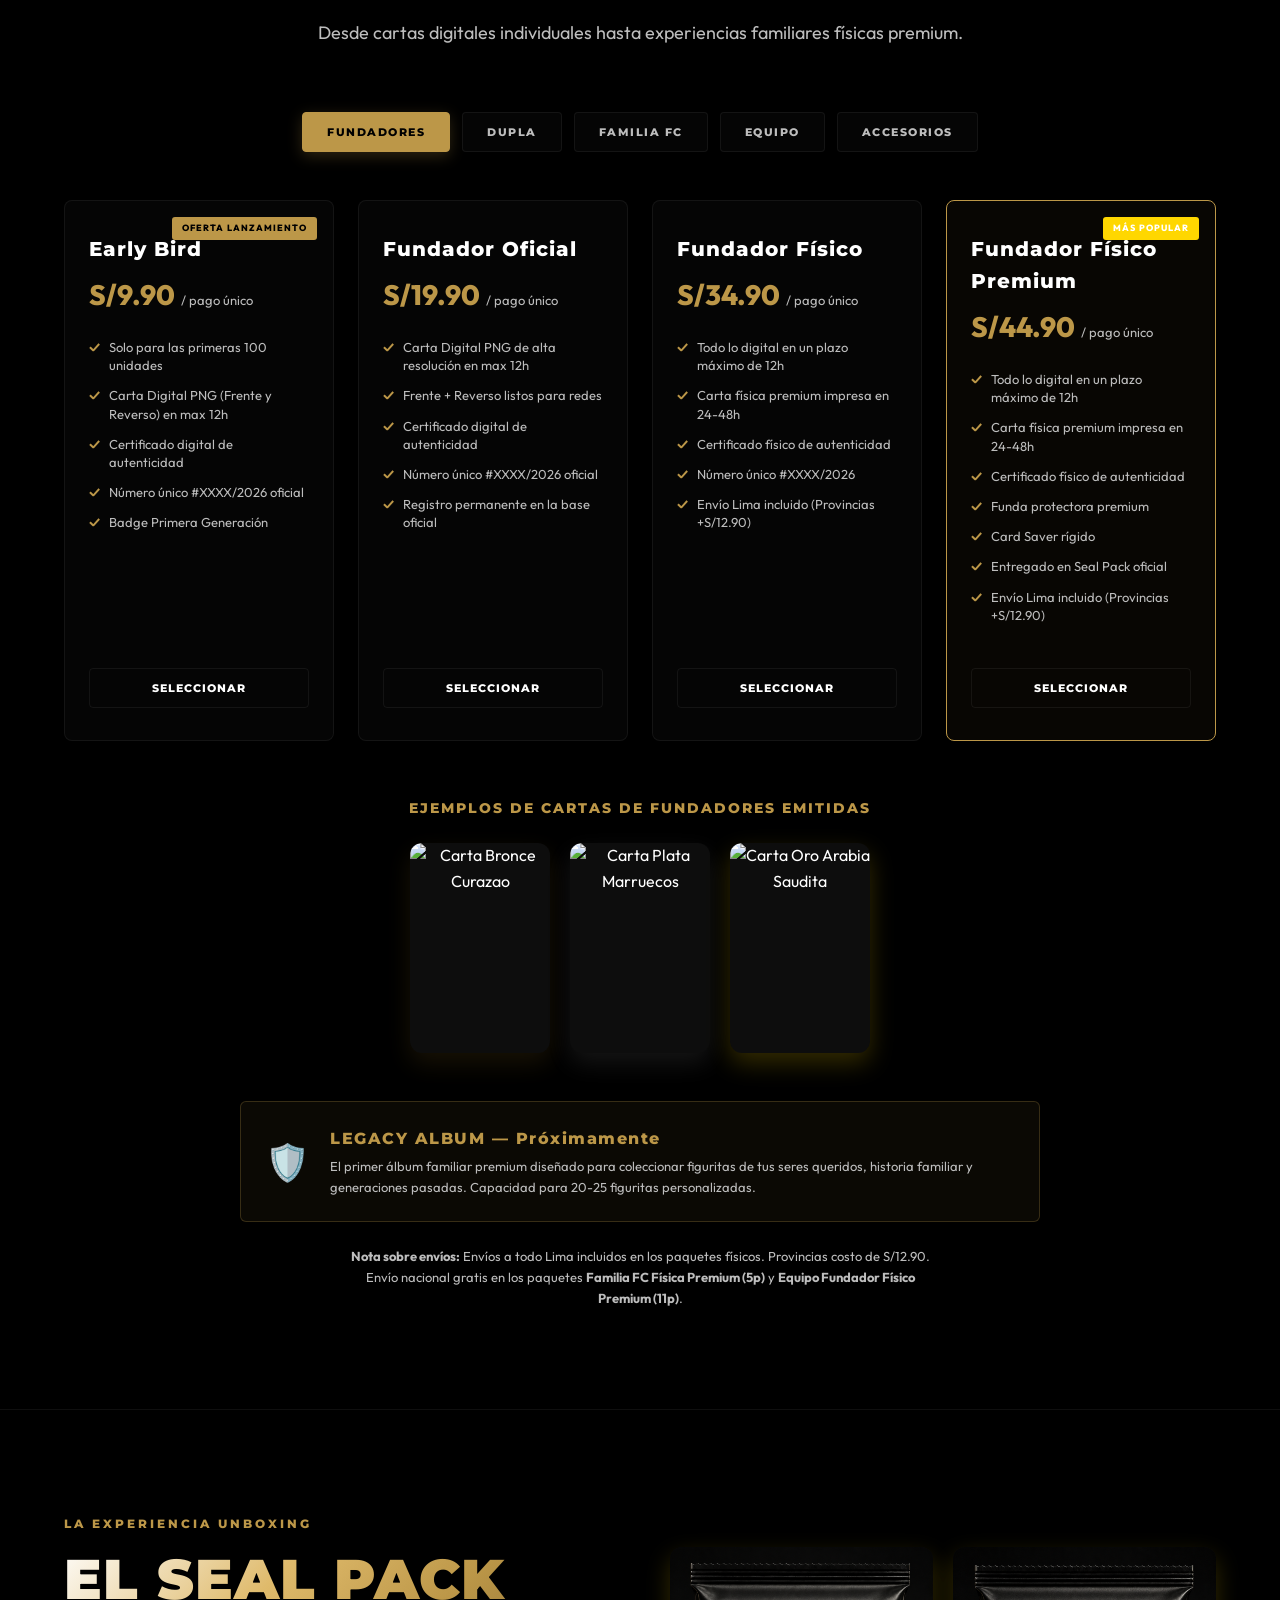
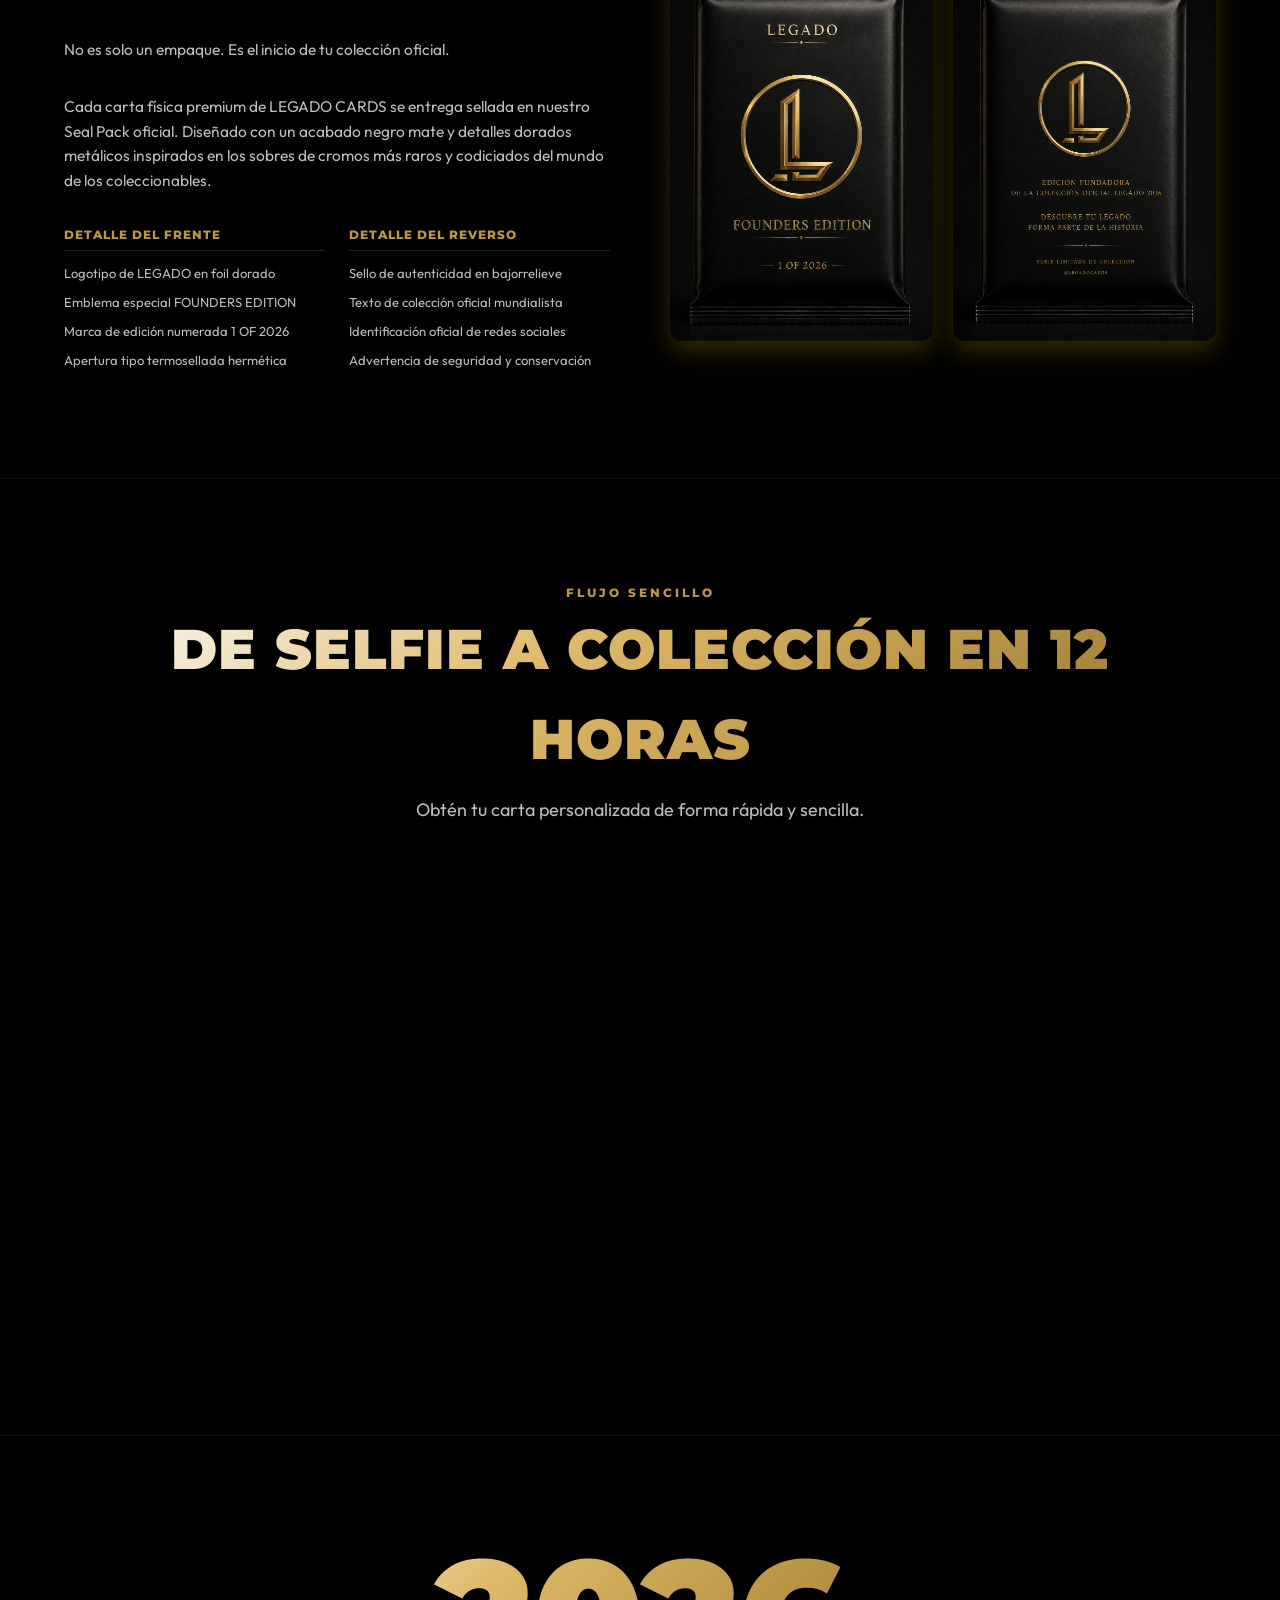
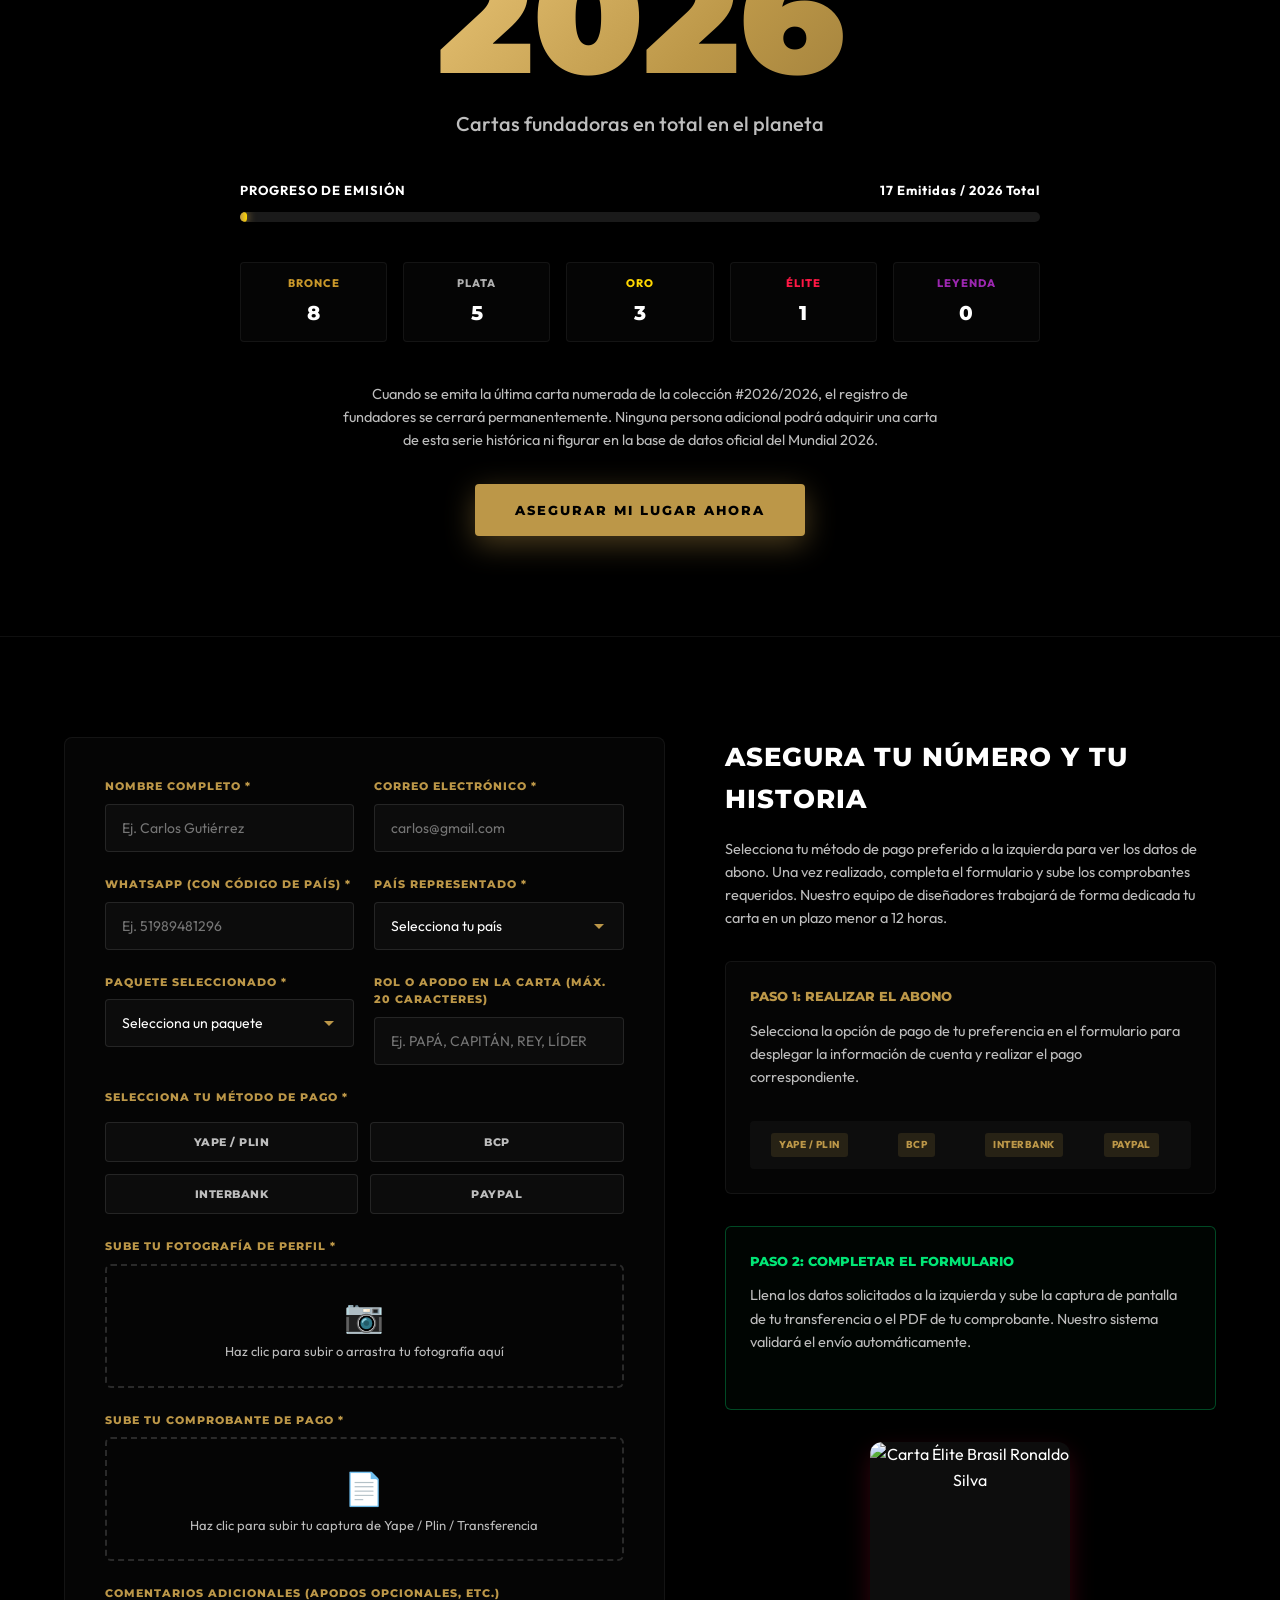
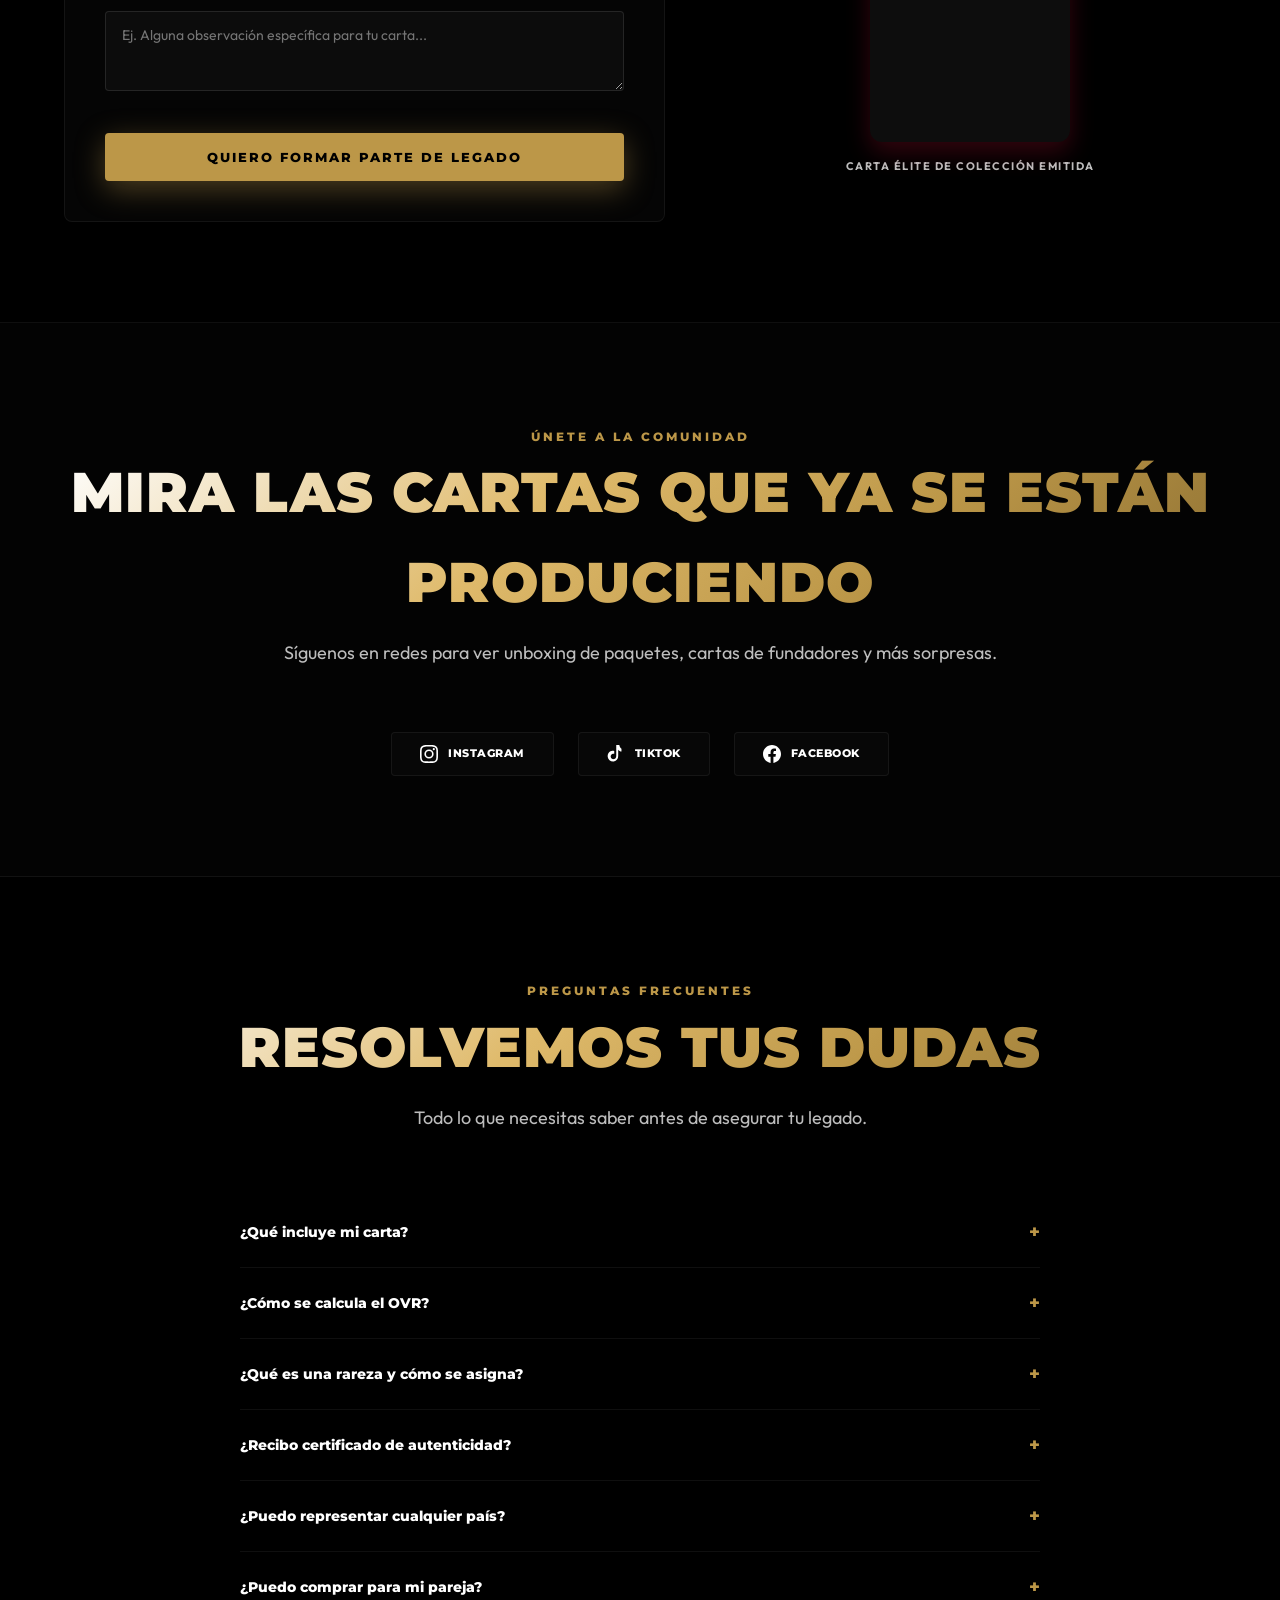
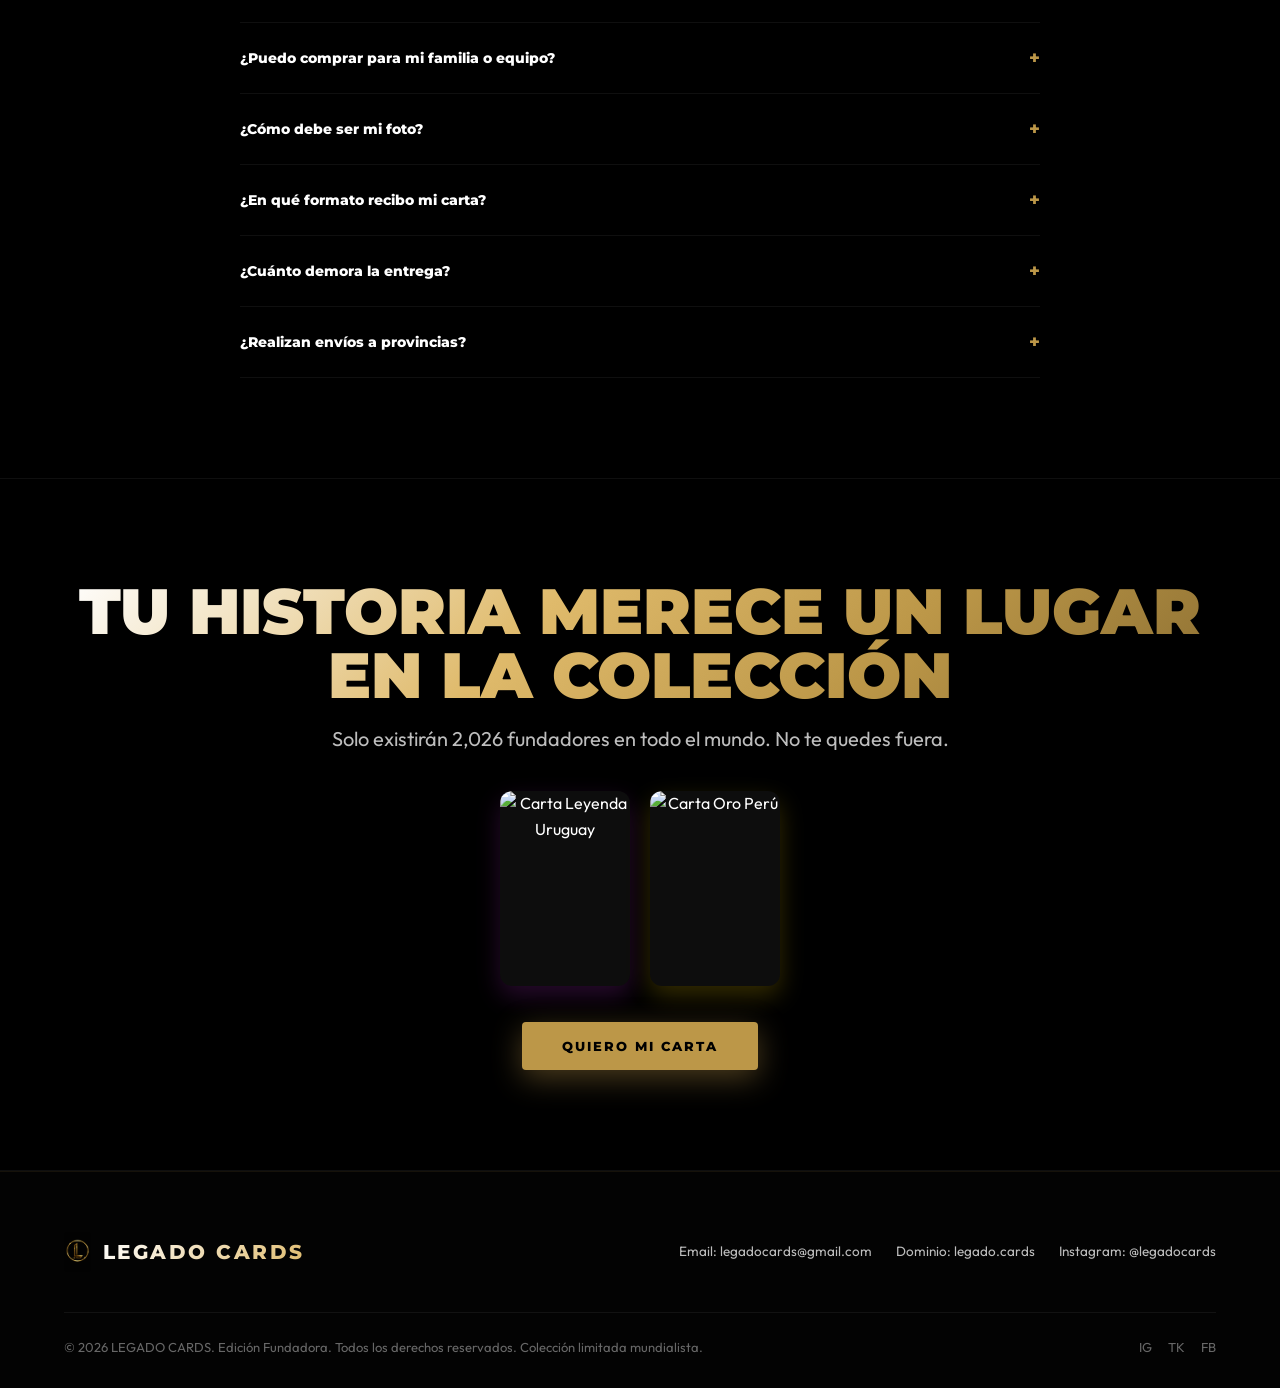
==== commit 3dee264e: "feat: integrate card assignment, QR generation, verification page, and Apps Script backend" ====
--- a/index.html
+++ b/index.html
@@ -21,6 +21,9 @@
 
   <!-- Stylesheet -->
   <link rel="stylesheet" href="styles.css">
+
+  <!-- QRCode.js Library para generación local de códigos QR -->
+  <script src="https://cdnjs.cloudflare.com/ajax/libs/qrcodejs/1.0.0/qrcode.min.js"></script>
 </head>
 <body>
 
@@ -1045,11 +1048,21 @@
     <div class="modal-overlay" id="confirmacionModal">
       <div class="modal-content">
         <span class="modal-icon">🏆</span>
-        <h3>¡BIENVENIDO A LEGADO!</h3>
-        <p>Tu solicitud ha sido procesada con éxito. Se te ha asignado provisionalmente el siguiente ID de la Founders Edition:</p>
-        <div class="modal-card-id" id="modalCardId">#0018/2026</div>
-        <p>Para culminar la verificación, te redirigiremos a nuestro chat de WhatsApp de soporte. Por favor envíanos la confirmación de este mensaje.</p>
-        <button class="btn-gold" id="closeModalBtn" style="width: 100%;">CONTINUAR A WHATSAPP</button>
+        <h3>¡SOLICITUD RECIBIDA!</h3>
+        <p>Tu solicitud ha sido procesada con éxito. Se te ha asignado el siguiente ID de la Edición Fundadora:</p>
+        <div class="modal-card-id" id="modalCardId">LGD-2026-0000</div>
+        
+        <!-- Código QR visible y descargable -->
+        <div style="display: flex; flex-direction: column; align-items: center; margin: 24px 0; gap: 12px;">
+          <div id="canvasQR" style="background: #FFF; padding: 12px; border-radius: 6px; border: 1px solid var(--gold-brand); display: inline-block;"></div>
+          <a id="downloadQRBtn" href="#" download="QR_LEGADO.png" style="font-family: var(--font-title); font-size: 11px; font-weight: 800; letter-spacing: 1px; color: var(--gold-brand); text-decoration: underline; text-transform: uppercase;">Descargar Código QR</a>
+        </div>
+
+        <p>En menos de 12 horas recibirás tu carta digital en tu correo.</p>
+        <div style="display: flex; flex-direction: column; gap: 10px; margin-top: 20px; width: 100%;">
+          <a id="modalWhatsappBtn" href="#" target="_blank" class="btn-gold" style="width: 100%; text-align: center; text-decoration: none; display: block; box-sizing: border-box;">ABRIR WHATSAPP 📱</a>
+          <button class="btn-outline" id="closeModalBtn" style="width: 100%; box-sizing: border-box;">CERRAR</button>
+        </div>
       </div>
     </div>
 
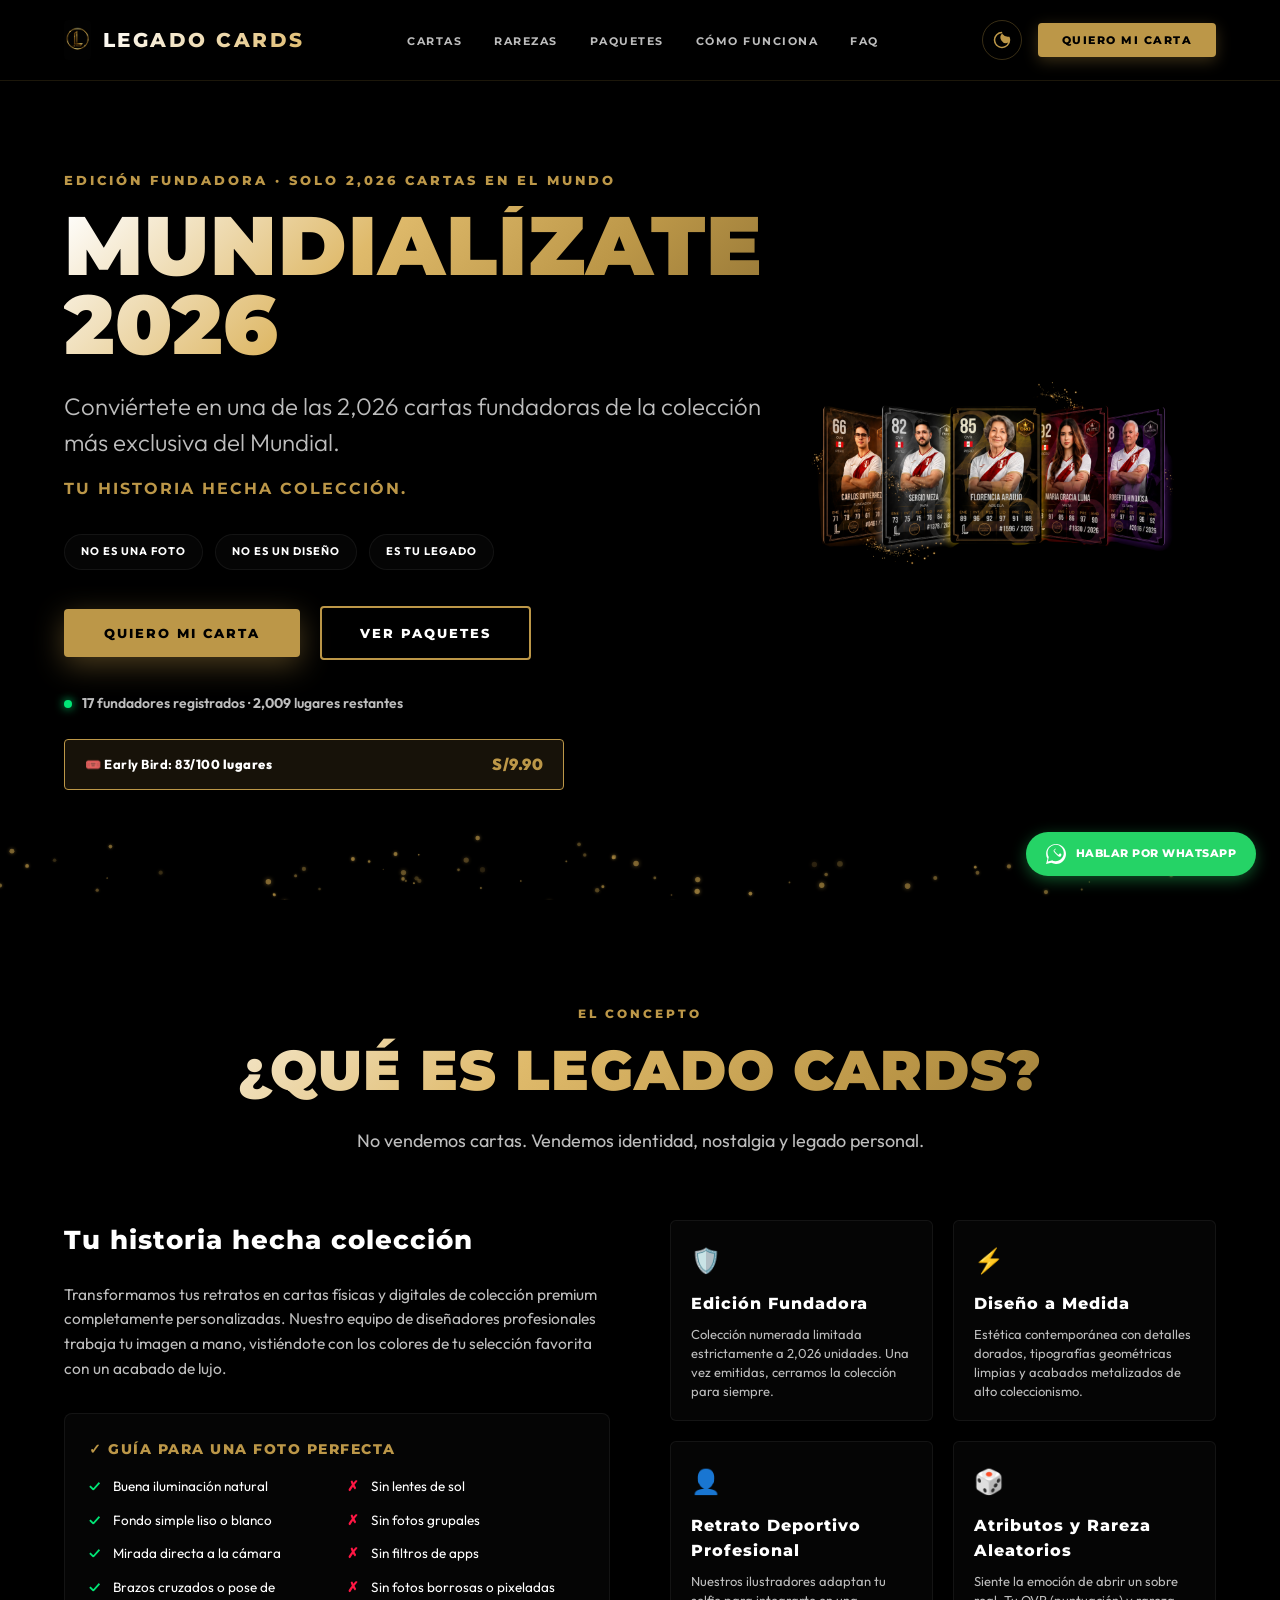
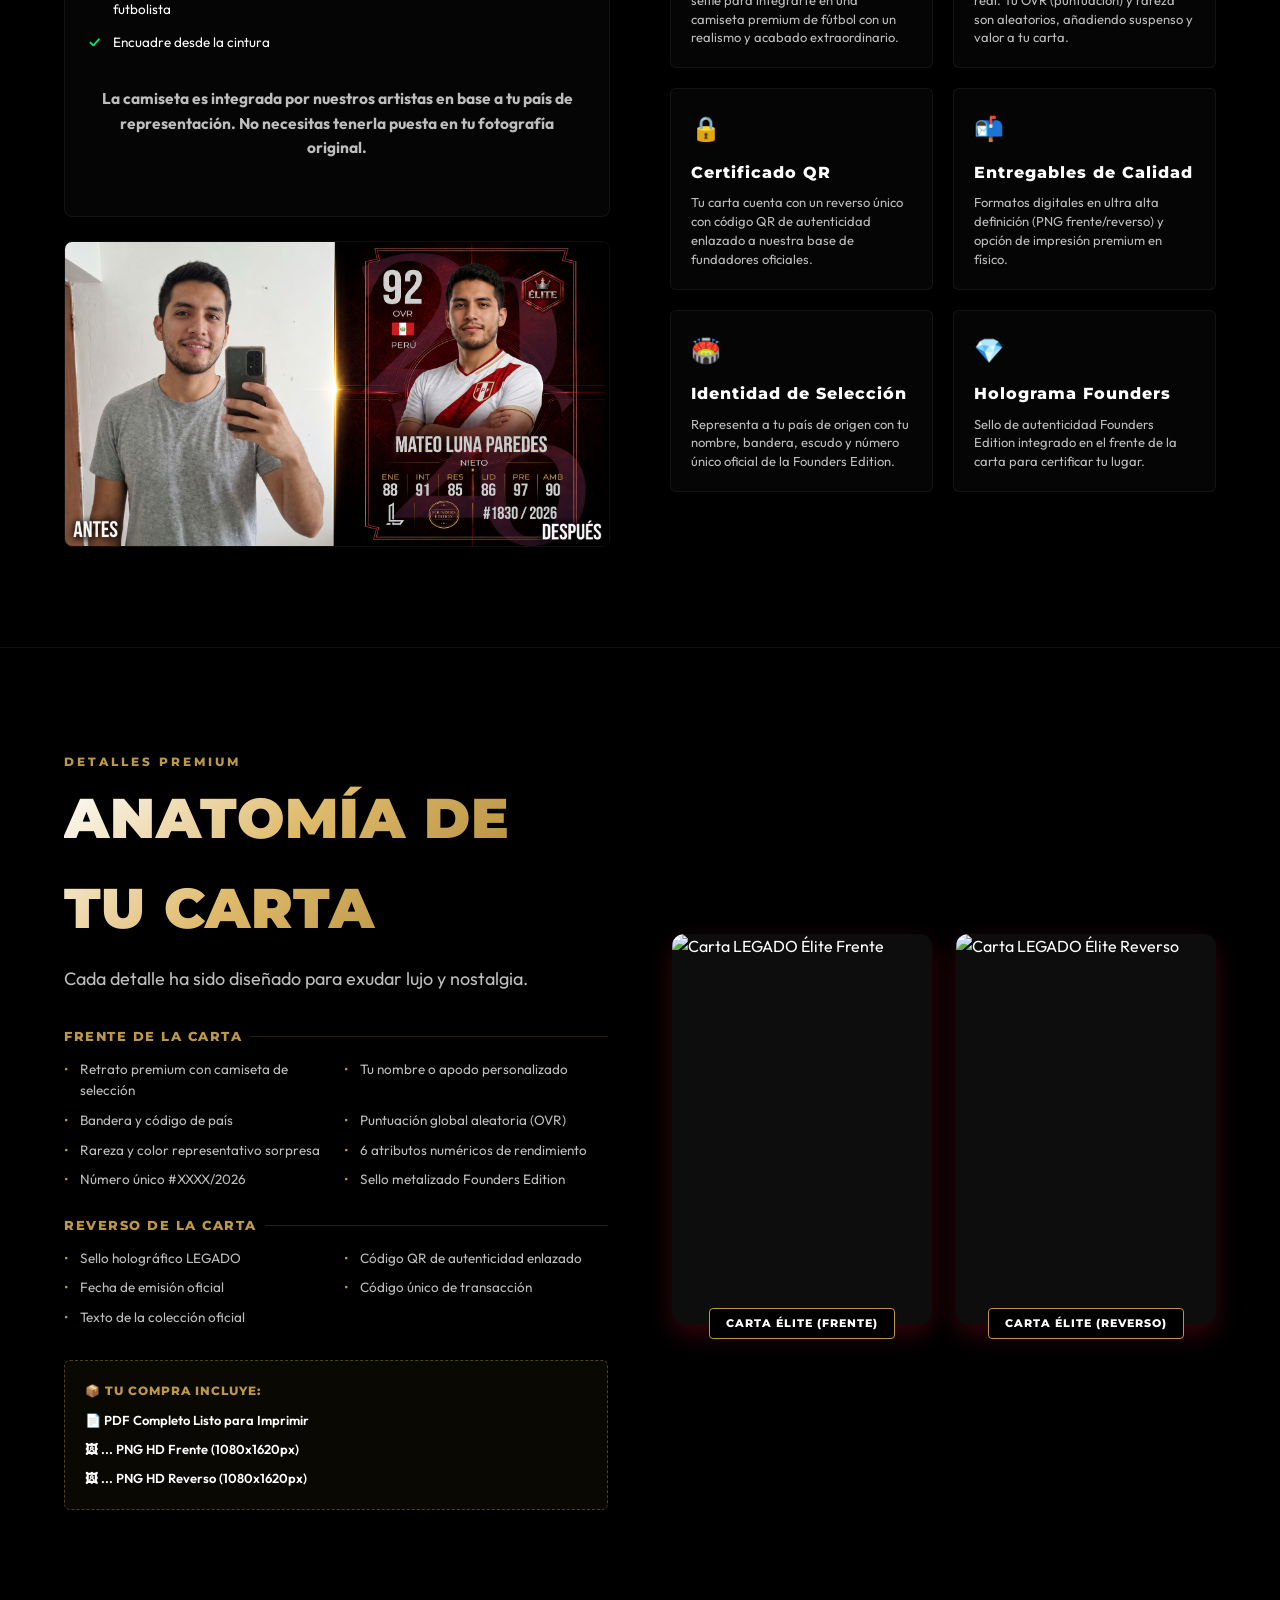
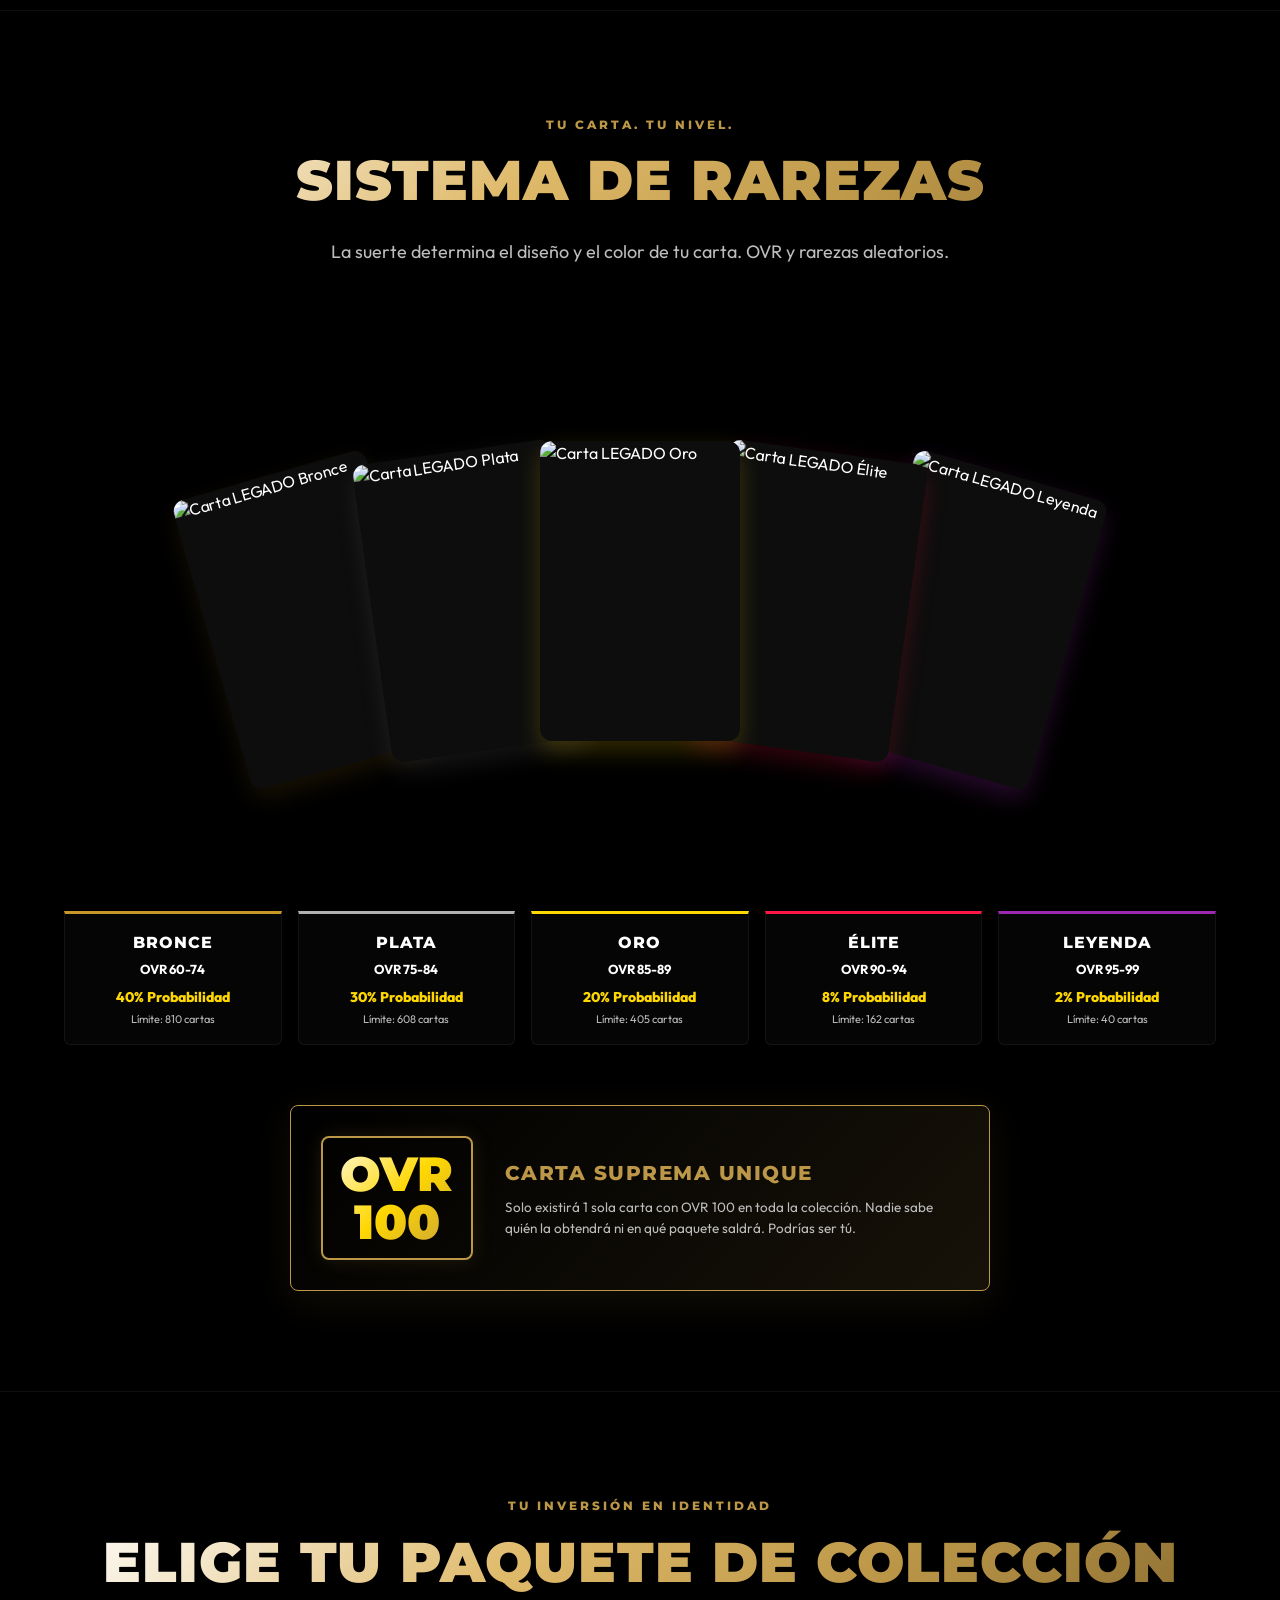
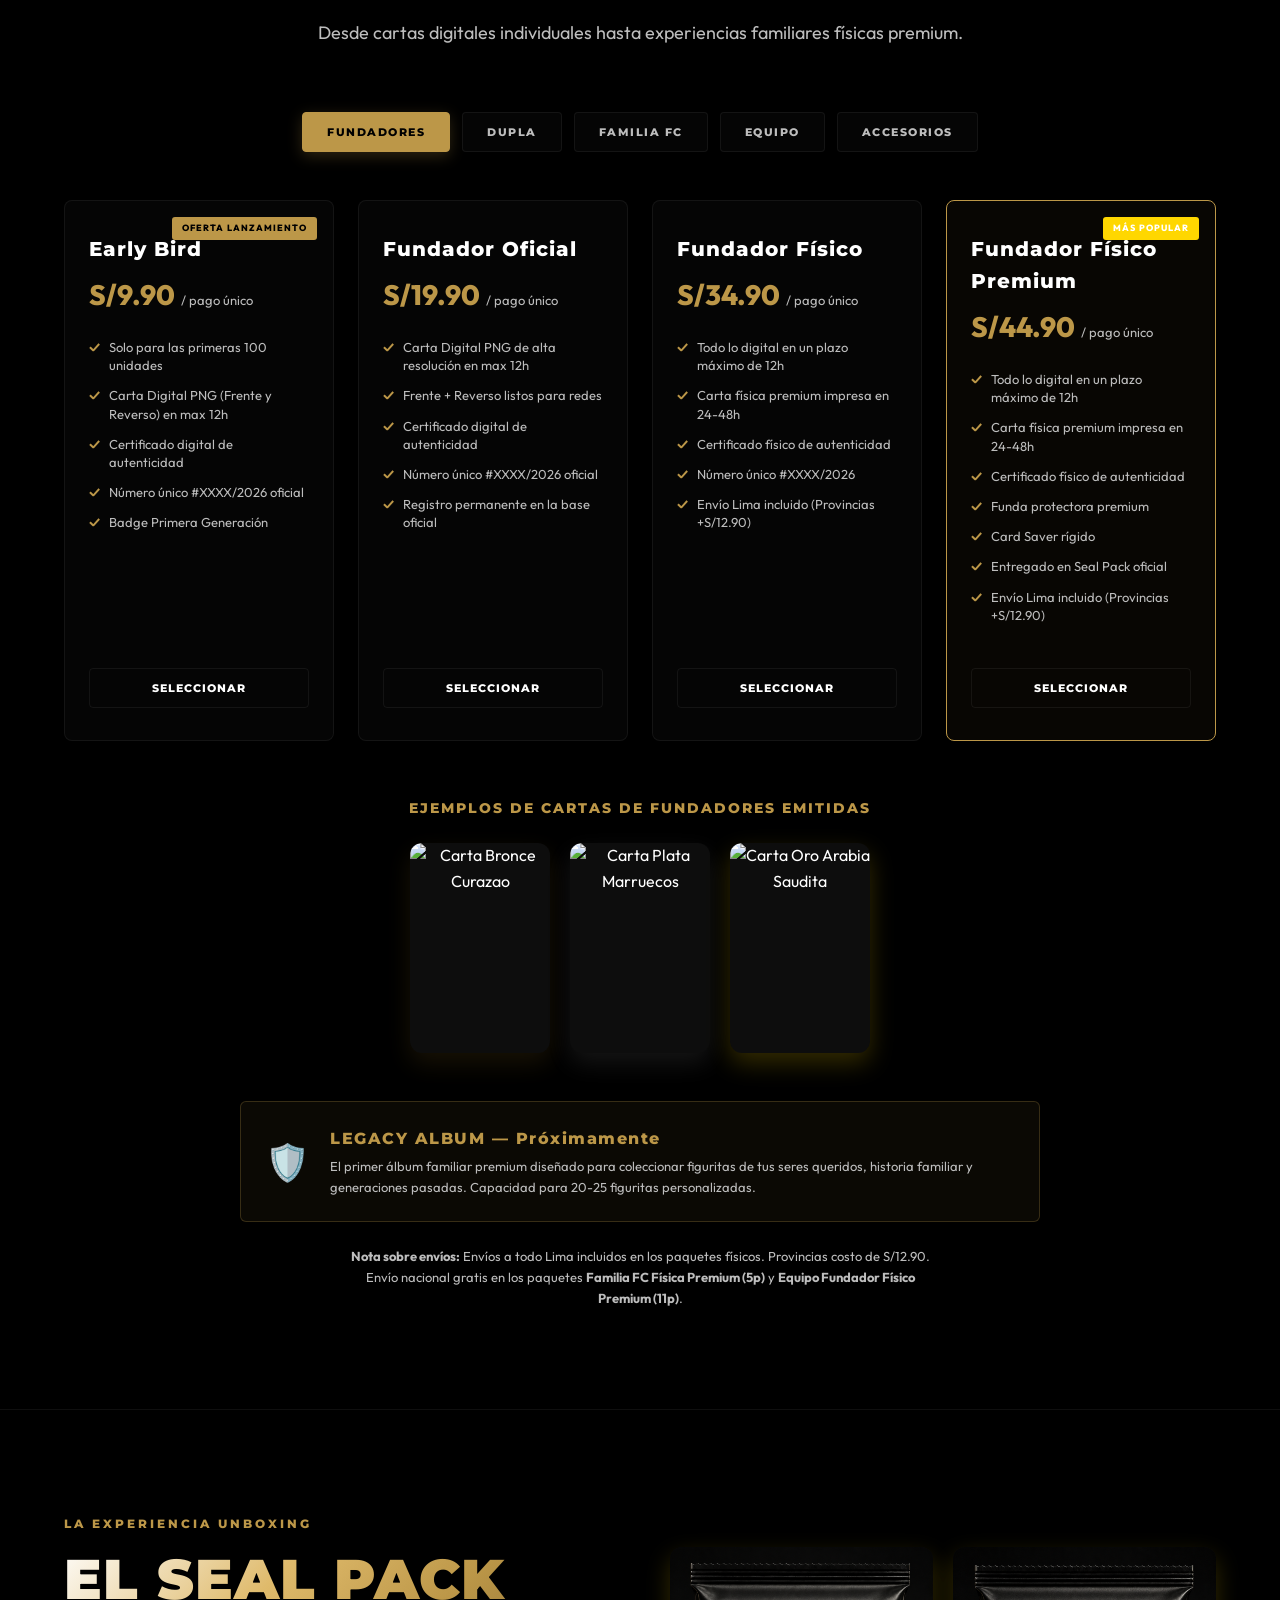
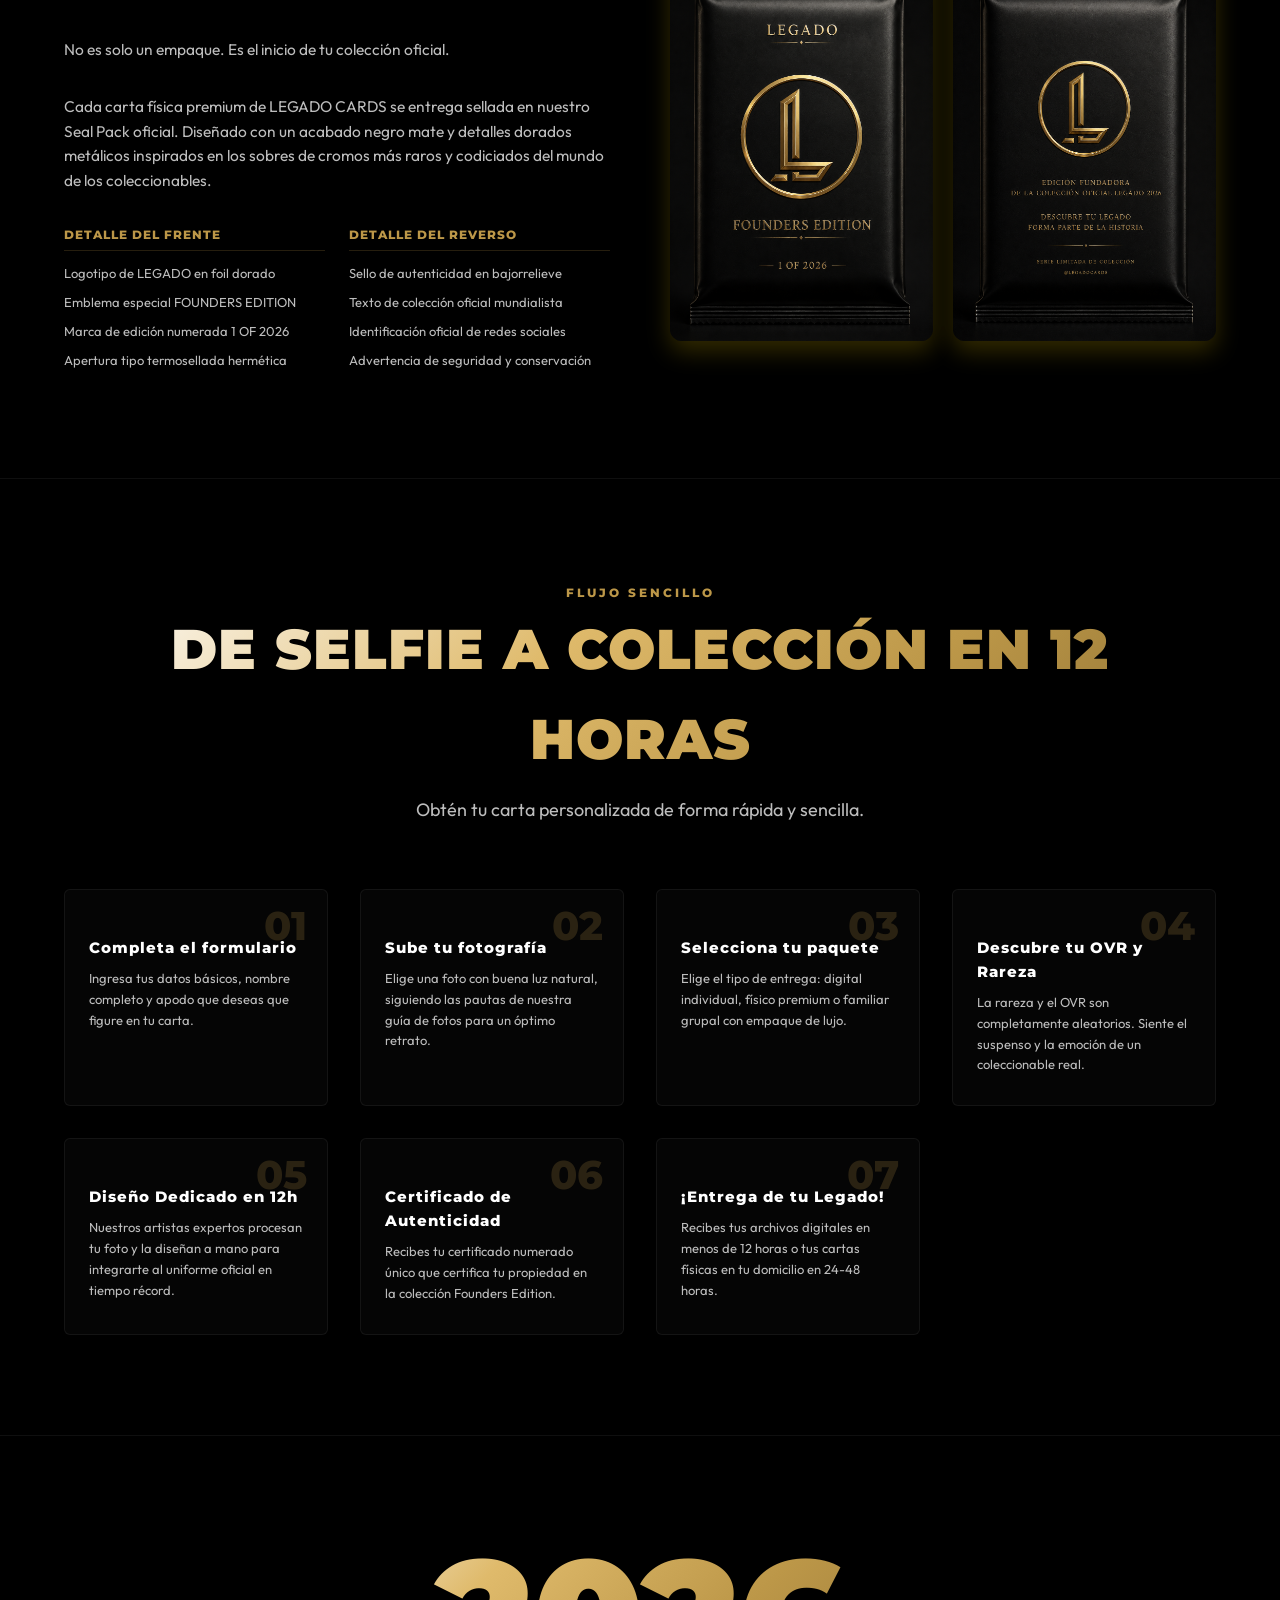
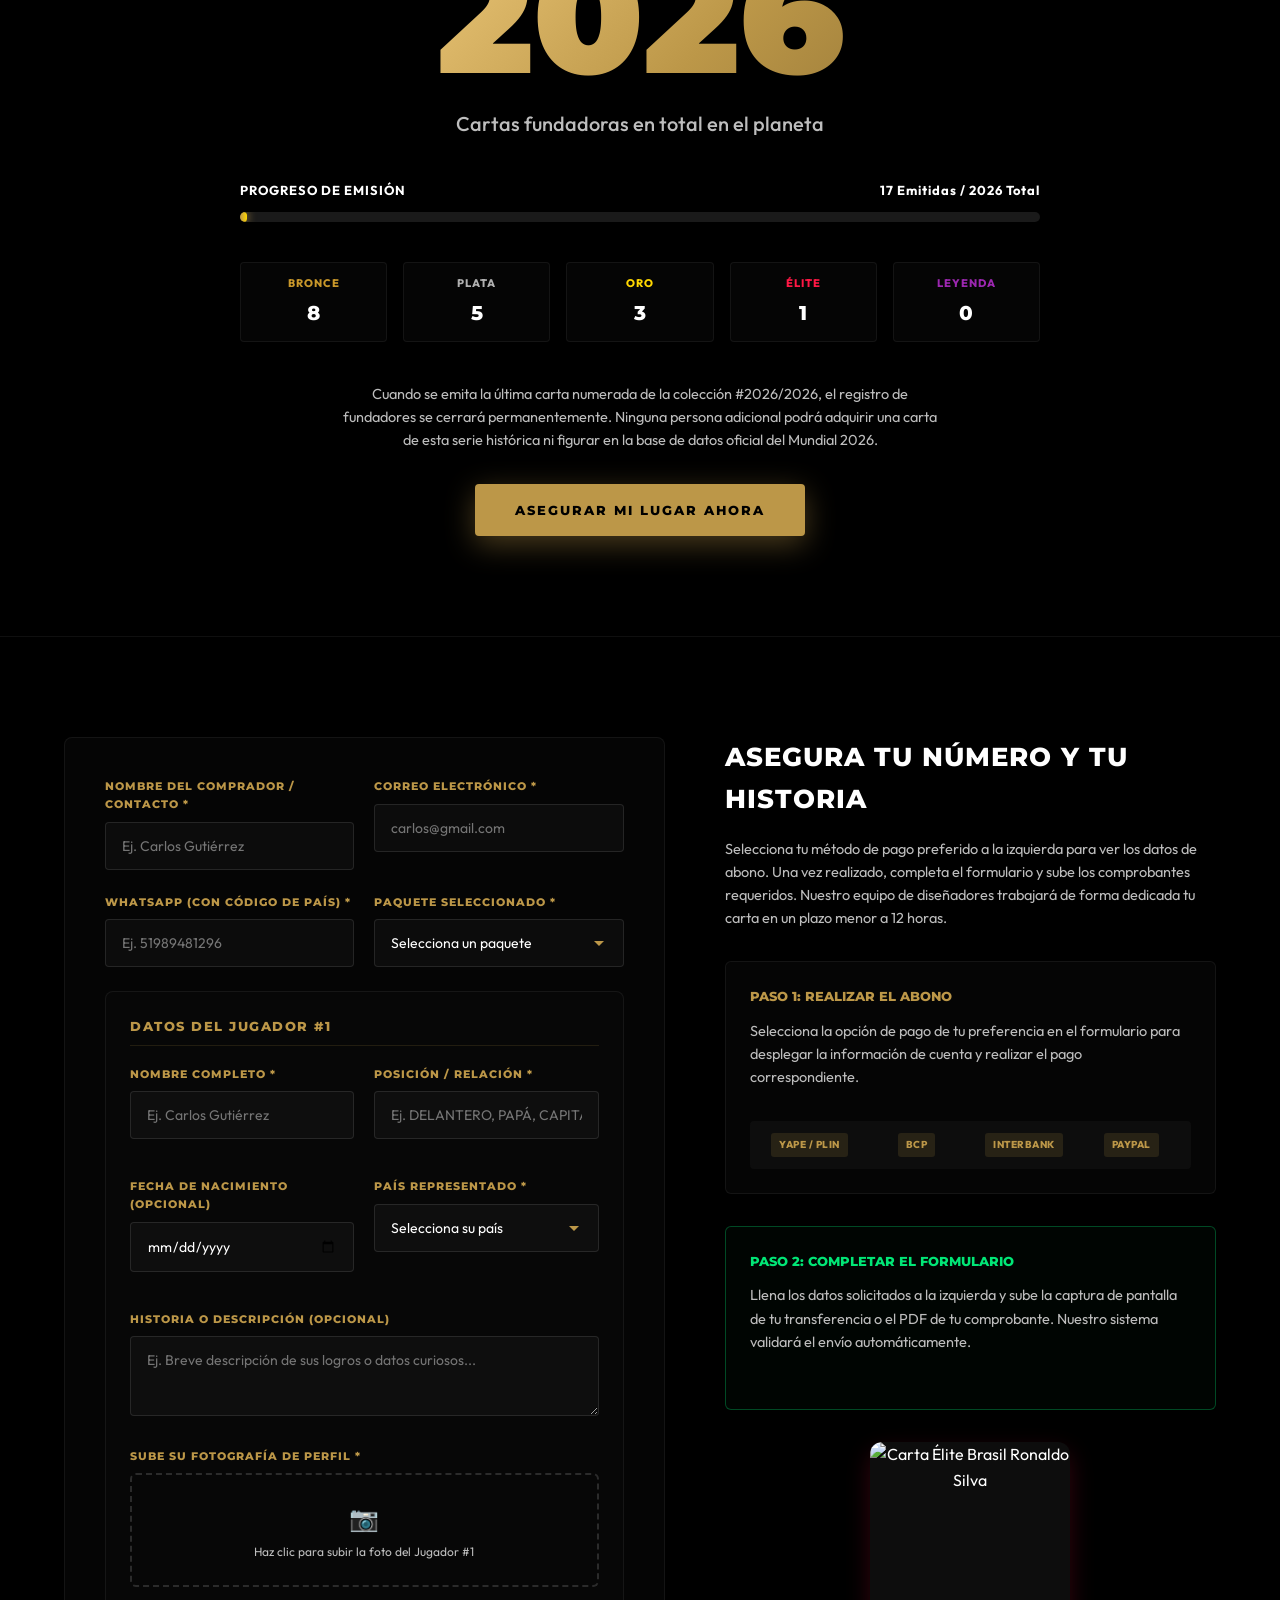
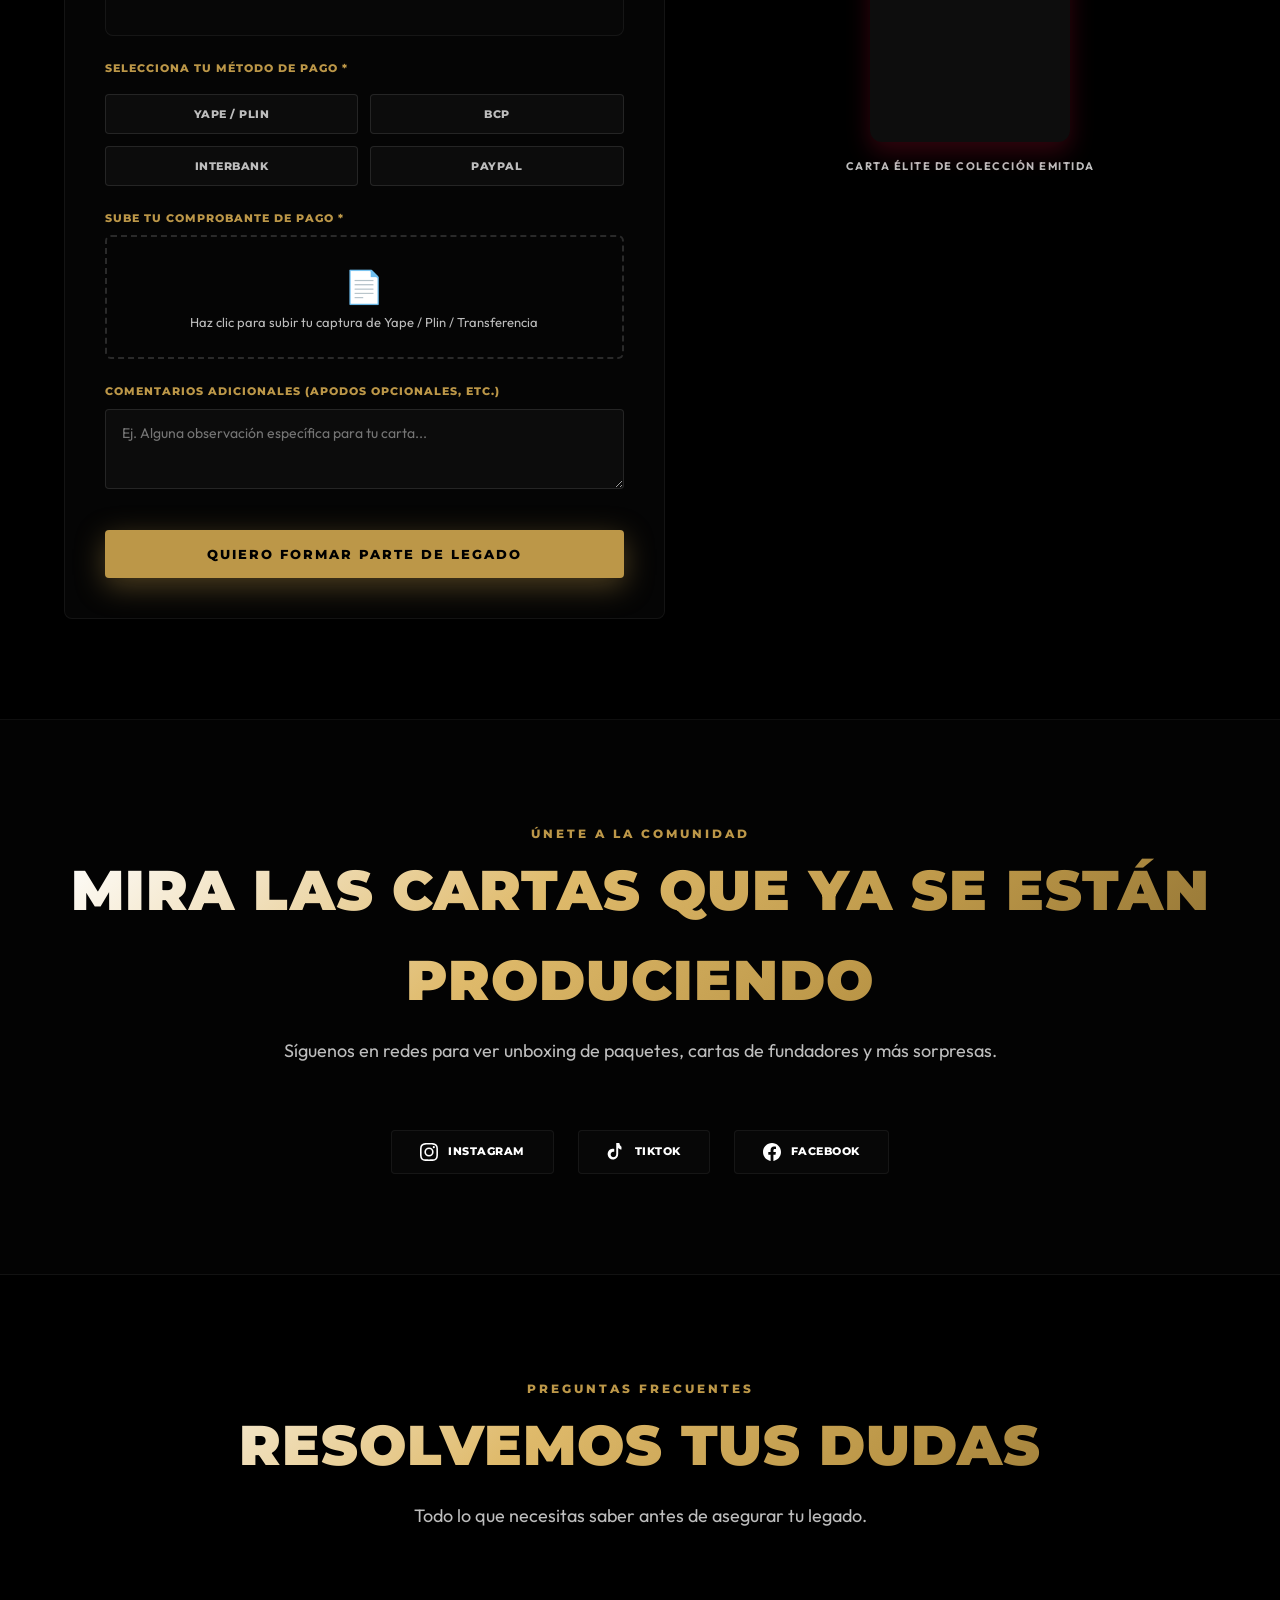
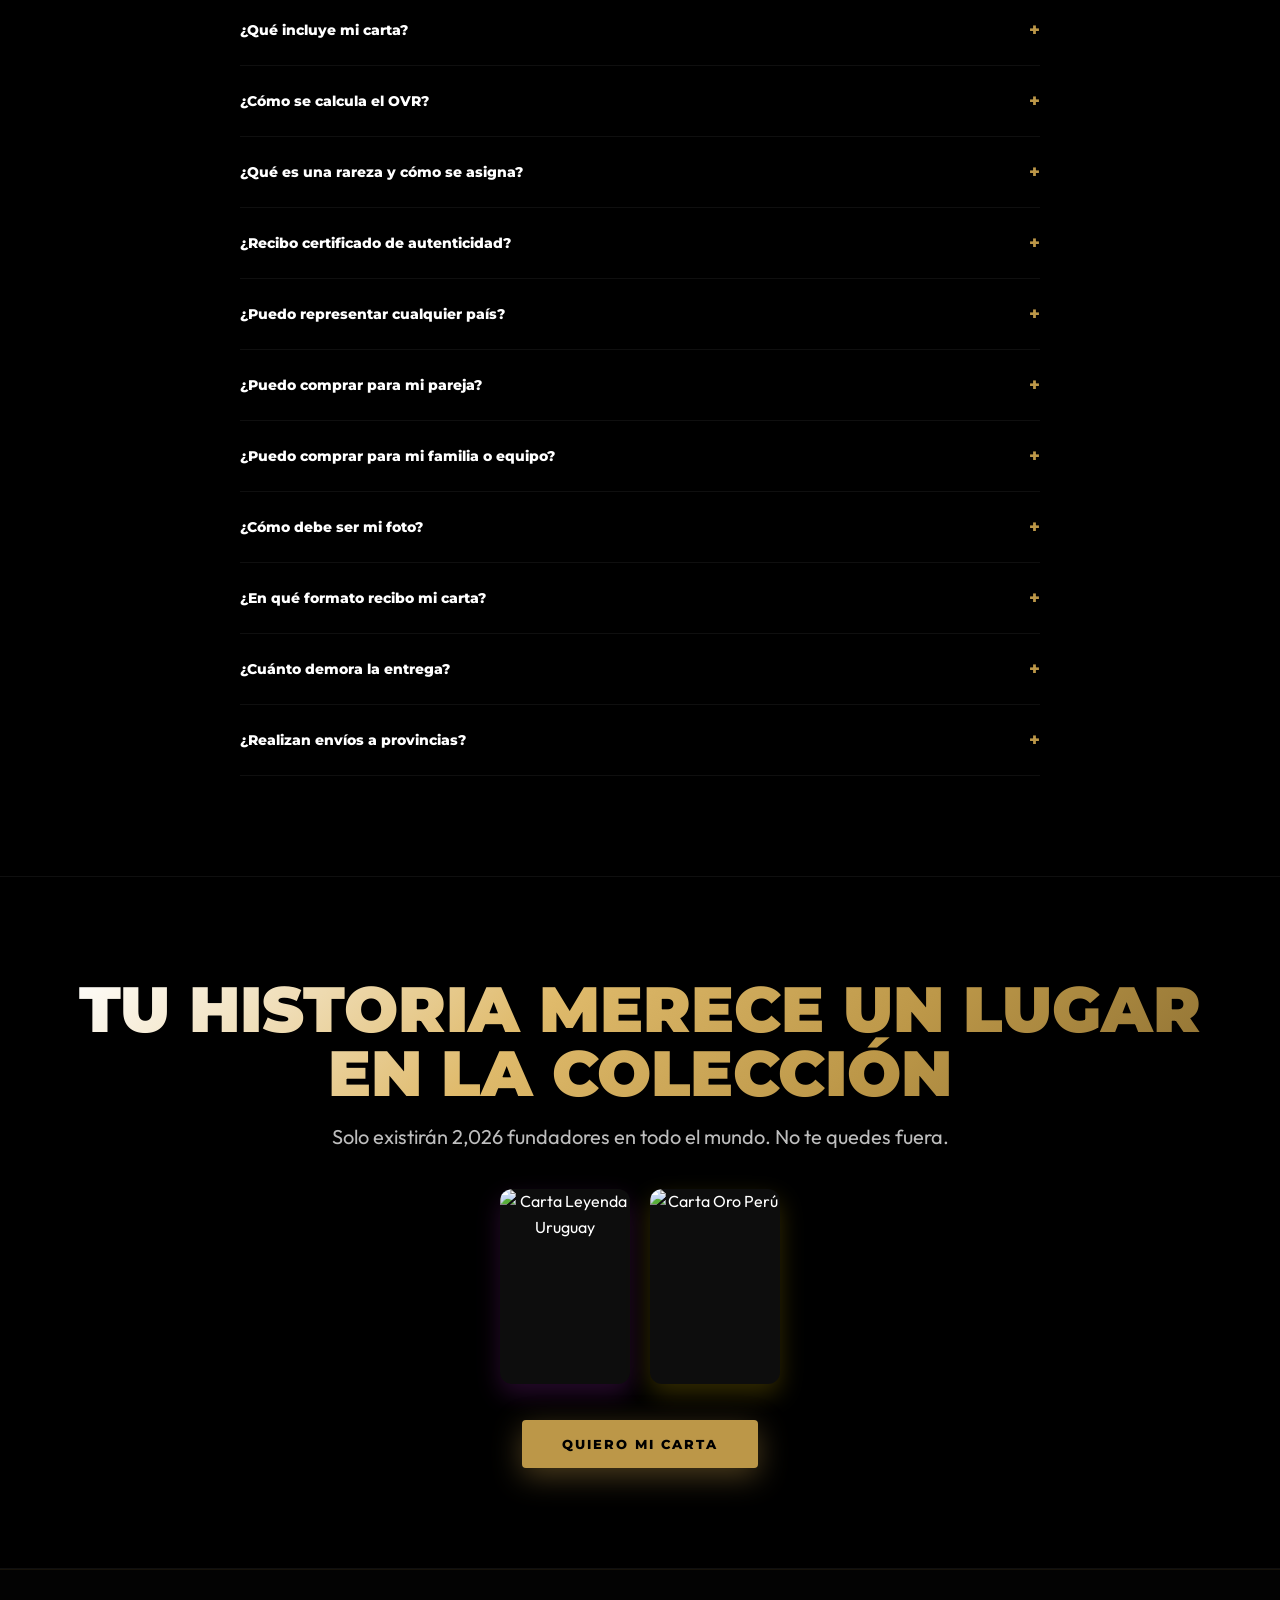
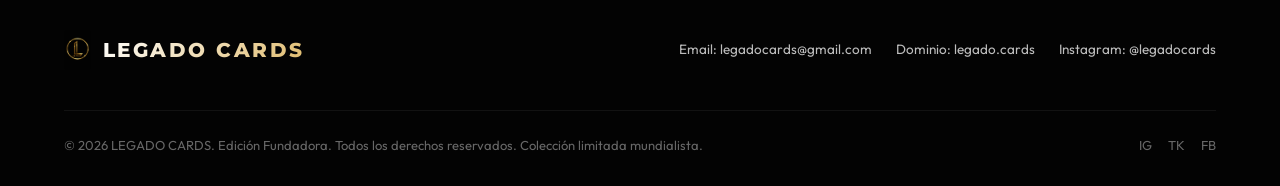
==== commit ad4aa880: "feat: implement dynamic player forms, multi-card assignment, and verify page new fields" ====
--- a/index.html
+++ b/index.html
@@ -861,8 +861,8 @@
             
             <div class="form-row-2">
               <div class="form-group">
-                <label for="nombre">Nombre Completo *</label>
-                <input type="text" id="nombre" class="form-control" placeholder="Ej. Carlos Gutiérrez" required>
+                <label for="contactoNombre">Nombre del Comprador / Contacto *</label>
+                <input type="text" id="contactoNombre" class="form-control" placeholder="Ej. Carlos Gutiérrez" required>
               </div>
               
               <div class="form-group">
@@ -877,25 +877,6 @@
                 <input type="tel" id="whatsapp" class="form-control" placeholder="Ej. 51989481296" required>
               </div>
 
-              <div class="form-group">
-                <label for="pais">País Representado *</label>
-                <select id="pais" class="form-control" required>
-                  <option value="" disabled selected>Selecciona tu país</option>
-                  <option value="Perú">Perú 🇵🇪</option>
-                  <option value="Argentina">Argentina 🇦🇷</option>
-                  <option value="Brasil">Brasil 🇧🇷</option>
-                  <option value="Colombia">Colombia 🇨🇴</option>
-                  <option value="México">México 🇲🇽</option>
-                  <option value="Chile">Chile 🇨🇱</option>
-                  <option value="Ecuador">Ecuador 🇪🇨</option>
-                  <option value="España">España 🇪🇸</option>
-                  <option value="Estados Unidos">Estados Unidos 🇺🇸</option>
-                  <option value="Otro">Otro País</option>
-                </select>
-              </div>
-            </div>
-
-            <div class="form-row-2">
               <div class="form-group">
                 <label for="paquete">Paquete Seleccionado *</label>
                 <select id="paquete" class="form-control" required>
@@ -928,12 +909,10 @@
                   </optgroup>
                 </select>
               </div>
-
-              <div class="form-group">
-                <label for="rol">Rol o Apodo en la Carta (Máx. 20 caracteres)</label>
-                <input type="text" id="rol" class="form-control" placeholder="Ej. PAPÁ, CAPITÁN, REY, LÍDER" maxlength="20">
-              </div>
-            </div>
+            </div>
+
+            <!-- Contenedor dinámico de campos para cada jugador -->
+            <div id="dynamicPlayersContainer"></div>
 
             <!-- Selector de Métodos de Pago Interactivo (Oculto hasta hacer clic) -->
             <div class="form-group">
@@ -977,17 +956,7 @@
               </div>
             </div>
 
-            <div class="form-group">
-              <label>Sube tu Fotografía de Perfil *</label>
-              <div class="upload-box">
-                <span class="upload-icon">📷</span>
-                <p>Haz clic para subir o arrastra tu fotografía aquí</p>
-                <input type="file" id="foto" class="file-input" accept="image/*" required>
-              </div>
-              <div class="preview-container" id="previewFotoContainer">
-                <img src="#" alt="Vista previa de foto" class="img-preview" id="previewFoto">
-              </div>
-            </div>
+
 
             <div class="form-group">
               <label>Sube tu Comprobante de Pago *</label>
@@ -1046,19 +1015,17 @@
 
     <!-- Modal de confirmación -->
     <div class="modal-overlay" id="confirmacionModal">
-      <div class="modal-content">
+      <div class="modal-content" style="max-width: 550px;">
         <span class="modal-icon">🏆</span>
         <h3>¡SOLICITUD RECIBIDA!</h3>
-        <p>Tu solicitud ha sido procesada con éxito. Se te ha asignado el siguiente ID de la Edición Fundadora:</p>
-        <div class="modal-card-id" id="modalCardId">LGD-2026-0000</div>
+        <p>Tu solicitud ha sido procesada con éxito. Aquí tienes tus accesos de la Edición Fundadora:</p>
         
-        <!-- Código QR visible y descargable -->
-        <div style="display: flex; flex-direction: column; align-items: center; margin: 24px 0; gap: 12px;">
-          <div id="canvasQR" style="background: #FFF; padding: 12px; border-radius: 6px; border: 1px solid var(--gold-brand); display: inline-block;"></div>
-          <a id="downloadQRBtn" href="#" download="QR_LEGADO.png" style="font-family: var(--font-title); font-size: 11px; font-weight: 800; letter-spacing: 1px; color: var(--gold-brand); text-decoration: underline; text-transform: uppercase;">Descargar Código QR</a>
-        </div>
-
-        <p>En menos de 12 horas recibirás tu carta digital en tu correo.</p>
+        <!-- Contenedor dinámico de cartas y códigos QR -->
+        <div id="modalCardsContainer" style="display: flex; flex-direction: column; gap: 24px; margin: 24px 0; max-height: 320px; overflow-y: auto; padding-right: 8px; text-align: left;">
+          <!-- Se llenará dinámicamente -->
+        </div>
+
+        <p>En menos de 12 horas recibirás tus cartas digitales directamente en tu correo.</p>
         <div style="display: flex; flex-direction: column; gap: 10px; margin-top: 20px; width: 100%;">
           <a id="modalWhatsappBtn" href="#" target="_blank" class="btn-gold" style="width: 100%; text-align: center; text-decoration: none; display: block; box-sizing: border-box;">ABRIR WHATSAPP 📱</a>
           <button class="btn-outline" id="closeModalBtn" style="width: 100%; box-sizing: border-box;">CERRAR</button>
--- a/styles.css
+++ b/styles.css
@@ -2310,3 +2310,19 @@
     animation: none !important;
   }
 }
+
+/* Scrollbar y estilos para el modal de múltiples QRs */
+#modalCardsContainer::-webkit-scrollbar {
+  width: 6px;
+}
+#modalCardsContainer::-webkit-scrollbar-track {
+  background: rgba(0, 0, 0, 0.2);
+  border-radius: 4px;
+}
+#modalCardsContainer::-webkit-scrollbar-thumb {
+  background: var(--gold-brand);
+  border-radius: 4px;
+}
+#modalCardsContainer::-webkit-scrollbar-thumb:hover {
+  background: #FFF;
+}
